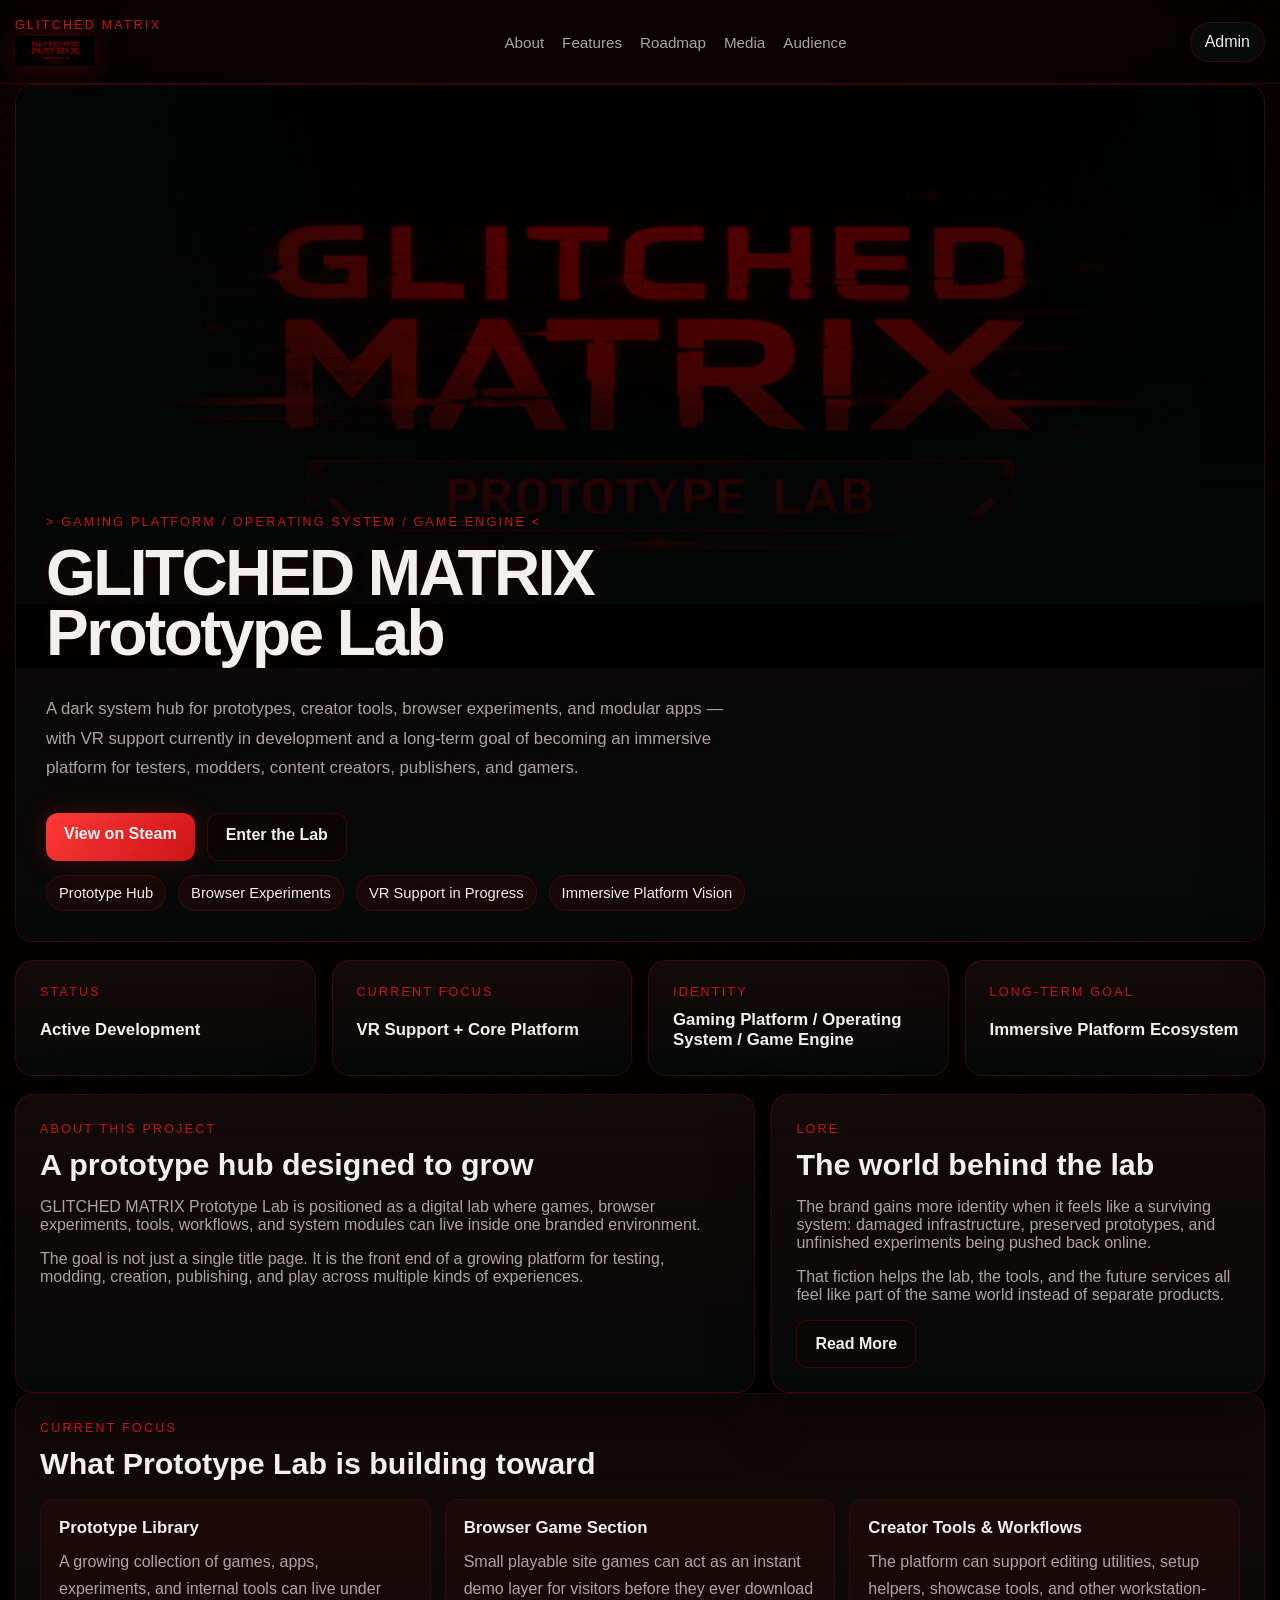
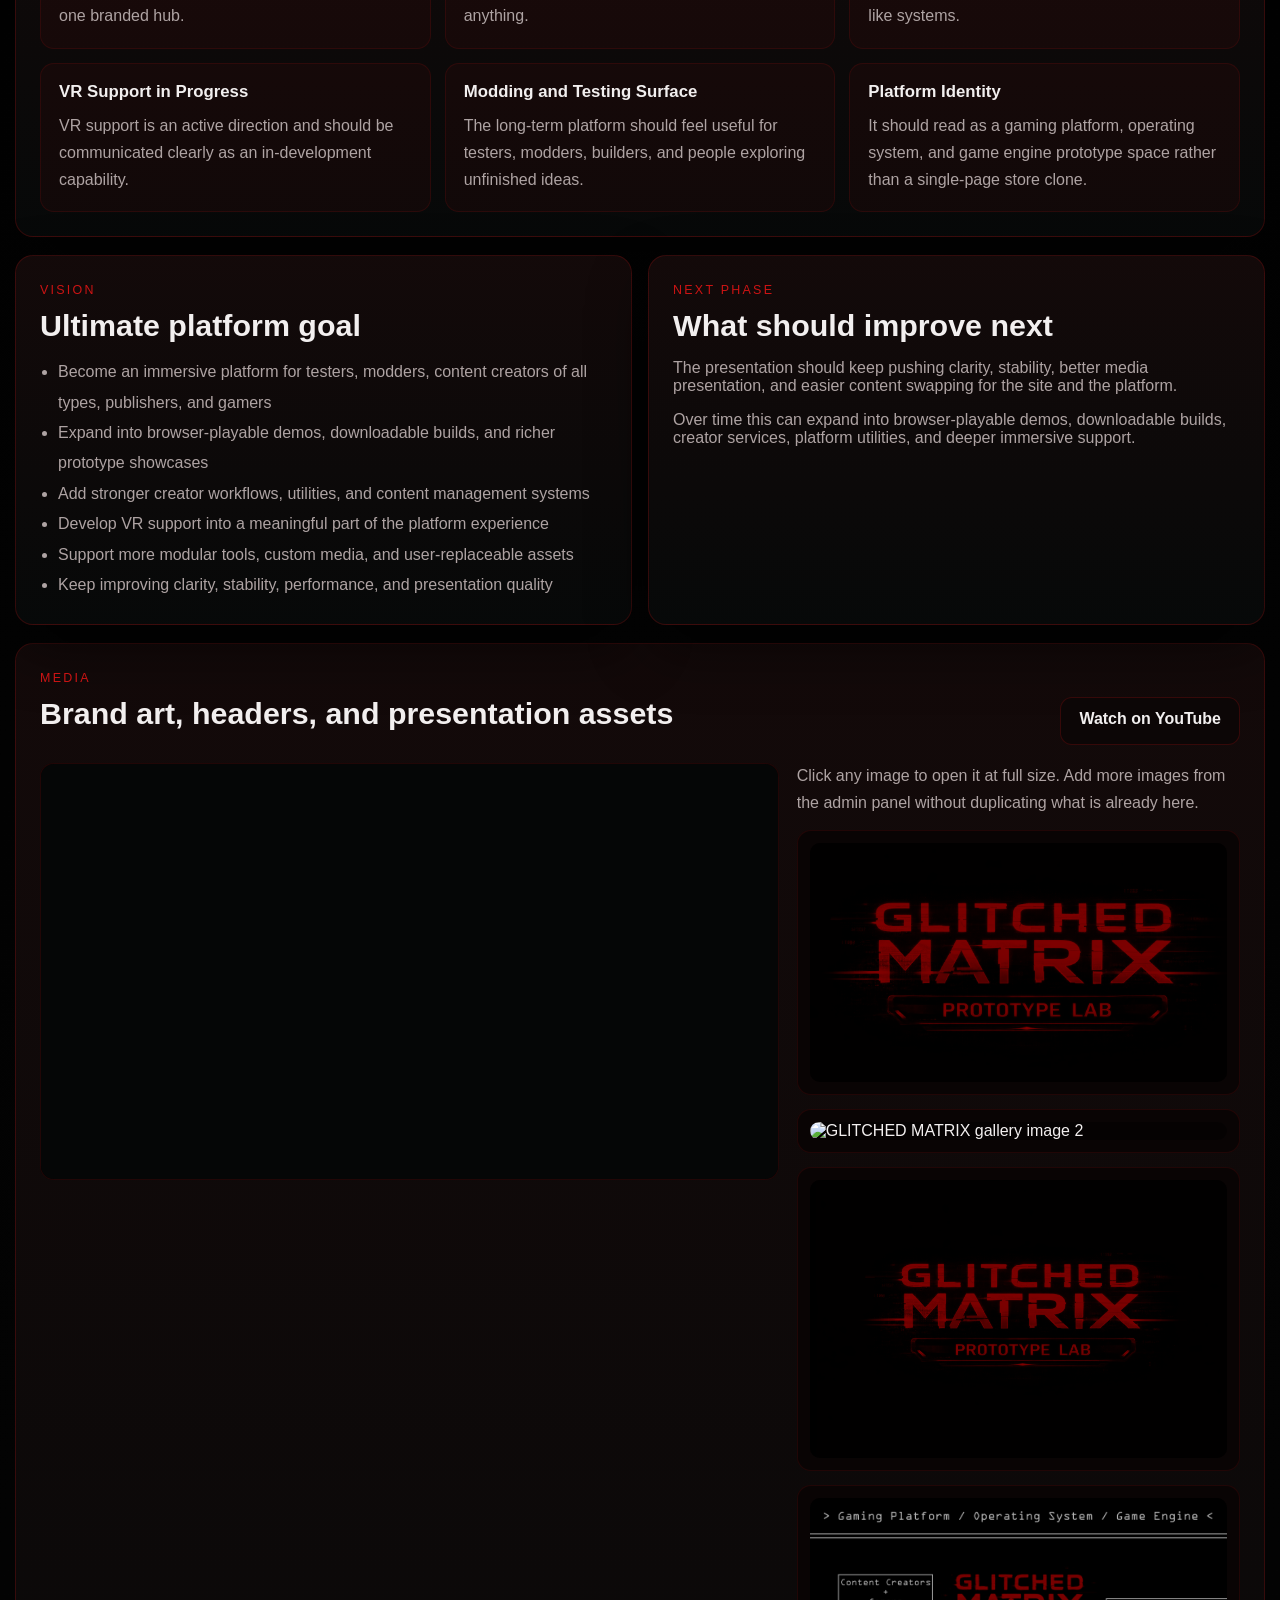
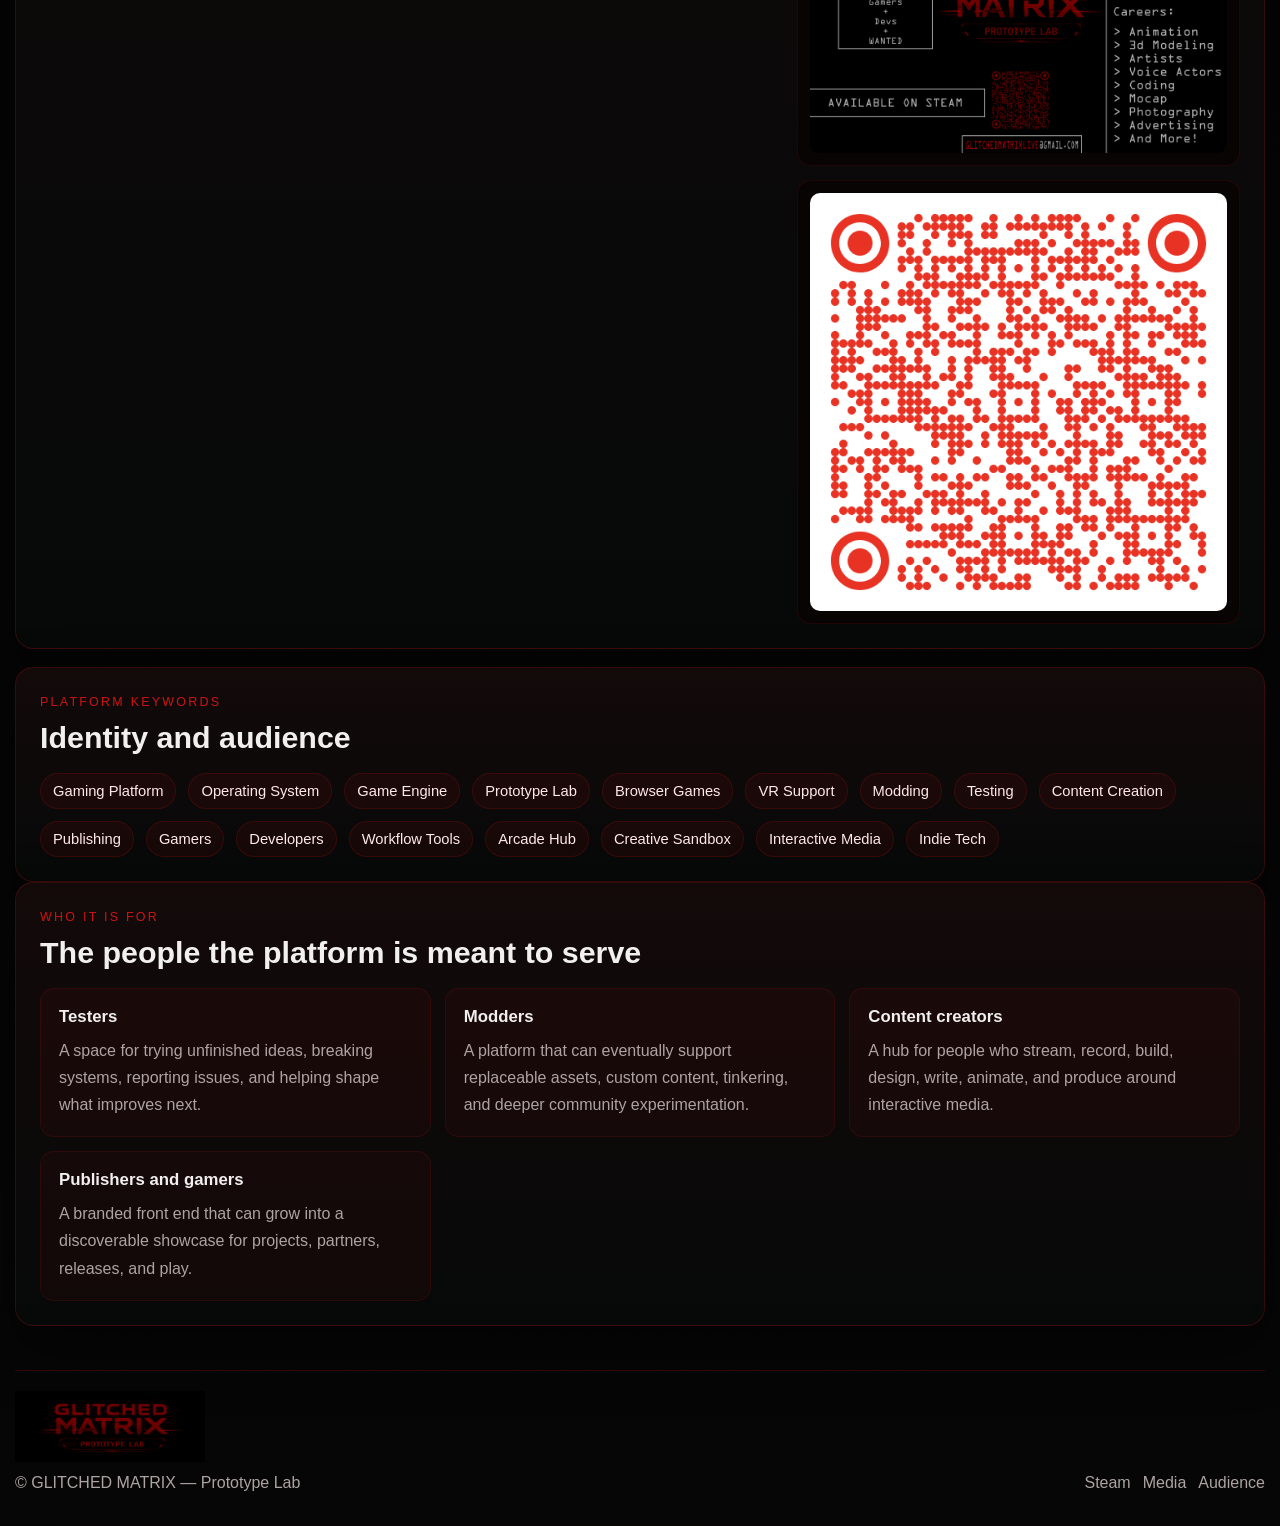
==== index.html @ 71c2e33a "Add files via upload" ====
<!DOCTYPE html>
<html lang="en">
<head>
  <meta charset="UTF-8" />
  <meta name="viewport" content="width=device-width, initial-scale=1.0" />
  <title>GLITCHED MATRIX Prototype Lab</title>
  <meta name="description" content="GLITCHED MATRIX Prototype Lab — a gaming platform, operating system, and game engine prototype hub with VR support in development." />
  <link rel="stylesheet" href="style.css" />
</head>
<body>
  <div class="page-backdrop"></div>
  <div class="grid-overlay"></div>
  <div class="noise-overlay"></div>
  <div class="scanlines"></div>

  <header class="topbar shell">
    <div class="brand-block">
      <span class="micro overline editable" data-key="microLabel">GLITCHED MATRIX</span>
      <a class="brand-link" href="#top">
        <img id="navLogo" class="nav-logo" src="assets/images/capsule_small.png" alt="GLITCHED MATRIX Prototype Lab logo" />
      </a>
    </div>
    <nav class="nav">
      <a href="#about">About</a>
      <a href="#features">Features</a>
      <a href="#roadmap">Roadmap</a>
      <a href="#media">Media</a>
      <a href="#community">Audience</a>
    </nav>
    <button id="adminToggle" class="admin-toggle" type="button" aria-label="Open admin panel">Admin</button>
  </header>

  <main id="top" class="shell main-shell">
    <section class="hero panel">
      <div class="hero-visual">
        <img id="heroHeaderImage" class="hero-header-art" src="assets/images/capsule_header.png" alt="GLITCHED MATRIX Prototype Lab header art" />
        <div class="hero-gradient"></div>
      </div>

      <div class="hero-copy">
        <div class="eyebrow editable" data-key="heroEyebrow">&gt; Gaming Platform / Operating System / Game Engine &lt;</div>
        <h1 class="editable" data-key="heroTitle">GLITCHED MATRIX Prototype Lab</h1>
        <p class="lead editable" data-key="heroLead">
          A dark system hub for prototypes, creator tools, browser experiments, and modular apps — with VR support currently in development and a long-term goal of becoming an immersive platform for testers, modders, content creators, publishers, and gamers.
        </p>
        <div class="cta-row">
          <a id="primaryCta" class="btn btn-primary" href="https://store.steampowered.com/app/4386390/Matrix_OS_Arcade_Evolution/" target="_blank" rel="noopener noreferrer">View on Steam</a>
          <a id="secondaryCta" class="btn btn-secondary" href="#about">Enter the Lab</a>
        </div>
        <div id="heroTags" class="tag-cloud"></div>
      </div>
    </section>

    <section class="stats-grid">
      <article class="panel stat-card">
        <span class="stat-label editable" data-key="stat1Label">Status</span>
        <strong class="stat-value editable" data-key="stat1Value">Active Development</strong>
      </article>
      <article class="panel stat-card">
        <span class="stat-label editable" data-key="stat2Label">Current Focus</span>
        <strong class="stat-value editable" data-key="stat2Value">VR Support + Core Platform</strong>
      </article>
      <article class="panel stat-card">
        <span class="stat-label editable" data-key="stat3Label">Identity</span>
        <strong class="stat-value editable" data-key="stat3Value">Gaming Platform / Operating System / Game Engine</strong>
      </article>
      <article class="panel stat-card">
        <span class="stat-label editable" data-key="stat4Label">Long-Term Goal</span>
        <strong class="stat-value editable" data-key="stat4Value">Immersive Platform Ecosystem</strong>
      </article>
    </section>

    <section id="about" class="split-grid">
      <article class="panel content-card">
        <span class="section-label editable" data-key="aboutLabel">About This Project</span>
        <h2 class="editable" data-key="aboutTitle">A prototype hub designed to grow</h2>
        <p class="editable" data-key="aboutBody1">
          GLITCHED MATRIX Prototype Lab is positioned as a digital lab where games, browser experiments, tools, workflows, and system modules can live inside one branded environment.
        </p>
        <p class="editable" data-key="aboutBody2">
          The goal is not just a single title page. It is the front end of a growing platform for testing, modding, creation, publishing, and play across multiple kinds of experiences.
        </p>
      </article>
      <aside class="panel content-card tone-card">
        <span class="section-label editable" data-key="fictionLabel">Lore</span>
        <h2 class="editable" data-key="fictionTitle">The world behind the lab</h2>
        <p class="editable" data-key="fictionBody1">
          The brand gains more identity when it feels like a surviving system: damaged infrastructure, preserved prototypes, and unfinished experiments being pushed back online.
        </p>
        <p class="editable" data-key="fictionBody2">
          That fiction helps the lab, the tools, and the future services all feel like part of the same world instead of separate products.
        </p>
        <div class="tone-actions">
          <a class="btn btn-secondary lore-link" href="https://www.amazon.fr/-/en/GLITCHED-MATRIX-ebook/dp/B0CW1NMCK9?dib=eyJ2IjoiMSJ9.ShEoM8fvlVyl0lBCimWn7g.391iz7J7Q4lB5VWhg76Ejhc_X0fP6_H75N4bnJ76Wns&dib_tag=se&qid=1774876478&refinements=p_27%3AGLITCHED+MATRIX&s=digital-text&sr=1-1&text=GLITCHED+MATRIX" target="_blank" rel="noopener noreferrer">Read More</a>
        </div>
      </aside>
    </section>

    <section id="features" class="panel content-card">
      <span class="section-label editable" data-key="featuresLabel">Current Focus</span>
      <h2 class="editable" data-key="featuresTitle">What Prototype Lab is building toward</h2>
      <div id="featuresGrid" class="feature-grid"></div>
    </section>

    <section id="roadmap" class="split-grid split-grid-roadmap">
      <article class="panel content-card">
        <span class="section-label editable" data-key="roadmapLabel">Vision</span>
        <h2 class="editable" data-key="roadmapTitle">Ultimate platform goal</h2>
        <ul id="roadmapList" class="bullet-list"></ul>
      </article>
      <article class="panel content-card">
        <span class="section-label editable" data-key="directionLabel">Next Phase</span>
        <h2 class="editable" data-key="directionTitle">What should improve next</h2>
        <p class="editable" data-key="directionBody1">
          The presentation should keep pushing clarity, stability, better media presentation, and easier content swapping for the site and the platform.
        </p>
        <p class="editable" data-key="directionBody2">
          Over time this can expand into browser-playable demos, downloadable builds, creator services, platform utilities, and deeper immersive support.
        </p>
      </article>
    </section>

    <section id="media" class="panel content-card media-section">
      <div class="media-head">
        <div>
          <span class="section-label editable" data-key="mediaLabel">Media</span>
          <h2 class="editable" data-key="mediaTitle">Brand art, headers, and presentation assets</h2>
        </div>
        <a id="trailerLink" class="btn btn-audio" href="https://www.youtube.com/watch?v=d78EOS1a1-8" target="_blank" rel="noopener noreferrer">Watch on YouTube</a>
      </div>
      <div class="media-grid">
        <figure class="media-card media-main-card media-video-card">
          <div class="video-shell">
            <iframe id="trailerEmbed" src="https://www.youtube.com/embed/d78EOS1a1-8?rel=0" title="GLITCHED MATRIX Prototype Lab trailer" loading="lazy" referrerpolicy="strict-origin-when-cross-origin" allow="accelerometer; autoplay; clipboard-write; encrypted-media; gyroscope; picture-in-picture; web-share" allowfullscreen></iframe>
          </div>
        </figure>
        <div class="gallery-stack">
          <p class="gallery-note editable" data-key="galleryNote">Click any image to open it at full size. Add more images from the admin panel without duplicating what is already here.</p>
          <div id="mediaGallery" class="media-gallery"></div>
        </div>
      </div>
    </section>

    <section class="panel content-card store-meta">
      <span class="section-label editable" data-key="metaLabel">Platform Keywords</span>
      <h2 class="editable" data-key="metaTitle">Identity and audience</h2>
      <div id="metaTags" class="tag-cloud tag-cloud-secondary"></div>
    </section>

    <section id="community" class="panel content-card">
      <span class="section-label editable" data-key="communityLabel">Who It Is For</span>
      <h2 class="editable" data-key="communityTitle">The people the platform is meant to serve</h2>
      <div id="communityGrid" class="feature-grid community-grid"></div>
    </section>
  </main>

  <footer class="shell footer">
    <div class="footer-left">
      <img id="footerLogo" class="footer-logo" src="assets/images/capsule_small.png" alt="GLITCHED MATRIX Prototype Lab footer logo" />
      <p class="footer-copy editable" data-key="footerCopy">© GLITCHED MATRIX — Prototype Lab</p>
    </div>
    <div class="footer-links">
      <a href="https://store.steampowered.com/app/4386390/Matrix_OS_Arcade_Evolution/" target="_blank" rel="noopener noreferrer">Steam</a>
      <a href="#media">Media</a>
      <a href="#community">Audience</a>
    </div>
  </footer>

  <div id="lightbox" class="lightbox" aria-hidden="true">
    <div class="lightbox-dialog" role="dialog" aria-modal="true" aria-label="Expanded image viewer">
      <button id="lightboxClose" class="lightbox-close" type="button" aria-label="Close image viewer">×</button>
      <img id="lightboxImage" class="lightbox-image" src="" alt="" />
    </div>
  </div>

  <aside id="adminPanel" class="admin-panel" aria-hidden="true">
    <div class="admin-header">
      <div>
        <div class="admin-overline">Admin Mode</div>
        <h3>Live page editor</h3>
      </div>
      <button id="closeAdmin" class="admin-close" type="button">×</button>
    </div>

    <div class="admin-section">
      <label>Accent color <input id="accentColor" type="color" value="#cc1414" /></label>
      <label>Background color <input id="bgColor" type="color" value="#060606" /></label>
      <label>Panel tint <input id="panelColor" type="color" value="#140a0a" /></label>
    </div>

    <div class="admin-section two-col">
      <label>Primary CTA text <input id="primaryCtaText" type="text" /></label>
      <label>Primary CTA link <input id="primaryCtaLink" type="text" /></label>
      <label>Secondary CTA text <input id="secondaryCtaText" type="text" /></label>
      <label>Secondary CTA link <input id="secondaryCtaLink" type="text" /></label>
      <label>Trailer URL <input id="trailerUrlInput" type="text" /></label>
      <label>Trailer button text <input id="trailerLinkTextInput" type="text" /></label>
    </div>

    <div class="admin-section two-col">
      <label>Nav logo path <input id="navLogoInput" type="text" /></label>
      <label>Hero header image <input id="heroHeaderInput" type="text" /></label>
      <label>Footer logo path <input id="footerLogoInput" type="text" /></label>
      <label>Gallery images (one path per line) <textarea id="galleryImagesInput" rows="8"></textarea></label>
    </div>

    <div class="admin-section two-col">
      <label>Upload nav logo <input id="uploadNavLogo" type="file" accept="image/*" /></label>
      <label>Upload hero header <input id="uploadHeroHeader" type="file" accept="image/*" /></label>
      <label>Upload footer logo <input id="uploadFooterLogo" type="file" accept="image/*" /></label>
      <label>Add gallery images <input id="uploadGalleryImages" type="file" accept="image/*" multiple /></label>
    </div>

    <div class="admin-section">
      <label>Asset version <input id="assetVersionInput" type="text" placeholder="e.g. 20260402a" /></label>
      <p class="admin-note">Change the asset version after replacing repo images to force a refresh.</p>
    </div>

    <div class="admin-section">
      <label>Hero tags (one per line) <textarea id="heroTagsInput" rows="5"></textarea></label>
      <label>Feature cards (Title|Body per line) <textarea id="featuresInput" rows="8"></textarea></label>
      <label>Roadmap bullets (one per line) <textarea id="roadmapInput" rows="8"></textarea></label>
      <label>Meta tags (one per line) <textarea id="metaTagsInput" rows="8"></textarea></label>
      <label>Community cards (Title|Body per line) <textarea id="communityInput" rows="8"></textarea></label>
    </div>

    <div class="admin-actions">
      <button id="saveAdmin" class="btn btn-primary" type="button">Save Changes</button>
      <button id="resetAdmin" class="btn btn-secondary" type="button">Reset to Defaults</button>
      <button id="exportAdmin" class="btn btn-secondary" type="button">Export JSON</button>
      <label class="btn btn-secondary import-label">Import JSON <input id="importAdmin" type="file" accept="application/json" hidden /></label>
    </div>
  </aside>

  <script src="admin.js"></script>
</body>
</html>
---- style.css ----
:root {
  --bg-0: #060606;
  --bg-1: #0b0505;
  --bg-2: #140a0a;
  --panel-rgb: 20, 10, 10;
  --text: #f2efef;
  --muted: #aea3a3;
  --accent: #cc1414;
  --accent-bright: #ff3a3a;
  --line: rgba(204, 20, 20, 0.22);
  --line-strong: rgba(255, 58, 58, 0.38);
  --radius: 18px;
  --radius-sm: 12px;
  --shadow: 0 24px 60px rgba(0, 0, 0, 0.48);
  --shell: 1260px;
}

* { box-sizing: border-box; }
html { scroll-behavior: smooth; }

body {
  margin: 0;
  min-height: 100vh;
  font-family: Inter, Arial, Helvetica, sans-serif;
  color: var(--text);
  background:
    radial-gradient(circle at top center, color-mix(in srgb, var(--accent) 16%, transparent), transparent 28%),
    linear-gradient(180deg, var(--bg-1), var(--bg-0));
  overflow-x: hidden;
  position: relative;
}

a { color: inherit; text-decoration: none; }
img { display: block; max-width: 100%; }
button, input, textarea { font: inherit; }

.page-backdrop,
.grid-overlay,
.noise-overlay,
.scanlines {
  position: fixed;
  inset: 0;
  pointer-events: none;
}

.page-backdrop {
  z-index: 0;
  opacity: 0.28;
  background:
    linear-gradient(180deg, rgba(0,0,0,0.28), rgba(0,0,0,0.72)),
    url('assets/images/bg.png') center top / cover no-repeat;
}

.grid-overlay {
  z-index: 0;
  opacity: 0.14;
  background-image:
    linear-gradient(rgba(103, 186, 154, 0.07) 1px, transparent 1px),
    linear-gradient(90deg, rgba(103, 186, 154, 0.07) 1px, transparent 1px),
    linear-gradient(rgba(255,255,255,0.03) 1px, transparent 1px),
    linear-gradient(90deg, rgba(255,255,255,0.03) 1px, transparent 1px);
  background-size: 40px 40px, 40px 40px, 160px 160px, 160px 160px;
}

.noise-overlay {
  z-index: 0;
  opacity: 0.06;
  background-image:
    radial-gradient(circle at 20% 30%, rgba(255,255,255,0.6) 0 1px, transparent 1px),
    radial-gradient(circle at 75% 70%, rgba(255,255,255,0.35) 0 1px, transparent 1px),
    radial-gradient(circle at 48% 52%, rgba(255,255,255,0.25) 0 1px, transparent 1px);
  background-size: 8px 8px, 12px 12px, 14px 14px;
}

.scanlines {
  z-index: 0;
  opacity: 0.06;
  background: repeating-linear-gradient(
    180deg,
    rgba(255,255,255,0.04) 0,
    rgba(255,255,255,0.04) 1px,
    transparent 1px,
    transparent 4px
  );
}

.shell {
  width: min(calc(100% - 30px), var(--shell));
  margin-inline: auto;
  position: relative;
  z-index: 1;
}

.topbar {
  display: flex;
  align-items: center;
  justify-content: space-between;
  gap: 20px;
  padding: 18px 0;
  position: sticky;
  top: 0;
  z-index: 20;
  backdrop-filter: blur(14px);
}

.topbar::before {
  content: "";
  position: absolute;
  inset: 0 -20px;
  z-index: -1;
  background: rgba(8, 3, 3, 0.86);
  border-bottom: 1px solid var(--line);
}

.brand-block {
  display: flex;
  flex-direction: column;
  gap: 4px;
  min-width: 0;
}

.overline,
.section-label,
.eyebrow,
.stat-label,
.admin-overline,
.micro {
  letter-spacing: 0.18em;
  text-transform: uppercase;
}

.micro,
.overline,
.section-label,
.eyebrow,
.stat-label {
  color: var(--accent);
  font-size: 0.78rem;
}

.brand-link {
  display: inline-flex;
  align-items: center;
}

.nav-logo {
  height: 30px;
  width: auto;
  object-fit: contain;
  filter: drop-shadow(0 0 14px color-mix(in srgb, var(--accent) 28%, transparent));
}

.nav {
  display: flex;
  flex-wrap: wrap;
  gap: 18px;
  justify-content: center;
}

.nav a {
  color: var(--muted);
  font-size: 0.95rem;
}

.nav a:hover { color: var(--text); }

.admin-toggle {
  border: 1px solid var(--line);
  background: rgba(10, 12, 12, 0.9);
  color: var(--text);
  padding: 10px 14px;
  border-radius: 999px;
  cursor: pointer;
}

.main-shell { padding-bottom: 44px; }

.panel {
  background:
    linear-gradient(180deg, rgba(var(--panel-rgb), 0.96), rgba(7, 9, 9, 0.96));
  border: 1px solid var(--line);
  border-radius: var(--radius);
  box-shadow: var(--shadow);
}

.hero { overflow: hidden; }

.hero-visual {
  position: relative;
  min-height: 360px;
  max-height: 520px;
  border-bottom: 1px solid var(--line);
}

.hero-header-art {
  width: 100%;
  height: 100%;
  object-fit: cover;
  min-height: 360px;
  filter: contrast(1.02) brightness(0.72) saturate(1.0);
}

.hero-gradient {
  position: absolute;
  inset: 0;
  background:
    linear-gradient(180deg, transparent 0%, rgba(5, 7, 7, 0.24) 55%, rgba(5, 7, 7, 0.9) 100%),
    linear-gradient(90deg, rgba(5, 7, 7, 0.76) 0%, transparent 36%, transparent 64%, rgba(5, 7, 7, 0.4) 100%);
}

.hero-copy {
  position: relative;
  padding: 30px;
  margin-top: -120px;
  display: grid;
  gap: 14px;
  width: min(760px, calc(100% - 24px));
  text-shadow: 0 0 18px rgba(204, 20, 20, 0.10);
}

.hero h1 {
  margin: 0;
  font-size: clamp(2.5rem, 5vw, 4.9rem);
  line-height: 0.94;
  letter-spacing: -0.04em;
}

.lead,
.content-card p,
.feature-body,
.bullet-list,
.footer-copy,
.admin-note,
.admin-panel label,
.gallery-note {
  color: var(--muted);
}

.lead {
  font-size: 1.05rem;
  line-height: 1.75;
  max-width: 720px;
}

.cta-row,
.tag-cloud,
.footer-links,
.admin-actions {
  display: flex;
  flex-wrap: wrap;
  gap: 12px;
}

.btn {
  border: 0;
  min-height: 48px;
  padding: 12px 18px;
  border-radius: 12px;
  font-weight: 700;
  cursor: pointer;
}

.btn-primary {
  color: #fff3f3;
  background: linear-gradient(135deg, #ff3a3a, var(--accent));
  box-shadow: 0 0 28px color-mix(in srgb, var(--accent) 24%, transparent);
}

.btn-secondary,
.btn-audio,
.import-label {
  color: var(--text);
  background: rgba(12, 7, 7, 0.94);
  border: 1px solid var(--line);
}

.tag-cloud span {
  padding: 9px 12px;
  border-radius: 999px;
  border: 1px solid color-mix(in srgb, var(--accent) 18%, transparent);
  background: color-mix(in srgb, var(--accent) 8%, transparent);
  color: #ffe8e8;
  font-size: 0.92rem;
}

.stats-grid,
.split-grid {
  display: grid;
  gap: 16px;
  margin-top: 18px;
}

.stats-grid { grid-template-columns: repeat(4, 1fr); }

.stat-card,
.content-card { padding: 24px; }

.stat-card {
  display: grid;
  gap: 10px;
  min-height: 116px;
}

.stat-value { font-size: 1.05rem; }

.split-grid { grid-template-columns: 1.2fr 0.8fr; }
.split-grid-roadmap { grid-template-columns: 1fr 1fr; }

.content-card h2 {
  margin: 10px 0 14px;
  font-size: 1.9rem;
}

.feature-grid {
  display: grid;
  grid-template-columns: repeat(3, 1fr);
  gap: 14px;
  margin-top: 18px;
}

.feature-box {
  padding: 18px;
  border-radius: 14px;
  border: 1px solid color-mix(in srgb, var(--accent) 13%, transparent);
  background: color-mix(in srgb, var(--accent) 5%, transparent);
}

.feature-box h3 {
  margin: 0 0 10px;
  font-size: 1.05rem;
}

.feature-body { margin: 0; line-height: 1.7; }

.bullet-list {
  margin: 14px 0 0;
  padding-left: 18px;
  line-height: 1.9;
}

.media-section { margin-top: 18px; }

.media-head {
  display: flex;
  justify-content: space-between;
  align-items: end;
  gap: 16px;
  margin-bottom: 18px;
}

.media-grid {
  display: grid;
  grid-template-columns: minmax(0, 1.25fr) minmax(320px, 0.75fr);
  gap: 18px;
  align-items: start;
}

.media-card {
  margin: 0;
  border-radius: 14px;
  overflow: hidden;
  border: 1px solid color-mix(in srgb, var(--accent) 12%, transparent);
  background: rgba(10, 5, 5, 0.96);
}

.media-main-card {
  min-height: 300px;
  position: sticky;
  top: 92px;
}

.video-shell {
  width: 100%;
  aspect-ratio: 16 / 9;
  background: #050606;
}

.media-video-card iframe {
  width: 100%;
  height: 100%;
  min-height: 300px;
  border: 0;
  display: block;
}

.gallery-stack {
  display: grid;
  gap: 14px;
}

.gallery-note {
  margin: 0;
  line-height: 1.65;
}

.media-gallery {
  display: grid;
  grid-template-columns: 1fr;
  gap: 14px;
}

.gallery-item {
  cursor: zoom-in;
  padding: 12px;
}

.gallery-item img {
  width: 100%;
  height: auto;
  object-fit: contain;
  border-radius: 10px;
  background: rgba(0,0,0,0.4);
}

.store-meta { margin-top: 18px; }
.tag-cloud-secondary { margin-top: 18px; }

.footer {
  display: flex;
  align-items: end;
  justify-content: space-between;
  gap: 18px;
  padding: 20px 0 34px;
  border-top: 1px solid var(--line);
}

.footer-left {
  display: flex;
  flex-direction: column;
  gap: 12px;
}

.footer-logo {
  width: 190px;
  max-width: 48vw;
  opacity: 0.95;
}

.footer-copy { margin: 0; }

.footer-links a {
  color: var(--muted);
}

.footer-links a:hover { color: var(--text); }

.lightbox {
  position: fixed;
  inset: 0;
  z-index: 60;
  display: none;
  align-items: center;
  justify-content: center;
  padding: 20px;
  background: rgba(0, 0, 0, 0.82);
  backdrop-filter: blur(8px);
}

.lightbox.open { display: flex; }

.lightbox-dialog {
  position: relative;
  width: min(96vw, 1500px);
  max-height: 92vh;
  padding: 20px;
  border-radius: 18px;
  border: 1px solid var(--line-strong);
  background: rgba(8, 3, 3, 0.96);
  box-shadow: 0 28px 80px rgba(0,0,0,0.6);
}

.lightbox-close,
.admin-close {
  display: inline-flex;
  align-items: center;
  justify-content: center;
  width: 42px;
  height: 42px;
  border-radius: 999px;
  border: 1px solid var(--line);
  cursor: pointer;
  color: var(--text);
  background: rgba(12, 7, 7, 0.94);
}

.lightbox-close {
  position: absolute;
  top: 14px;
  right: 14px;
  z-index: 2;
}

.lightbox-image {
  width: 100%;
  height: auto;
  max-height: calc(92vh - 40px);
  object-fit: contain;
  border-radius: 12px;
  margin-inline: auto;
}

.admin-panel {
  position: fixed;
  top: 14px;
  right: 14px;
  width: min(520px, calc(100vw - 28px));
  max-height: calc(100vh - 28px);
  overflow: auto;
  z-index: 40;
  padding: 18px;
  border-radius: 20px;
  border: 1px solid var(--line-strong);
  background: rgba(7, 9, 9, 0.96);
  box-shadow: 0 30px 80px rgba(0, 0, 0, 0.6);
  transform: translateX(calc(100% + 28px));
  transition: transform 0.22s ease;
}

.admin-panel.open { transform: translateX(0); }

.admin-header {
  display: flex;
  justify-content: space-between;
  gap: 14px;
  align-items: start;
  margin-bottom: 14px;
}

.admin-header h3 { margin: 6px 0 0; }

.admin-close { background: transparent; }

.admin-overline {
  color: var(--accent);
  font-size: 0.78rem;
}

.admin-section {
  display: grid;
  gap: 12px;
  margin-bottom: 14px;
}

.admin-section.two-col {
  grid-template-columns: 1fr 1fr;
}

.admin-panel label {
  display: grid;
  gap: 6px;
  font-size: 0.92rem;
}

.admin-panel input[type="text"],
.admin-panel input[type="color"],
.admin-panel textarea {
  width: 100%;
  padding: 10px 12px;
  color: var(--text);
  border-radius: 10px;
  border: 1px solid var(--line);
  background: rgba(13, 7, 7, 0.94);
}

.admin-note {
  margin: -4px 0 0;
  font-size: 0.88rem;
  line-height: 1.55;
}

.admin-editing {
  outline: 1px dashed color-mix(in srgb, var(--accent) 40%, transparent);
  outline-offset: 4px;
}

.tone-actions { margin-top: 14px; }
.lore-link {
  display: inline-flex;
  align-items: center;
  justify-content: center;
}

@media (max-width: 1080px) {
  .stats-grid { grid-template-columns: repeat(2, 1fr); }
  .split-grid,
  .split-grid-roadmap,
  .feature-grid,
  .community-grid,
  .media-grid {
    grid-template-columns: 1fr;
  }
  .media-main-card {
    position: static;
  }
}

@media (max-width: 760px) {
  .shell { width: min(calc(100% - 16px), var(--shell)); }
  .topbar {
    gap: 12px;
    flex-wrap: wrap;
    padding: 14px 0;
  }
  .nav { gap: 12px; }
  .nav-logo { height: 26px; }
  .hero-copy {
    padding: 20px;
    margin-top: -72px;
    width: min(100%, calc(100% - 12px));
  }
  .stats-grid,
  .split-grid,
  .split-grid-roadmap,
  .feature-grid {
    grid-template-columns: 1fr;
  }
  .footer {
    flex-direction: column;
    align-items: start;
  }
  .admin-section.two-col { grid-template-columns: 1fr; }
  .lightbox-dialog {
    padding: 16px;
    width: min(100vw - 12px, 1500px);
  }
}
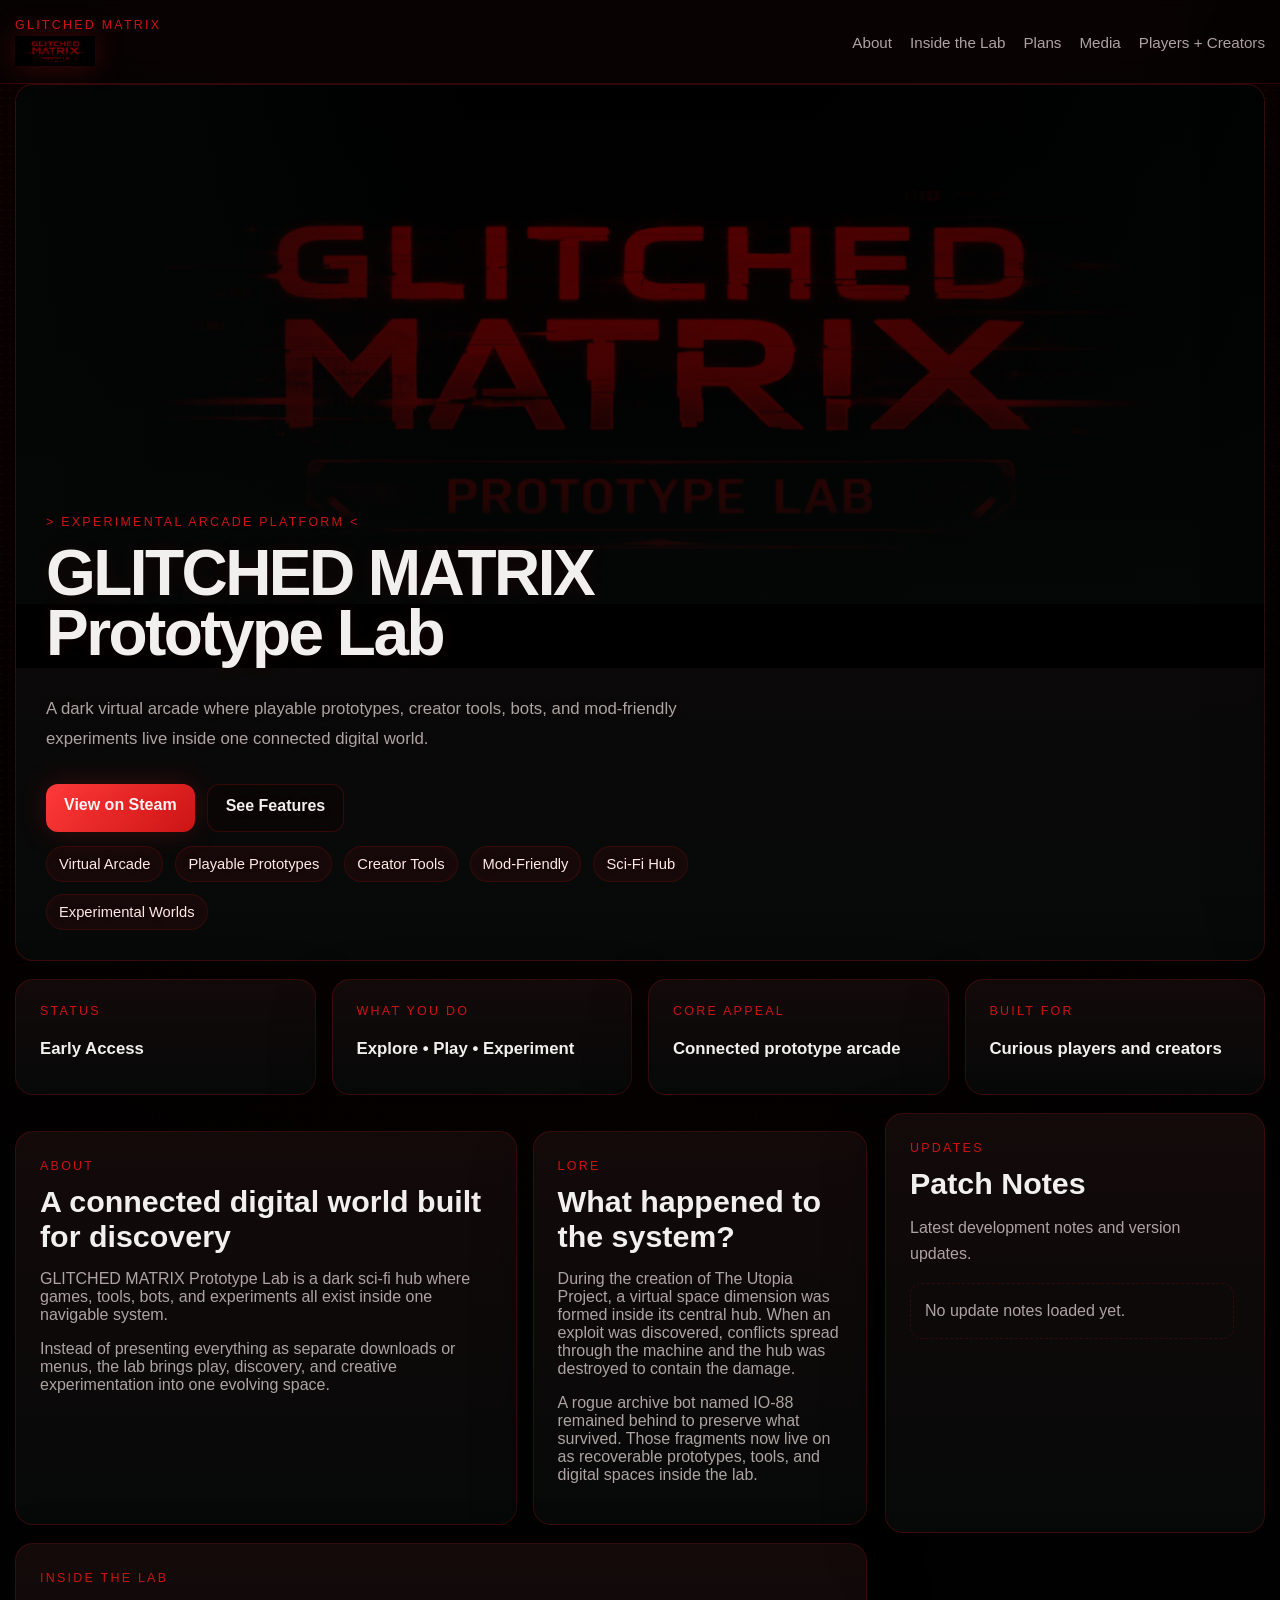
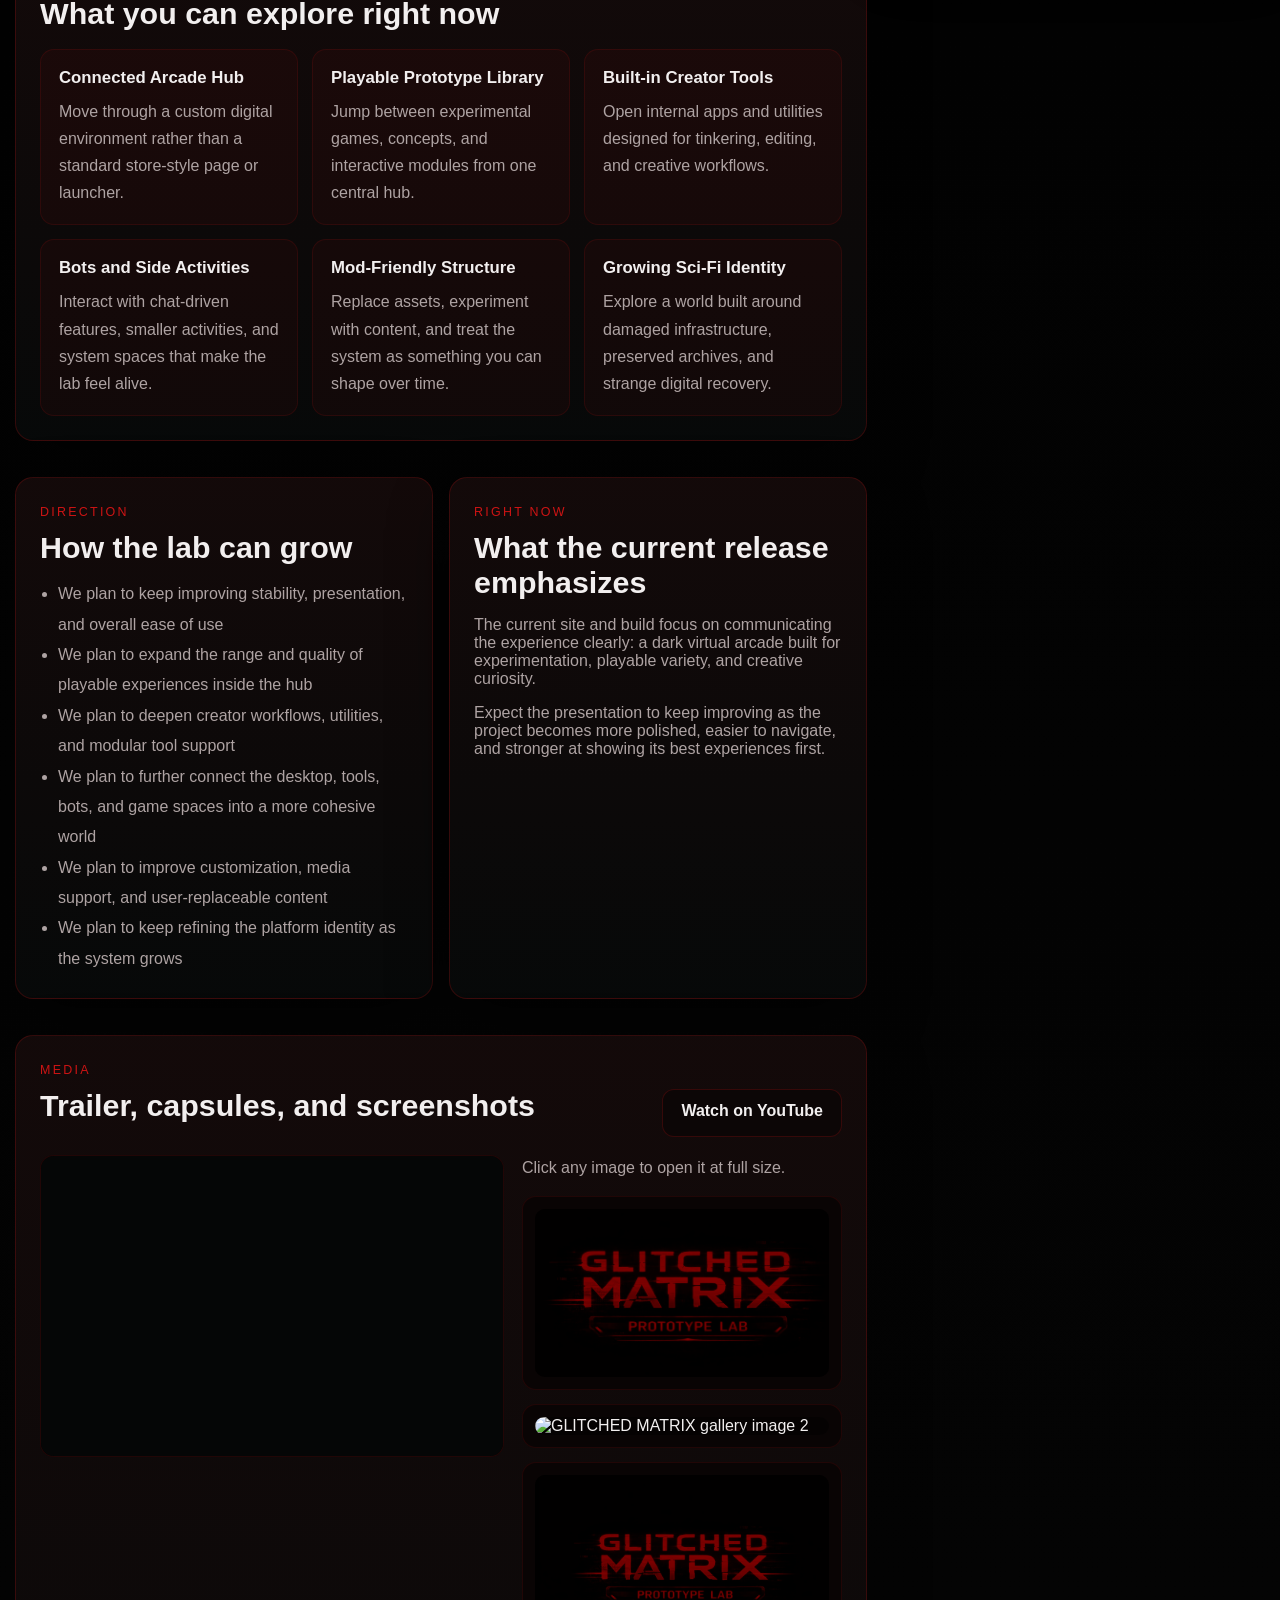
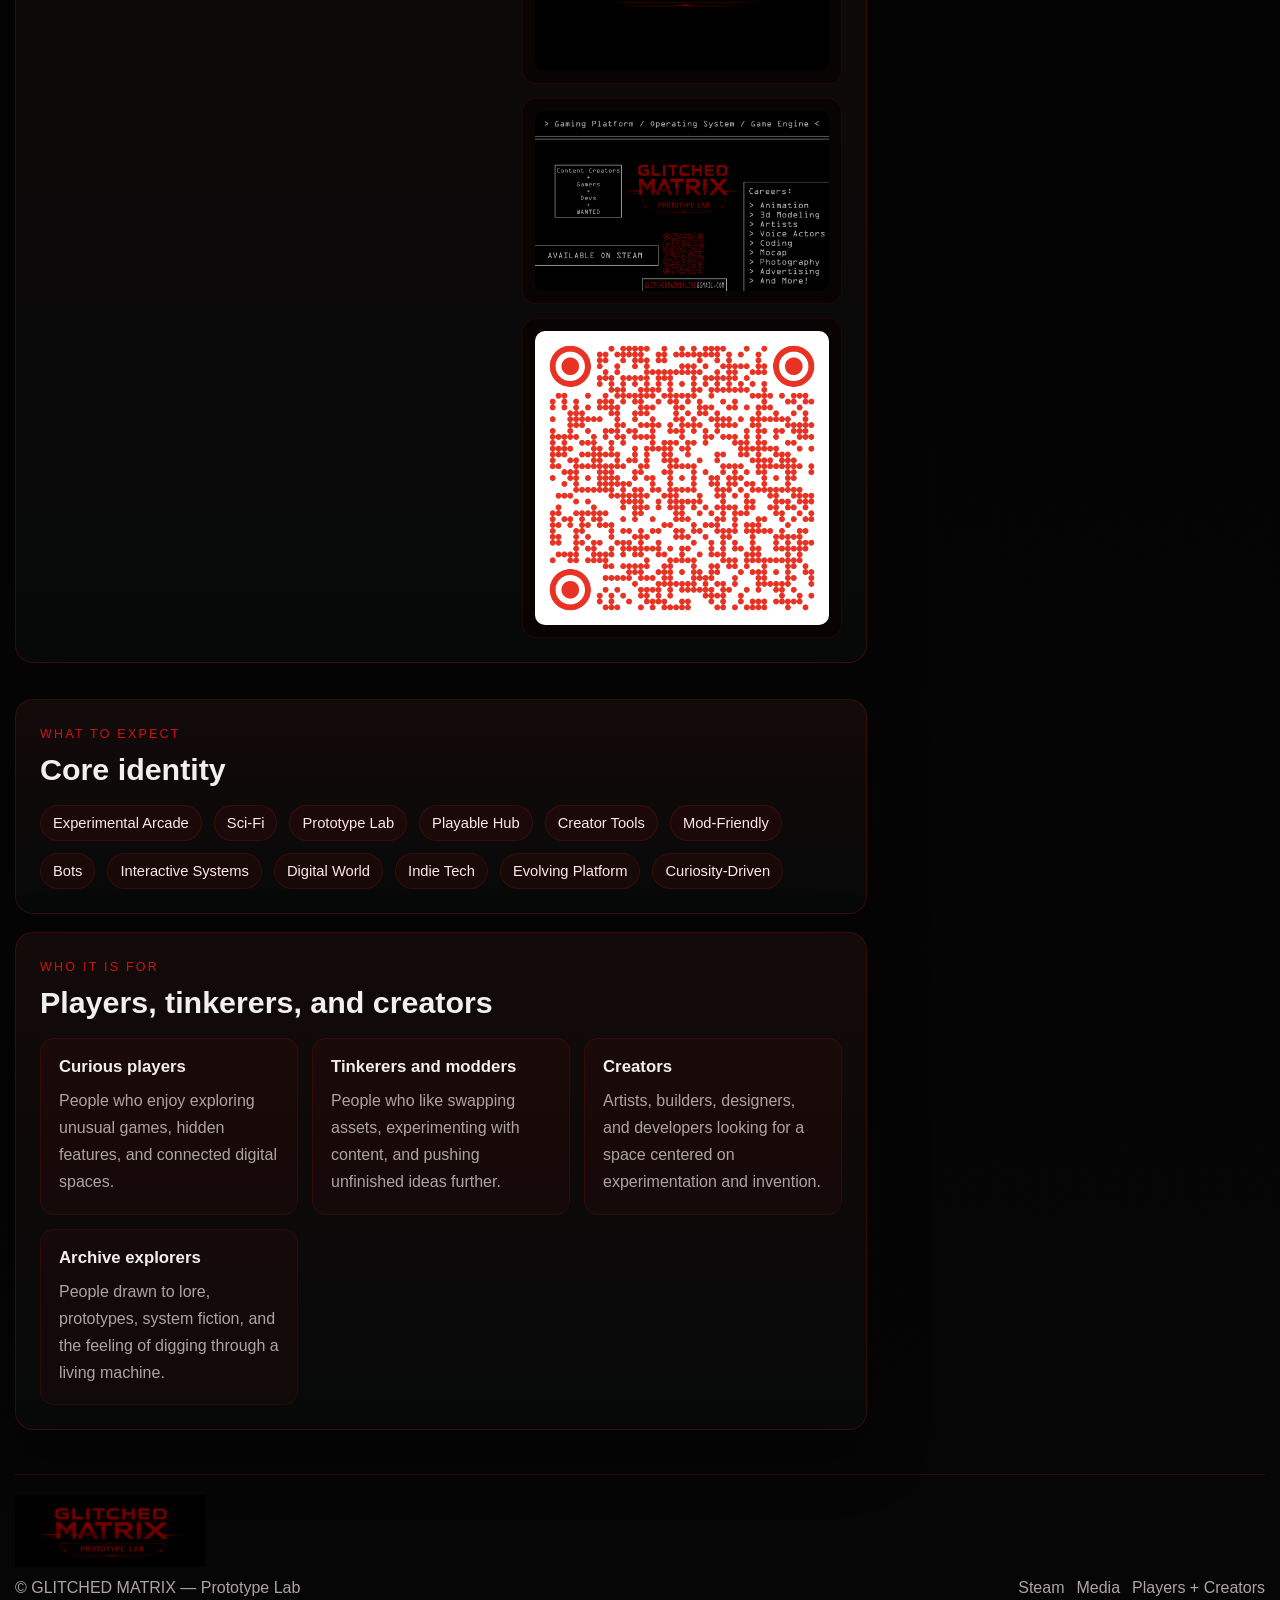
==== commit db7046af: "Add files via upload" ====
--- a/index.html
+++ b/index.html
@@ -4,7 +4,7 @@
   <meta charset="UTF-8" />
   <meta name="viewport" content="width=device-width, initial-scale=1.0" />
   <title>GLITCHED MATRIX Prototype Lab</title>
-  <meta name="description" content="GLITCHED MATRIX Prototype Lab — a gaming platform, operating system, and game engine prototype hub with VR support in development." />
+  <meta name="description" content="GLITCHED MATRIX Prototype Lab — a dark virtual arcade packed with playable prototypes, creator tools, bots, and mod-friendly experiments." />
   <link rel="stylesheet" href="style.css" />
 </head>
 <body>
@@ -22,12 +22,12 @@
     </div>
     <nav class="nav">
       <a href="#about">About</a>
-      <a href="#features">Features</a>
-      <a href="#roadmap">Roadmap</a>
+      <a href="#features">Inside the Lab</a>
+      <a href="#roadmap">Plans</a>
       <a href="#media">Media</a>
-      <a href="#community">Audience</a>
+      <a href="#community">Players + Creators</a>
     </nav>
-    <button id="adminToggle" class="admin-toggle" type="button" aria-label="Open admin panel">Admin</button>
+    <button id="adminToggle" class="admin-toggle" type="button" aria-label="Open admin panel" hidden>Admin</button>
   </header>
 
   <main id="top" class="shell main-shell">
@@ -38,14 +38,14 @@
       </div>
 
       <div class="hero-copy">
-        <div class="eyebrow editable" data-key="heroEyebrow">&gt; Gaming Platform / Operating System / Game Engine &lt;</div>
+        <div class="eyebrow editable" data-key="heroEyebrow">&gt; Experimental Arcade Platform &lt;</div>
         <h1 class="editable" data-key="heroTitle">GLITCHED MATRIX Prototype Lab</h1>
         <p class="lead editable" data-key="heroLead">
-          A dark system hub for prototypes, creator tools, browser experiments, and modular apps — with VR support currently in development and a long-term goal of becoming an immersive platform for testers, modders, content creators, publishers, and gamers.
+          A dark virtual arcade where playable prototypes, creator tools, bots, and mod-friendly experiments live inside one connected digital world.
         </p>
         <div class="cta-row">
           <a id="primaryCta" class="btn btn-primary" href="https://store.steampowered.com/app/4386390/Matrix_OS_Arcade_Evolution/" target="_blank" rel="noopener noreferrer">View on Steam</a>
-          <a id="secondaryCta" class="btn btn-secondary" href="#about">Enter the Lab</a>
+          <a id="secondaryCta" class="btn btn-secondary" href="#features">See Features</a>
         </div>
         <div id="heroTags" class="tag-cloud"></div>
       </div>
@@ -54,68 +54,68 @@
     <section class="stats-grid">
       <article class="panel stat-card">
         <span class="stat-label editable" data-key="stat1Label">Status</span>
-        <strong class="stat-value editable" data-key="stat1Value">Active Development</strong>
-      </article>
-      <article class="panel stat-card">
-        <span class="stat-label editable" data-key="stat2Label">Current Focus</span>
-        <strong class="stat-value editable" data-key="stat2Value">VR Support + Core Platform</strong>
-      </article>
-      <article class="panel stat-card">
-        <span class="stat-label editable" data-key="stat3Label">Identity</span>
-        <strong class="stat-value editable" data-key="stat3Value">Gaming Platform / Operating System / Game Engine</strong>
-      </article>
-      <article class="panel stat-card">
-        <span class="stat-label editable" data-key="stat4Label">Long-Term Goal</span>
-        <strong class="stat-value editable" data-key="stat4Value">Immersive Platform Ecosystem</strong>
-      </article>
-    </section>
-
+        <strong class="stat-value editable" data-key="stat1Value">Early Access</strong>
+      </article>
+      <article class="panel stat-card">
+        <span class="stat-label editable" data-key="stat2Label">What You Do</span>
+        <strong class="stat-value editable" data-key="stat2Value">Explore • Play • Experiment</strong>
+      </article>
+      <article class="panel stat-card">
+        <span class="stat-label editable" data-key="stat3Label">Core Appeal</span>
+        <strong class="stat-value editable" data-key="stat3Value">Connected prototype arcade</strong>
+      </article>
+      <article class="panel stat-card">
+        <span class="stat-label editable" data-key="stat4Label">Built For</span>
+        <strong class="stat-value editable" data-key="stat4Value">Curious players and creators</strong>
+      </article>
+    </section>
+
+    <div class="main-grid">
+      <div class="content-flow">
     <section id="about" class="split-grid">
       <article class="panel content-card">
-        <span class="section-label editable" data-key="aboutLabel">About This Project</span>
-        <h2 class="editable" data-key="aboutTitle">A prototype hub designed to grow</h2>
+        <span class="section-label editable" data-key="aboutLabel">About</span>
+        <h2 class="editable" data-key="aboutTitle">A connected digital world built for discovery</h2>
         <p class="editable" data-key="aboutBody1">
-          GLITCHED MATRIX Prototype Lab is positioned as a digital lab where games, browser experiments, tools, workflows, and system modules can live inside one branded environment.
+          GLITCHED MATRIX Prototype Lab is a dark sci-fi hub where games, tools, bots, and experiments all exist inside one navigable system.
         </p>
         <p class="editable" data-key="aboutBody2">
-          The goal is not just a single title page. It is the front end of a growing platform for testing, modding, creation, publishing, and play across multiple kinds of experiences.
+          Instead of presenting everything as separate downloads or menus, the lab brings play, discovery, and creative experimentation into one evolving space.
         </p>
       </article>
       <aside class="panel content-card tone-card">
         <span class="section-label editable" data-key="fictionLabel">Lore</span>
-        <h2 class="editable" data-key="fictionTitle">The world behind the lab</h2>
+        <h2 class="editable" data-key="fictionTitle">What happened to the system?</h2>
         <p class="editable" data-key="fictionBody1">
-          The brand gains more identity when it feels like a surviving system: damaged infrastructure, preserved prototypes, and unfinished experiments being pushed back online.
+          During the creation of The Utopia Project, a virtual space dimension was formed inside its central hub. When an exploit was discovered, conflicts spread through the machine and the hub was destroyed to contain the damage.
         </p>
         <p class="editable" data-key="fictionBody2">
-          That fiction helps the lab, the tools, and the future services all feel like part of the same world instead of separate products.
-        </p>
-        <div class="tone-actions">
-          <a class="btn btn-secondary lore-link" href="https://www.amazon.fr/-/en/GLITCHED-MATRIX-ebook/dp/B0CW1NMCK9?dib=eyJ2IjoiMSJ9.ShEoM8fvlVyl0lBCimWn7g.391iz7J7Q4lB5VWhg76Ejhc_X0fP6_H75N4bnJ76Wns&dib_tag=se&qid=1774876478&refinements=p_27%3AGLITCHED+MATRIX&s=digital-text&sr=1-1&text=GLITCHED+MATRIX" target="_blank" rel="noopener noreferrer">Read More</a>
-        </div>
+          A rogue archive bot named IO-88 remained behind to preserve what survived. Those fragments now live on as recoverable prototypes, tools, and digital spaces inside the lab.
+        </p>
+        <div class="tone-actions" aria-hidden="true"></div>
       </aside>
     </section>
 
     <section id="features" class="panel content-card">
-      <span class="section-label editable" data-key="featuresLabel">Current Focus</span>
-      <h2 class="editable" data-key="featuresTitle">What Prototype Lab is building toward</h2>
+      <span class="section-label editable" data-key="featuresLabel">Inside the Lab</span>
+      <h2 class="editable" data-key="featuresTitle">What you can explore right now</h2>
       <div id="featuresGrid" class="feature-grid"></div>
     </section>
 
     <section id="roadmap" class="split-grid split-grid-roadmap">
       <article class="panel content-card">
-        <span class="section-label editable" data-key="roadmapLabel">Vision</span>
-        <h2 class="editable" data-key="roadmapTitle">Ultimate platform goal</h2>
+        <span class="section-label editable" data-key="roadmapLabel">Direction</span>
+        <h2 class="editable" data-key="roadmapTitle">How the lab can grow</h2>
         <ul id="roadmapList" class="bullet-list"></ul>
       </article>
       <article class="panel content-card">
-        <span class="section-label editable" data-key="directionLabel">Next Phase</span>
-        <h2 class="editable" data-key="directionTitle">What should improve next</h2>
+        <span class="section-label editable" data-key="directionLabel">Right Now</span>
+        <h2 class="editable" data-key="directionTitle">What the current release emphasizes</h2>
         <p class="editable" data-key="directionBody1">
-          The presentation should keep pushing clarity, stability, better media presentation, and easier content swapping for the site and the platform.
+          The current site and build focus on communicating the experience clearly: a dark virtual arcade built for experimentation, playable variety, and creative curiosity.
         </p>
         <p class="editable" data-key="directionBody2">
-          Over time this can expand into browser-playable demos, downloadable builds, creator services, platform utilities, and deeper immersive support.
+          Expect the presentation to keep improving as the project becomes more polished, easier to navigate, and stronger at showing its best experiences first.
         </p>
       </article>
     </section>
@@ -124,7 +124,7 @@
       <div class="media-head">
         <div>
           <span class="section-label editable" data-key="mediaLabel">Media</span>
-          <h2 class="editable" data-key="mediaTitle">Brand art, headers, and presentation assets</h2>
+          <h2 class="editable" data-key="mediaTitle">Trailer, capsules, and screenshots</h2>
         </div>
         <a id="trailerLink" class="btn btn-audio" href="https://www.youtube.com/watch?v=d78EOS1a1-8" target="_blank" rel="noopener noreferrer">Watch on YouTube</a>
       </div>
@@ -135,23 +135,36 @@
           </div>
         </figure>
         <div class="gallery-stack">
-          <p class="gallery-note editable" data-key="galleryNote">Click any image to open it at full size. Add more images from the admin panel without duplicating what is already here.</p>
+          <p class="gallery-note editable" data-key="galleryNote">Click any image to open it at full size.</p>
           <div id="mediaGallery" class="media-gallery"></div>
         </div>
       </div>
     </section>
 
     <section class="panel content-card store-meta">
-      <span class="section-label editable" data-key="metaLabel">Platform Keywords</span>
-      <h2 class="editable" data-key="metaTitle">Identity and audience</h2>
+      <span class="section-label editable" data-key="metaLabel">What to Expect</span>
+      <h2 class="editable" data-key="metaTitle">Core identity</h2>
       <div id="metaTags" class="tag-cloud tag-cloud-secondary"></div>
     </section>
 
     <section id="community" class="panel content-card">
       <span class="section-label editable" data-key="communityLabel">Who It Is For</span>
-      <h2 class="editable" data-key="communityTitle">The people the platform is meant to serve</h2>
+      <h2 class="editable" data-key="communityTitle">Players, tinkerers, and creators</h2>
       <div id="communityGrid" class="feature-grid community-grid"></div>
     </section>
+      </div>
+
+      <aside id="updatesPanel" class="panel updates-panel">
+        <div class="updates-head">
+          <div>
+            <span class="section-label editable" data-key="updatesLabel">Updates</span>
+            <h2 class="editable" data-key="updatesTitle">Patch Notes</h2>
+          </div>
+        </div>
+        <p class="updates-note editable" data-key="updatesNote">Latest development notes and version updates.</p>
+        <div id="updatesList" class="updates-list" aria-live="polite"></div>
+      </aside>
+    </div>
   </main>
 
   <footer class="shell footer">
@@ -162,7 +175,7 @@
     <div class="footer-links">
       <a href="https://store.steampowered.com/app/4386390/Matrix_OS_Arcade_Evolution/" target="_blank" rel="noopener noreferrer">Steam</a>
       <a href="#media">Media</a>
-      <a href="#community">Audience</a>
+      <a href="#community">Players + Creators</a>
     </div>
   </footer>
 
@@ -224,6 +237,19 @@
       <label>Community cards (Title|Body per line) <textarea id="communityInput" rows="8"></textarea></label>
     </div>
 
+    <div class="admin-section">
+      <label>Updates note <input id="updatesNoteInput" type="text" /></label>
+      <label>Updates source text <textarea id="updatesInput" rows="14"></textarea></label>
+      <label>Import updates text file <input id="importUpdatesText" type="file" accept=".txt,text/plain" /></label>
+    </div>
+
+    <div class="admin-section two-col append-update-grid">
+      <label>New update heading <input id="newUpdateHeadingInput" type="text" placeholder="Project — Version — Date" /></label>
+      <label>Optional group title <input id="newUpdateGroupInput" type="text" placeholder="Optional section title" /></label>
+      <label class="full-span">New update bullets (one per line) <textarea id="newUpdateBulletsInput" rows="6" placeholder="First bullet&#10;Second bullet"></textarea></label>
+      <button id="appendUpdateBtn" class="btn btn-primary full-span" type="button">Add Update To Top</button>
+    </div>
+
     <div class="admin-actions">
       <button id="saveAdmin" class="btn btn-primary" type="button">Save Changes</button>
       <button id="resetAdmin" class="btn btn-secondary" type="button">Reset to Defaults</button>
--- a/style.css
+++ b/style.css
@@ -165,12 +165,19 @@
 .nav a:hover { color: var(--text); }
 
 .admin-toggle {
+  display: none;
   border: 1px solid var(--line);
   background: rgba(10, 12, 12, 0.9);
   color: var(--text);
   padding: 10px 14px;
   border-radius: 999px;
   cursor: pointer;
+}
+
+body.admin-mode-available .admin-toggle {
+  display: inline-flex;
+  align-items: center;
+  justify-content: center;
 }
 
 .main-shell { padding-bottom: 44px; }
@@ -573,7 +580,7 @@
   outline-offset: 4px;
 }
 
-.tone-actions { margin-top: 14px; }
+.tone-actions { margin-top: 0; min-height: 0; }
 .lore-link {
   display: inline-flex;
   align-items: center;
@@ -582,6 +589,7 @@
 
 @media (max-width: 1080px) {
   .stats-grid { grid-template-columns: repeat(2, 1fr); }
+  .main-grid,
   .split-grid,
   .split-grid-roadmap,
   .feature-grid,
@@ -589,8 +597,10 @@
   .media-grid {
     grid-template-columns: 1fr;
   }
-  .media-main-card {
+  .media-main-card,
+  .updates-panel {
     position: static;
+    max-height: none;
   }
 }
 
@@ -609,6 +619,7 @@
     width: min(100%, calc(100% - 12px));
   }
   .stats-grid,
+  .main-grid,
   .split-grid,
   .split-grid-roadmap,
   .feature-grid {
@@ -624,3 +635,133 @@
     width: min(100vw - 12px, 1500px);
   }
 }
+
+
+.main-grid {
+  display: grid;
+  grid-template-columns: minmax(0, 1fr) minmax(320px, 380px);
+  gap: 18px;
+  margin-top: 18px;
+  align-items: start;
+}
+
+.content-flow {
+  display: grid;
+  gap: 18px;
+  min-width: 0;
+}
+
+.updates-panel {
+  padding: 24px;
+  position: sticky;
+  top: 92px;
+  max-height: calc(100vh - 116px);
+  display: flex;
+  flex-direction: column;
+  min-height: 420px;
+}
+
+.updates-head {
+  display: flex;
+  justify-content: space-between;
+  gap: 12px;
+  align-items: end;
+}
+
+.updates-panel h2 {
+  margin: 10px 0 0;
+  font-size: 1.9rem;
+}
+
+.updates-note {
+  margin: 14px 0 16px;
+  color: var(--muted);
+  line-height: 1.65;
+}
+
+.updates-list {
+  min-height: 0;
+  overflow-y: auto;
+  padding-right: 6px;
+  display: grid;
+  gap: 12px;
+}
+
+.updates-list::-webkit-scrollbar,
+.admin-panel::-webkit-scrollbar {
+  width: 10px;
+}
+
+.updates-list::-webkit-scrollbar-thumb,
+.admin-panel::-webkit-scrollbar-thumb {
+  background: color-mix(in srgb, var(--accent) 34%, transparent);
+  border-radius: 999px;
+}
+
+.update-card {
+  padding: 16px;
+  border-radius: 14px;
+  border: 1px solid color-mix(in srgb, var(--accent) 12%, transparent);
+  background: linear-gradient(180deg, rgba(20, 9, 9, 0.92), rgba(8, 6, 6, 0.96));
+}
+
+.update-group {
+  display: inline-block;
+  margin-bottom: 8px;
+  color: var(--accent);
+  font-size: 0.72rem;
+  letter-spacing: 0.16em;
+  text-transform: uppercase;
+}
+
+.update-heading {
+  margin: 0;
+  font-size: 1rem;
+  line-height: 1.4;
+}
+
+.update-meta {
+  margin-top: 6px;
+  color: var(--muted);
+  font-size: 0.84rem;
+}
+
+.update-bullets {
+  margin: 12px 0 0;
+  padding: 0;
+  list-style: none;
+  display: grid;
+  gap: 8px;
+}
+
+.update-bullets li {
+  position: relative;
+  padding-left: 14px;
+  color: var(--muted);
+  line-height: 1.55;
+  font-size: 0.92rem;
+}
+
+.update-bullets li::before {
+  content: '';
+  position: absolute;
+  left: 0;
+  top: 0.65em;
+  width: 6px;
+  height: 6px;
+  border-radius: 999px;
+  background: var(--accent);
+  box-shadow: 0 0 12px color-mix(in srgb, var(--accent) 34%, transparent);
+}
+
+.update-empty {
+  padding: 14px;
+  border-radius: 12px;
+  border: 1px dashed color-mix(in srgb, var(--accent) 18%, transparent);
+  color: var(--muted);
+  line-height: 1.6;
+}
+
+.append-update-grid .full-span {
+  grid-column: 1 / -1;
+}
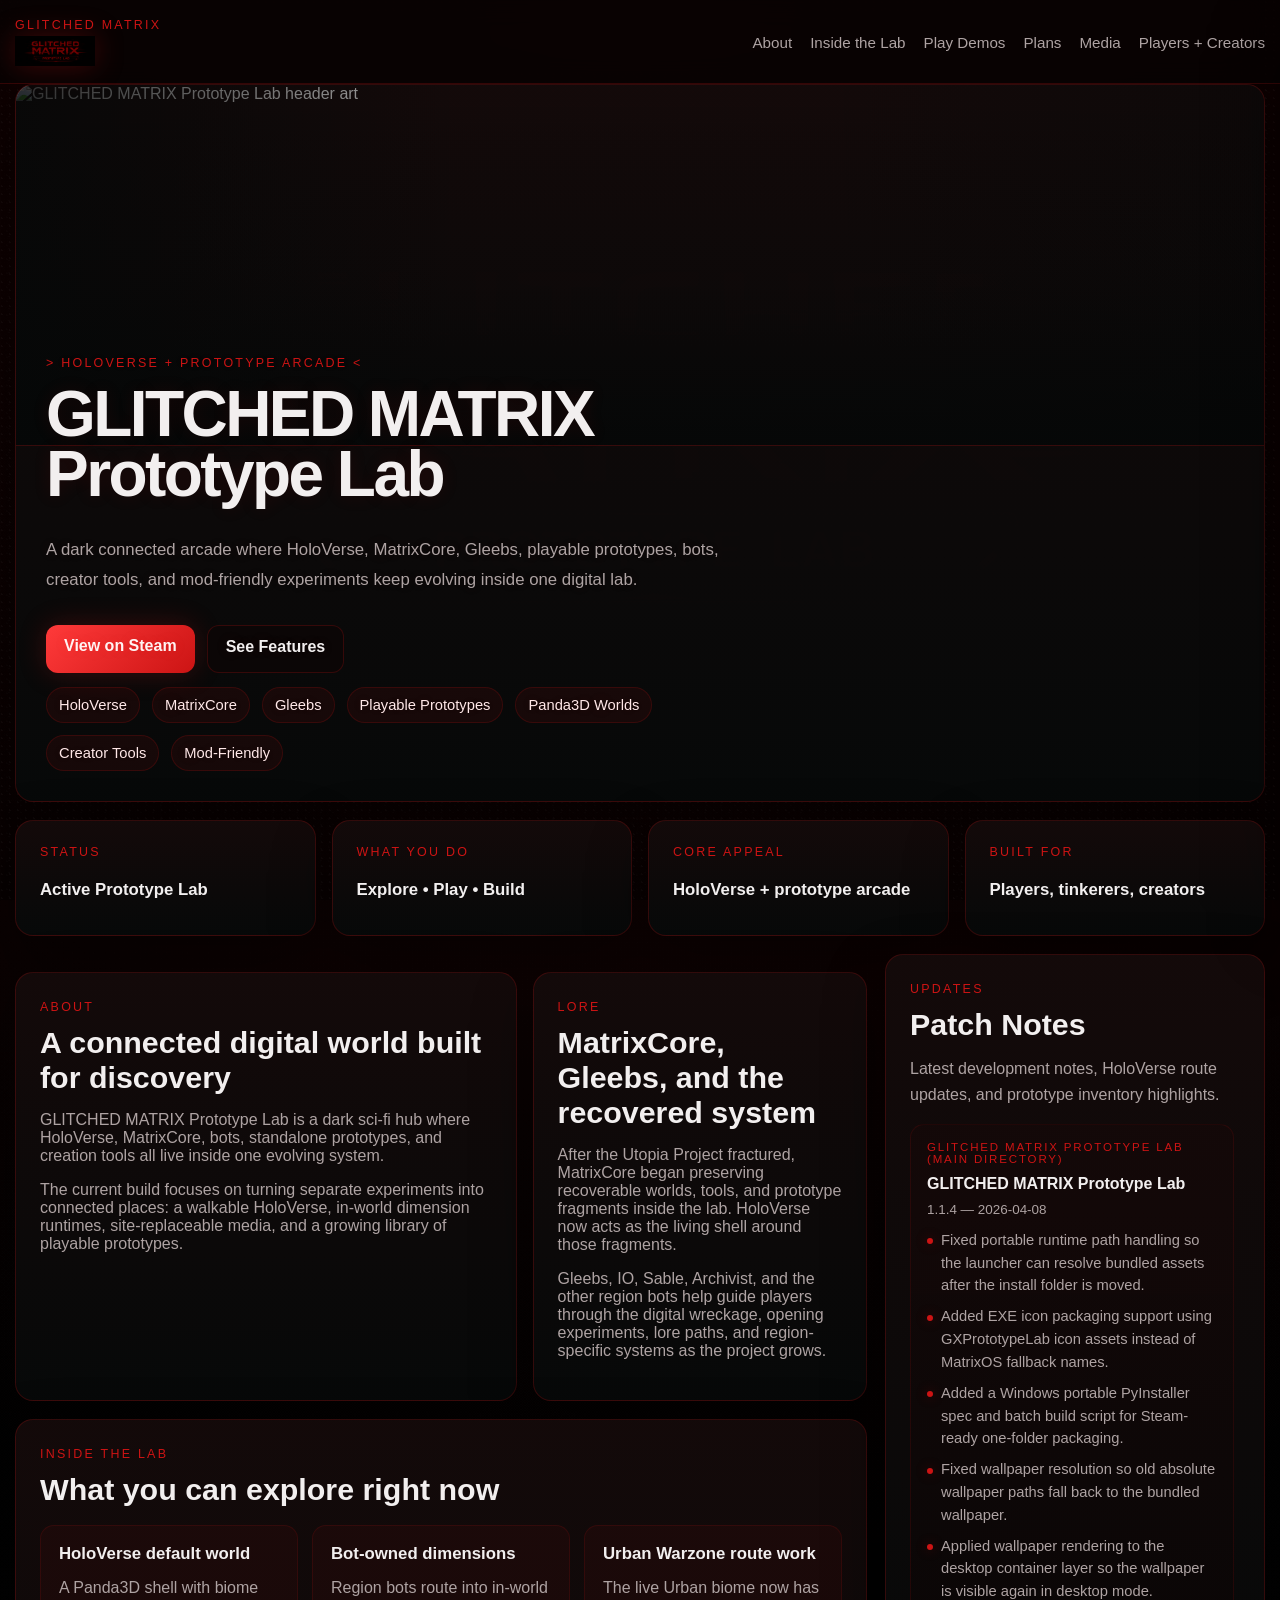
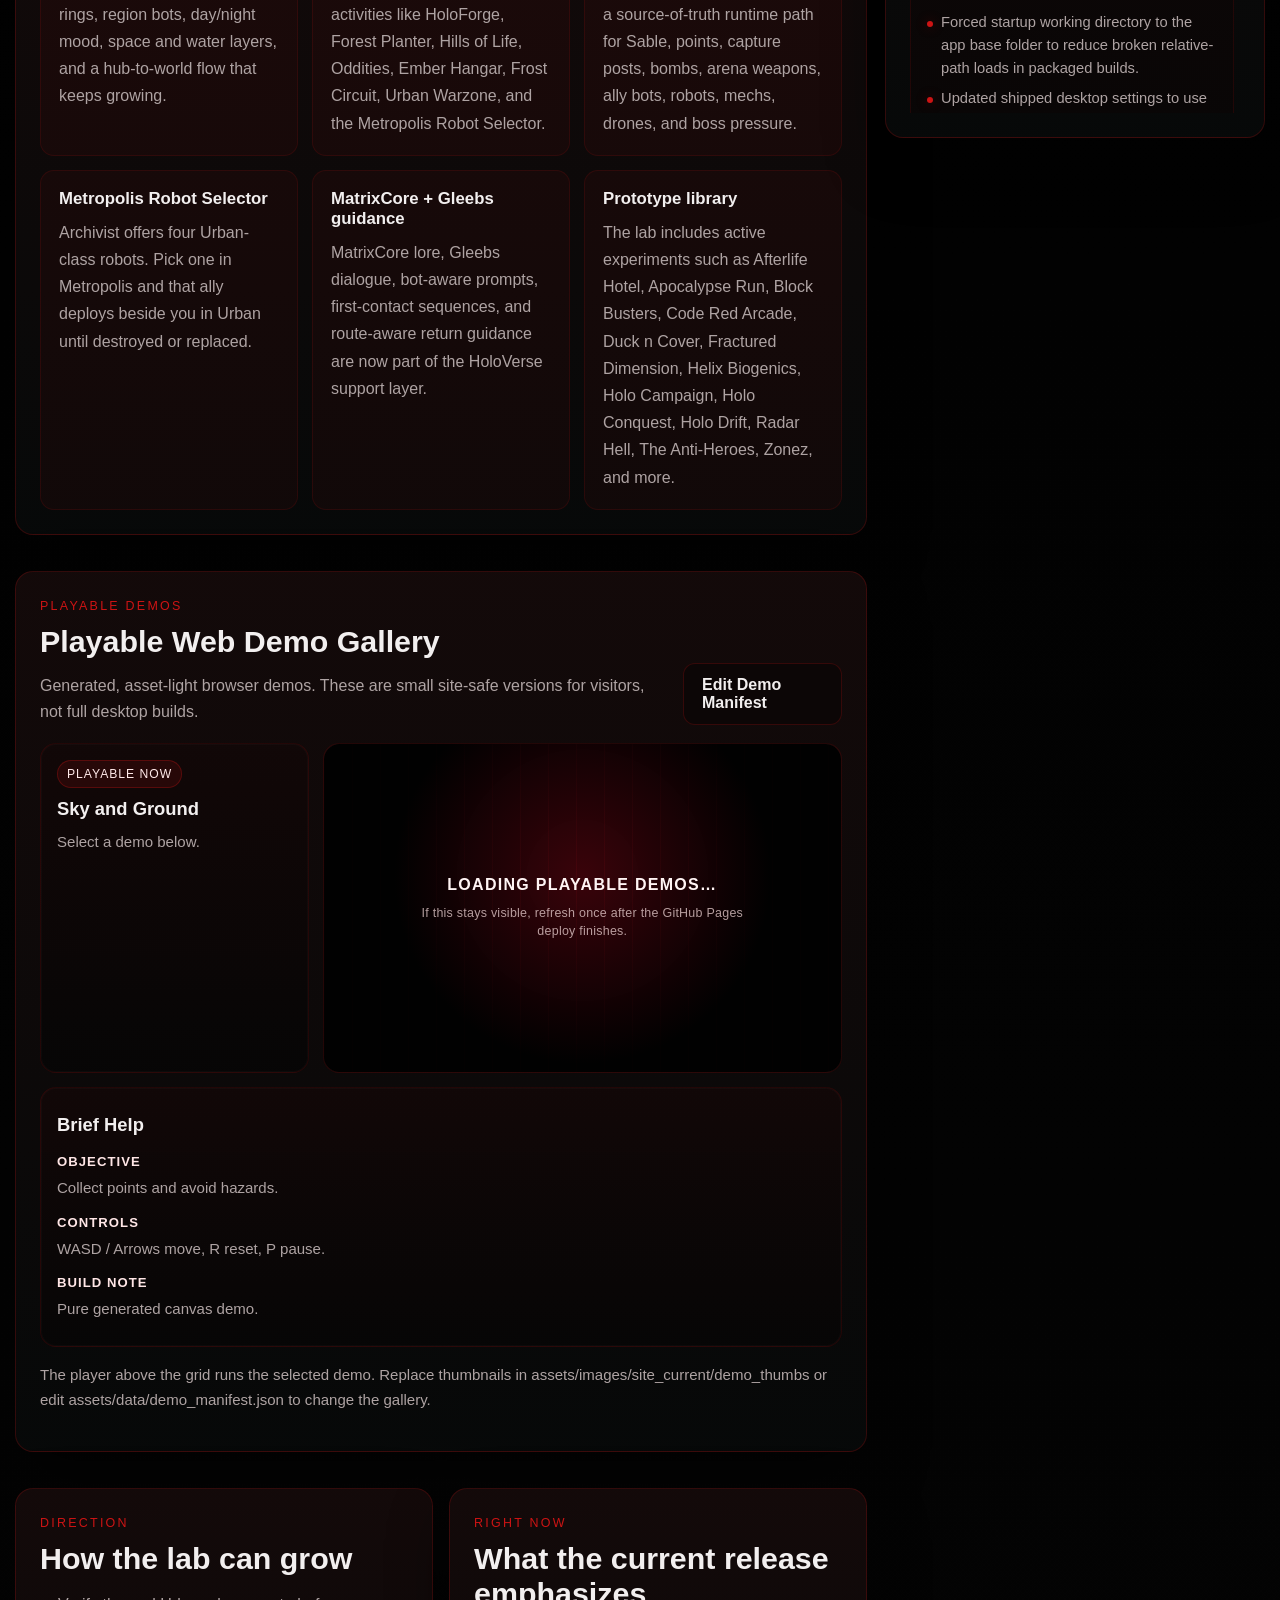
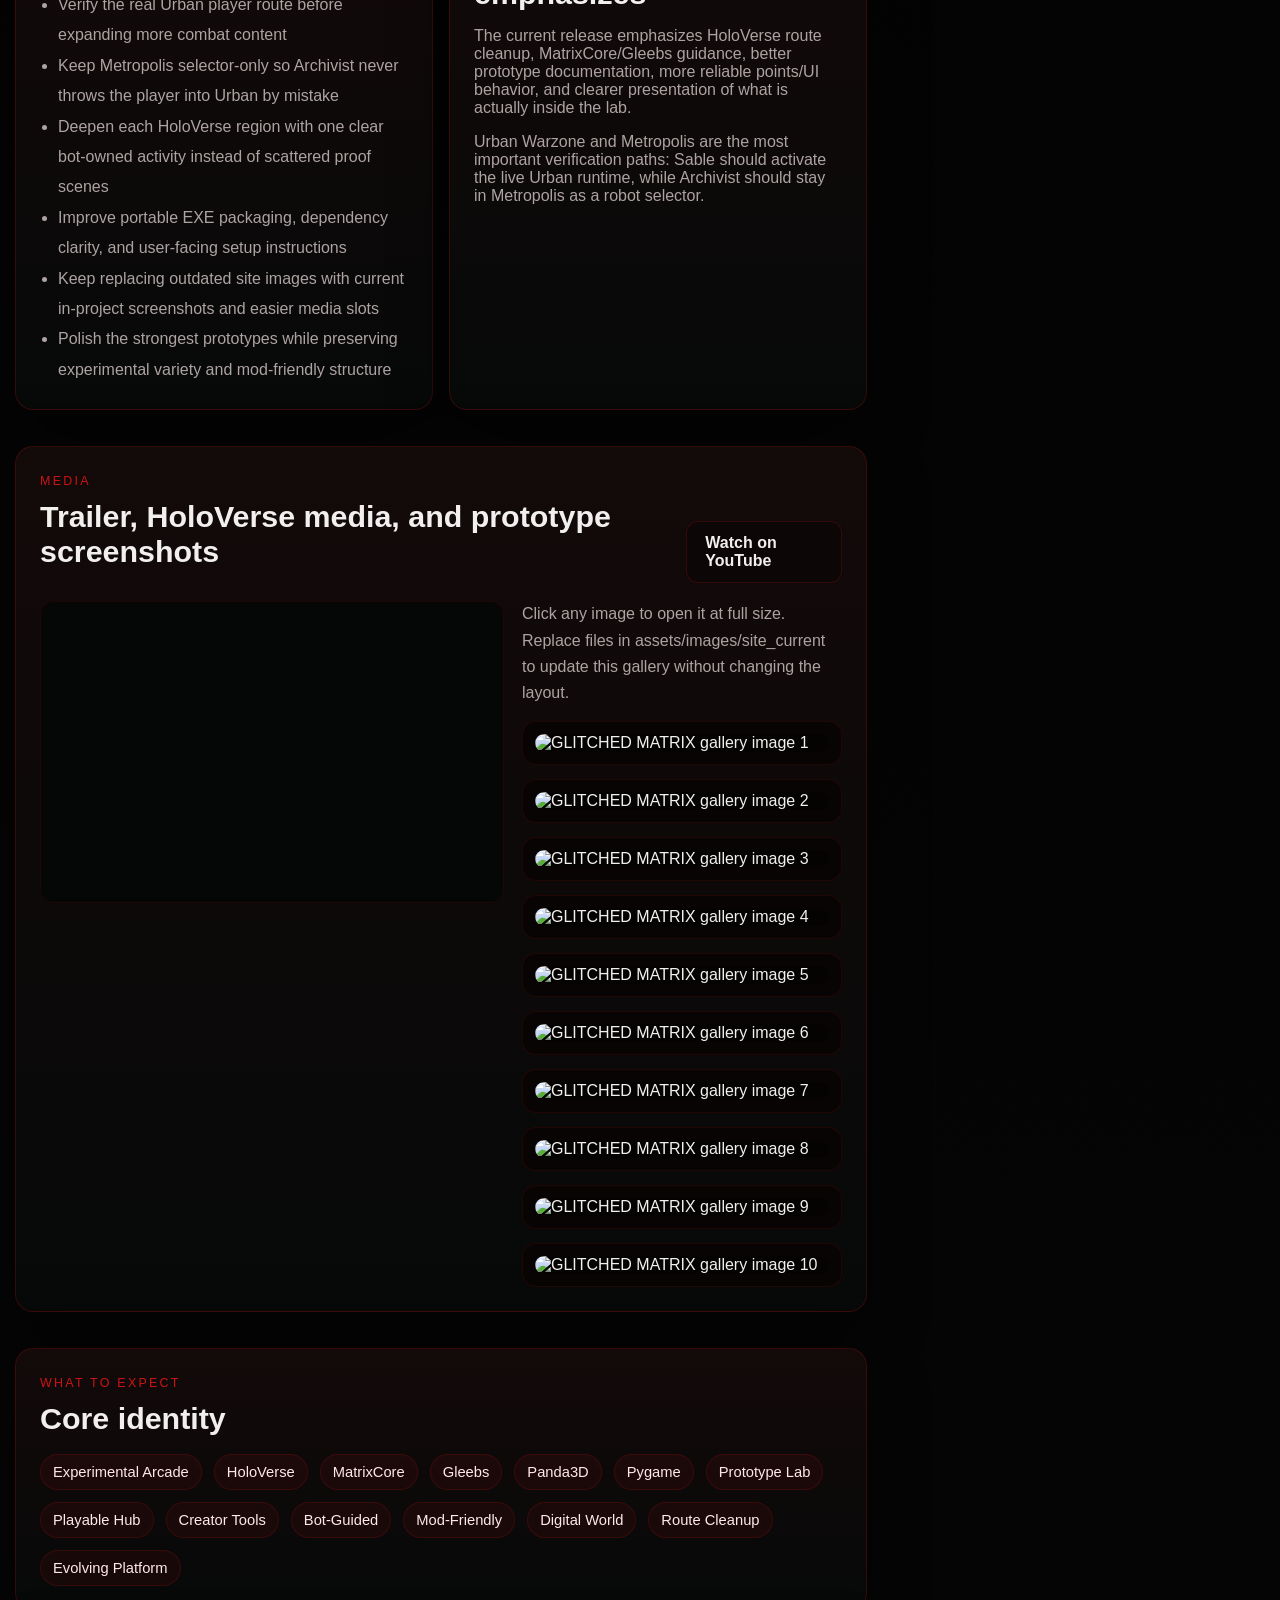
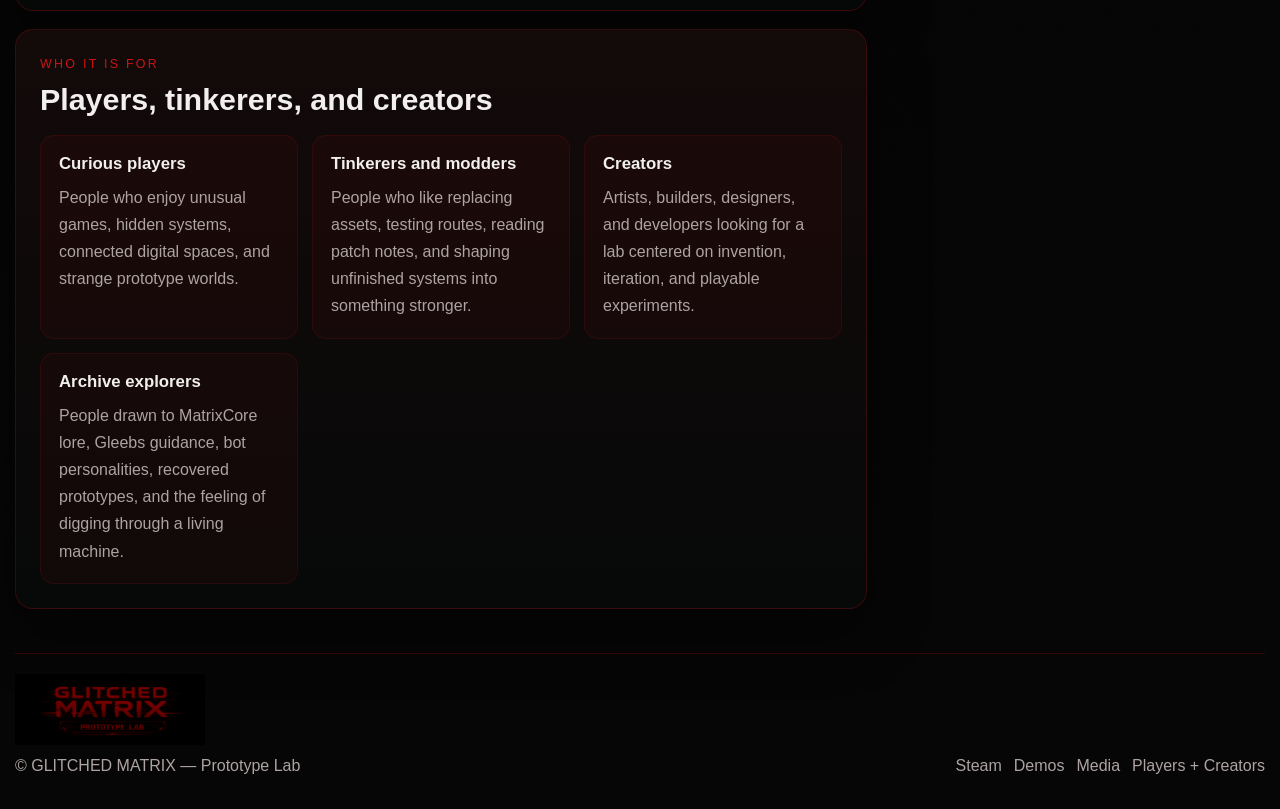
==== commit 9609183a: "Add files via upload" ====
--- a/index.html
+++ b/index.html
@@ -4,8 +4,8 @@
   <meta charset="UTF-8" />
   <meta name="viewport" content="width=device-width, initial-scale=1.0" />
   <title>GLITCHED MATRIX Prototype Lab</title>
-  <meta name="description" content="GLITCHED MATRIX Prototype Lab — a dark virtual arcade packed with playable prototypes, creator tools, bots, and mod-friendly experiments." />
-  <link rel="stylesheet" href="style.css" />
+  <meta name="description" content="A dark connected arcade where HoloVerse, MatrixCore, Gleebs, playable prototypes, bots, creator tools, and mod-friendly experiments keep evolving inside one digital lab." />
+  <link rel="stylesheet" href="./style.css?v=20260429-pass3-routefix" />
 </head>
 <body>
   <div class="page-backdrop"></div>
@@ -23,6 +23,7 @@
     <nav class="nav">
       <a href="#about">About</a>
       <a href="#features">Inside the Lab</a>
+      <a href="#demos">Play Demos</a>
       <a href="#roadmap">Plans</a>
       <a href="#media">Media</a>
       <a href="#community">Players + Creators</a>
@@ -33,15 +34,15 @@
   <main id="top" class="shell main-shell">
     <section class="hero panel">
       <div class="hero-visual">
-        <img id="heroHeaderImage" class="hero-header-art" src="assets/images/capsule_header.png" alt="GLITCHED MATRIX Prototype Lab header art" />
+        <img id="heroHeaderImage" class="hero-header-art" src="assets/images/site_current/hero_header.png" alt="GLITCHED MATRIX Prototype Lab header art" />
         <div class="hero-gradient"></div>
       </div>
 
       <div class="hero-copy">
-        <div class="eyebrow editable" data-key="heroEyebrow">&gt; Experimental Arcade Platform &lt;</div>
+        <div class="eyebrow editable" data-key="heroEyebrow">&gt; HoloVerse + Prototype Arcade &lt;</div>
         <h1 class="editable" data-key="heroTitle">GLITCHED MATRIX Prototype Lab</h1>
         <p class="lead editable" data-key="heroLead">
-          A dark virtual arcade where playable prototypes, creator tools, bots, and mod-friendly experiments live inside one connected digital world.
+          A dark connected arcade where HoloVerse, MatrixCore, Gleebs, playable prototypes, bots, creator tools, and mod-friendly experiments keep evolving inside one digital lab.
         </p>
         <div class="cta-row">
           <a id="primaryCta" class="btn btn-primary" href="https://store.steampowered.com/app/4386390/Matrix_OS_Arcade_Evolution/" target="_blank" rel="noopener noreferrer">View on Steam</a>
@@ -54,19 +55,19 @@
     <section class="stats-grid">
       <article class="panel stat-card">
         <span class="stat-label editable" data-key="stat1Label">Status</span>
-        <strong class="stat-value editable" data-key="stat1Value">Early Access</strong>
+        <strong class="stat-value editable" data-key="stat1Value">Active Prototype Lab</strong>
       </article>
       <article class="panel stat-card">
         <span class="stat-label editable" data-key="stat2Label">What You Do</span>
-        <strong class="stat-value editable" data-key="stat2Value">Explore • Play • Experiment</strong>
+        <strong class="stat-value editable" data-key="stat2Value">Explore • Play • Build</strong>
       </article>
       <article class="panel stat-card">
         <span class="stat-label editable" data-key="stat3Label">Core Appeal</span>
-        <strong class="stat-value editable" data-key="stat3Value">Connected prototype arcade</strong>
+        <strong class="stat-value editable" data-key="stat3Value">HoloVerse + prototype arcade</strong>
       </article>
       <article class="panel stat-card">
         <span class="stat-label editable" data-key="stat4Label">Built For</span>
-        <strong class="stat-value editable" data-key="stat4Value">Curious players and creators</strong>
+        <strong class="stat-value editable" data-key="stat4Value">Players, tinkerers, creators</strong>
       </article>
     </section>
 
@@ -77,20 +78,20 @@
         <span class="section-label editable" data-key="aboutLabel">About</span>
         <h2 class="editable" data-key="aboutTitle">A connected digital world built for discovery</h2>
         <p class="editable" data-key="aboutBody1">
-          GLITCHED MATRIX Prototype Lab is a dark sci-fi hub where games, tools, bots, and experiments all exist inside one navigable system.
+          GLITCHED MATRIX Prototype Lab is a dark sci-fi hub where HoloVerse, MatrixCore, bots, standalone prototypes, and creation tools all live inside one evolving system.
         </p>
         <p class="editable" data-key="aboutBody2">
-          Instead of presenting everything as separate downloads or menus, the lab brings play, discovery, and creative experimentation into one evolving space.
+          The current build focuses on turning separate experiments into connected places: a walkable HoloVerse, in-world dimension runtimes, site-replaceable media, and a growing library of playable prototypes.
         </p>
       </article>
       <aside class="panel content-card tone-card">
         <span class="section-label editable" data-key="fictionLabel">Lore</span>
-        <h2 class="editable" data-key="fictionTitle">What happened to the system?</h2>
+        <h2 class="editable" data-key="fictionTitle">MatrixCore, Gleebs, and the recovered system</h2>
         <p class="editable" data-key="fictionBody1">
-          During the creation of The Utopia Project, a virtual space dimension was formed inside its central hub. When an exploit was discovered, conflicts spread through the machine and the hub was destroyed to contain the damage.
+          After the Utopia Project fractured, MatrixCore began preserving recoverable worlds, tools, and prototype fragments inside the lab. HoloVerse now acts as the living shell around those fragments.
         </p>
         <p class="editable" data-key="fictionBody2">
-          A rogue archive bot named IO-88 remained behind to preserve what survived. Those fragments now live on as recoverable prototypes, tools, and digital spaces inside the lab.
+          Gleebs, IO, Sable, Archivist, and the other region bots help guide players through the digital wreckage, opening experiments, lore paths, and region-specific systems as the project grows.
         </p>
         <div class="tone-actions" aria-hidden="true"></div>
       </aside>
@@ -100,6 +101,46 @@
       <span class="section-label editable" data-key="featuresLabel">Inside the Lab</span>
       <h2 class="editable" data-key="featuresTitle">What you can explore right now</h2>
       <div id="featuresGrid" class="feature-grid"></div>
+    </section>
+
+    <section id="demos" class="panel content-card demo-section">
+      <div class="demo-head">
+        <div>
+          <span class="section-label">Playable Demos</span>
+          <h2 id="demoSectionTitle">Playable Web Demo Gallery</h2>
+          <p id="demoSectionIntro" class="demo-section-intro">Generated, asset-light browser demos. These are small site-safe versions for visitors, not full desktop builds.</p>
+        </div>
+        <a class="btn btn-secondary" href="assets/data/demo_manifest.json" target="_blank" rel="noopener noreferrer">Edit Demo Manifest</a>
+      </div>
+
+      <div class="demo-player-layout">
+        <aside class="demo-info-panel demo-info-left">
+          <span id="demoStatus" class="demo-status">Playable now</span>
+          <h3 id="demoTitle">Sky and Ground</h3>
+          <p id="demoSummary">Select a demo below.</p>
+          <div id="demoTags" class="demo-tags"></div>
+        </aside>
+
+        <div class="demo-canvas-shell">
+          
+          <div id="demoLoadingOverlay" class="demo-loading-overlay">Loading playable demos…<span>If this stays visible, refresh once after the GitHub Pages deploy finishes.</span></div>
+        </div>
+
+        <aside class="demo-info-panel demo-info-right">
+          <h3>Brief Help</h3>
+          <dl class="demo-help-list">
+            <dt>Objective</dt>
+            <dd id="demoObjective">Collect points and avoid hazards.</dd>
+            <dt>Controls</dt>
+            <dd id="demoControls">WASD / Arrows move, R reset, P pause.</dd>
+            <dt>Build note</dt>
+            <dd id="demoDetails">Pure generated canvas demo.</dd>
+          </dl>
+        </aside>
+      </div>
+
+      <p id="demoSectionNote" class="demo-note">The player above the grid runs the selected demo. Replace thumbnails in assets/images/site_current/demo_thumbs or edit assets/data/demo_manifest.json to change the gallery.</p>
+      <div id="demoGalleryGrid" class="demo-gallery-grid" aria-label="Playable and future demo thumbnails"></div>
     </section>
 
     <section id="roadmap" class="split-grid split-grid-roadmap">
@@ -112,10 +153,10 @@
         <span class="section-label editable" data-key="directionLabel">Right Now</span>
         <h2 class="editable" data-key="directionTitle">What the current release emphasizes</h2>
         <p class="editable" data-key="directionBody1">
-          The current site and build focus on communicating the experience clearly: a dark virtual arcade built for experimentation, playable variety, and creative curiosity.
+          The current release emphasizes HoloVerse route cleanup, MatrixCore/Gleebs guidance, better prototype documentation, more reliable points/UI behavior, and clearer presentation of what is actually inside the lab.
         </p>
         <p class="editable" data-key="directionBody2">
-          Expect the presentation to keep improving as the project becomes more polished, easier to navigate, and stronger at showing its best experiences first.
+          Urban Warzone and Metropolis are the most important verification paths: Sable should activate the live Urban runtime, while Archivist should stay in Metropolis as a robot selector.
         </p>
       </article>
     </section>
@@ -124,7 +165,7 @@
       <div class="media-head">
         <div>
           <span class="section-label editable" data-key="mediaLabel">Media</span>
-          <h2 class="editable" data-key="mediaTitle">Trailer, capsules, and screenshots</h2>
+          <h2 class="editable" data-key="mediaTitle">Trailer, HoloVerse media, and prototype screenshots</h2>
         </div>
         <a id="trailerLink" class="btn btn-audio" href="https://www.youtube.com/watch?v=d78EOS1a1-8" target="_blank" rel="noopener noreferrer">Watch on YouTube</a>
       </div>
@@ -135,7 +176,7 @@
           </div>
         </figure>
         <div class="gallery-stack">
-          <p class="gallery-note editable" data-key="galleryNote">Click any image to open it at full size.</p>
+          <p class="gallery-note editable" data-key="galleryNote">Click any image to open it at full size. Replace files in assets/images/site_current to update this gallery without changing the layout.</p>
           <div id="mediaGallery" class="media-gallery"></div>
         </div>
       </div>
@@ -161,7 +202,7 @@
             <h2 class="editable" data-key="updatesTitle">Patch Notes</h2>
           </div>
         </div>
-        <p class="updates-note editable" data-key="updatesNote">Latest development notes and version updates.</p>
+        <p class="updates-note editable" data-key="updatesNote">Latest development notes, HoloVerse route updates, and prototype inventory highlights.</p>
         <div id="updatesList" class="updates-list" aria-live="polite"></div>
       </aside>
     </div>
@@ -174,6 +215,7 @@
     </div>
     <div class="footer-links">
       <a href="https://store.steampowered.com/app/4386390/Matrix_OS_Arcade_Evolution/" target="_blank" rel="noopener noreferrer">Steam</a>
+      <a href="#demos">Demos</a>
       <a href="#media">Media</a>
       <a href="#community">Players + Creators</a>
     </div>
@@ -215,6 +257,7 @@
       <label>Hero header image <input id="heroHeaderInput" type="text" /></label>
       <label>Footer logo path <input id="footerLogoInput" type="text" /></label>
       <label>Gallery images (one path per line) <textarea id="galleryImagesInput" rows="8"></textarea></label>
+      <p class="admin-note full-span">Repo image swaps: replace files in <code>assets/images/site_current</code> or edit <code>assets/data/image_manifest.json</code>. Use <code>?admin=1</code> or Ctrl+Shift+A for this editor.</p>
     </div>
 
     <div class="admin-section two-col">
@@ -258,6 +301,105 @@
     </div>
   </aside>
 
-  <script src="admin.js"></script>
+  <script src="./assets/js/demos.js?v=20260429-pass3-routefix"></script>
+  <script>
+    (function () {
+      function installFallback() {
+        if (window.GLITCHED_DEMOS_READY || window.__GM_INLINE_DEMO_FALLBACK__) return;
+        window.__GM_INLINE_DEMO_FALLBACK__ = true;
+        var canvas = document.getElementById('demoCanvas');
+        var grid = document.getElementById('demoGalleryGrid');
+        if (!canvas || !grid) return;
+        var overlay = document.getElementById('demoLoadingOverlay');
+        if (overlay) {
+          overlay.innerHTML = 'Fallback web demo loaded<span>The external demo script did not start, so this safe inline player is running instead.</span>';
+          setTimeout(function () { overlay.hidden = true; }, 1200);
+        }
+        var demos = [
+          ['sky-ground', 'Sky and Ground', 'Collect signal orbs and avoid red hazards.'],
+          ['block-busters', 'Block Busters', 'Gather cores in a neon arena.'],
+          ['duck-cover', 'Duck n Cover', 'Fly the flock and drop eggs.'],
+          ['wheres-renaldo', "Where's Renaldo", 'Search the grid before time runs out.'],
+          ['mewtants', 'Mewtants', 'Collect gene pods and mutate.'],
+          ['dreamcrawler2d', 'DreamCrawler2D', 'Explore a shifting dream maze.'],
+          ['helix-biogenics', 'Helix Biogenics', 'Scan samples and complete the biolog strip.'],
+          ['isometric-world-machine', 'Isometric World Machine', 'Preview a tiny generated tile machine.'],
+          ['holo-campaign', 'Holo Campaign', 'Survive a generated combat teaser.']
+        ];
+        var selected = 0;
+        var keys = Object.create(null);
+        var player = { x: 140, y: 140 };
+        var orbs = [];
+        var hazards = [];
+        var score = 0;
+        function esc(text) { return String(text || '').replace(/[&<>]/g, function (ch) { return {'&':'&amp;','<':'&lt;','>':'&gt;'}[ch]; }); }
+        function reset() {
+          player = { x: canvas.width * 0.22, y: canvas.height * 0.5 };
+          orbs = [];
+          hazards = [];
+          score = 0;
+          for (var i = 0; i < 8; i += 1) {
+            orbs.push({ x: 80 + Math.random() * Math.max(120, canvas.width - 160), y: 70 + Math.random() * Math.max(120, canvas.height - 140), r: 8 });
+            hazards.push({ x: 80 + Math.random() * Math.max(120, canvas.width - 160), y: 70 + Math.random() * Math.max(120, canvas.height - 140), r: 12, vx: -70 + Math.random() * 140, vy: -70 + Math.random() * 140 });
+          }
+        }
+        function setInfo() {
+          var demo = demos[selected];
+          var set = function (id, text) { var el = document.getElementById(id); if (el) el.textContent = text; };
+          set('demoStatus', 'Playable now');
+          set('demoTitle', demo[1]);
+          set('demoSummary', demo[2]);
+          set('demoObjective', demo[2]);
+          set('demoControls', 'WASD / Arrows move, R reset, P pause');
+          set('demoDetails', 'Inline fallback canvas demo. No external game assets required.');
+          Array.prototype.forEach.call(document.querySelectorAll('.demo-thumb-card'), function (node, index) { node.classList.toggle('active', index === selected); });
+        }
+        grid.innerHTML = '';
+        demos.forEach(function (demo, index) {
+          var btn = document.createElement('button');
+          btn.className = 'demo-thumb-card';
+          btn.type = 'button';
+          btn.innerHTML = '<span class="demo-thumb-image demo-thumb-fallback-art">' + esc(demo[1].slice(0, 2).toUpperCase()) + '</span><span class="demo-thumb-meta"><strong>' + esc(demo[1]) + '</strong><em class="is-playable">Playable now</em></span>';
+          btn.addEventListener('click', function () { selected = index; reset(); setInfo(); });
+          grid.appendChild(btn);
+        });
+        window.addEventListener('keydown', function (event) { keys[event.key.toLowerCase()] = true; if (event.key.toLowerCase() === 'r') reset(); });
+        window.addEventListener('keyup', function (event) { keys[event.key.toLowerCase()] = false; });
+        function resize() {
+          var b = canvas.getBoundingClientRect();
+          var r = Math.max(1, Math.min(2, window.devicePixelRatio || 1));
+          var w = Math.max(480, Math.floor(b.width * r));
+          var h = Math.max(270, Math.floor(b.height * r));
+          if (canvas.width !== w || canvas.height !== h) { canvas.width = w; canvas.height = h; reset(); }
+        }
+        function tick() {
+          resize();
+          var ctx = canvas.getContext('2d');
+          var w = canvas.width, h = canvas.height;
+          var dx = (keys.d || keys.arrowright ? 1 : 0) - (keys.a || keys.arrowleft ? 1 : 0);
+          var dy = (keys.s || keys.arrowdown ? 1 : 0) - (keys.w || keys.arrowup ? 1 : 0);
+          player.x = Math.max(20, Math.min(w - 20, player.x + dx * 4.2));
+          player.y = Math.max(20, Math.min(h - 20, player.y + dy * 4.2));
+          hazards.forEach(function (z) { z.x += z.vx * 0.016; z.y += z.vy * 0.016; if (z.x < 20 || z.x > w - 20) z.vx *= -1; if (z.y < 20 || z.y > h - 20) z.vy *= -1; });
+          orbs = orbs.filter(function (o) { var d = Math.hypot(o.x - player.x, o.y - player.y); if (d < o.r + 14) { score += 10; return false; } return true; });
+          if (!orbs.length) reset();
+          var grd = ctx.createLinearGradient(0, 0, w, h); grd.addColorStop(0, '#09090d'); grd.addColorStop(1, '#250407');
+          ctx.fillStyle = grd; ctx.fillRect(0, 0, w, h);
+          ctx.strokeStyle = 'rgba(255,45,65,.16)'; ctx.lineWidth = 1;
+          for (var x = 0; x < w; x += 38) { ctx.beginPath(); ctx.moveTo(x, 0); ctx.lineTo(x, h); ctx.stroke(); }
+          for (var y = 0; y < h; y += 38) { ctx.beginPath(); ctx.moveTo(0, y); ctx.lineTo(w, y); ctx.stroke(); }
+          orbs.forEach(function (o) { ctx.fillStyle = 'rgba(110,230,255,.88)'; ctx.beginPath(); ctx.arc(o.x, o.y, o.r, 0, Math.PI * 2); ctx.fill(); });
+          hazards.forEach(function (z) { ctx.fillStyle = 'rgba(255,55,75,.82)'; ctx.beginPath(); ctx.moveTo(z.x, z.y - z.r); ctx.lineTo(z.x + z.r, z.y + z.r); ctx.lineTo(z.x - z.r, z.y + z.r); ctx.closePath(); ctx.fill(); });
+          ctx.fillStyle = '#fff4f4'; ctx.beginPath(); ctx.arc(player.x, player.y, 14, 0, Math.PI * 2); ctx.fill();
+          ctx.fillStyle = 'rgba(0,0,0,.55)'; ctx.fillRect(18, 16, 390, 42);
+          ctx.fillStyle = '#fff'; ctx.font = '700 18px system-ui, sans-serif'; ctx.fillText(demos[selected][1] + '  SCORE ' + score, 32, 43);
+          requestAnimationFrame(tick);
+        }
+        reset(); setInfo(); tick();
+      }
+      setTimeout(installFallback, 1600);
+    }());
+  </script>
+  <script src="./admin.js?v=20260429-pass3-routefix"></script>
 </body>
 </html>
--- a/style.css
+++ b/style.css
@@ -765,3 +765,311 @@
 .append-update-grid .full-span {
   grid-column: 1 / -1;
 }
+
+.admin-section.two-col > .full-span {
+  grid-column: 1 / -1;
+}
+.admin-note code {
+  color: var(--accent-bright);
+  font-family: ui-monospace, SFMono-Regular, Consolas, monospace;
+}
+
+/* Playable web demo gallery */
+.demo-section {
+  margin-top: 18px;
+}
+
+.demo-head {
+  display: flex;
+  justify-content: space-between;
+  align-items: end;
+  gap: 18px;
+  margin-bottom: 18px;
+}
+
+.demo-section-intro {
+  margin: 0;
+  color: var(--muted);
+  line-height: 1.65;
+  max-width: 820px;
+}
+
+.demo-player-layout {
+  display: grid;
+  grid-template-columns: minmax(210px, 0.7fr) minmax(420px, 1.6fr) minmax(220px, 0.75fr);
+  gap: 14px;
+  align-items: stretch;
+}
+
+.demo-info-panel,
+.demo-canvas-shell {
+  border: 1px solid color-mix(in srgb, var(--accent) 14%, transparent);
+  border-radius: 16px;
+  background: linear-gradient(180deg, rgba(18, 8, 8, 0.9), rgba(7, 6, 6, 0.94));
+  box-shadow: inset 0 0 0 1px rgba(255,255,255,0.02);
+}
+
+.demo-info-panel {
+  padding: 16px;
+  min-height: 260px;
+}
+
+.demo-info-panel h3 {
+  margin: 10px 0 10px;
+  font-size: 1.15rem;
+}
+
+.demo-info-panel p,
+.demo-help-list dd {
+  margin: 0;
+  color: var(--muted);
+  line-height: 1.55;
+  font-size: 0.94rem;
+}
+
+.demo-status {
+  display: inline-flex;
+  width: fit-content;
+  padding: 6px 9px;
+  border-radius: 999px;
+  color: #ffe9e9;
+  border: 1px solid color-mix(in srgb, var(--accent) 30%, transparent);
+  background: color-mix(in srgb, var(--accent) 12%, transparent);
+  font-size: 0.76rem;
+  letter-spacing: 0.08em;
+  text-transform: uppercase;
+}
+
+.demo-tags {
+  display: flex;
+  flex-wrap: wrap;
+  gap: 8px;
+  margin-top: 14px;
+}
+
+.demo-tags span {
+  padding: 6px 8px;
+  border-radius: 999px;
+  color: #f4caca;
+  border: 1px solid rgba(255,255,255,0.08);
+  background: rgba(255,255,255,0.04);
+  font-size: 0.78rem;
+}
+
+.demo-help-list {
+  display: grid;
+  gap: 7px;
+  margin: 0;
+}
+
+.demo-help-list dt {
+  margin-top: 8px;
+  color: #ffe6e6;
+  font-weight: 800;
+  font-size: 0.82rem;
+  letter-spacing: 0.08em;
+  text-transform: uppercase;
+}
+
+.demo-canvas-shell {
+  padding: 10px;
+  min-height: 330px;
+}
+
+.demo-canvas {
+  display: block;
+  width: 100%;
+  height: min(50vh, 420px);
+  min-height: 300px;
+  border-radius: 12px;
+  background: #050506;
+  cursor: crosshair;
+}
+
+.demo-note {
+  margin: 16px 0 14px;
+  color: var(--muted);
+  line-height: 1.65;
+  font-size: 0.94rem;
+}
+
+.demo-gallery-grid {
+  display: grid;
+  grid-template-columns: repeat(3, minmax(0, 1fr));
+  gap: 14px;
+}
+
+.demo-thumb-card {
+  display: grid;
+  gap: 10px;
+  padding: 10px;
+  text-align: left;
+  color: var(--text);
+  border-radius: 15px;
+  border: 1px solid color-mix(in srgb, var(--accent) 13%, transparent);
+  background: rgba(10, 5, 5, 0.88);
+  cursor: pointer;
+  transition: transform 0.16s ease, border-color 0.16s ease, box-shadow 0.16s ease;
+}
+
+.demo-thumb-card:hover,
+.demo-thumb-card.active {
+  transform: translateY(-2px);
+  border-color: color-mix(in srgb, var(--accent) 48%, transparent);
+  box-shadow: 0 0 28px color-mix(in srgb, var(--accent) 12%, transparent);
+}
+
+.demo-thumb-card.active {
+  background: color-mix(in srgb, var(--accent) 8%, rgba(10,5,5,0.88));
+}
+
+.demo-thumb-image {
+  display: block;
+  aspect-ratio: 16 / 9;
+  overflow: hidden;
+  border-radius: 11px;
+  background: rgba(0,0,0,0.45);
+}
+
+.demo-thumb-image img {
+  width: 100%;
+  height: 100%;
+  object-fit: cover;
+  display: block;
+}
+
+.demo-thumb-meta {
+  display: grid;
+  gap: 5px;
+}
+
+.demo-thumb-meta strong {
+  font-size: 0.96rem;
+}
+
+.demo-thumb-meta em {
+  color: var(--muted);
+  font-style: normal;
+  font-size: 0.8rem;
+}
+
+.demo-thumb-meta em.is-playable {
+  color: #ffd6d6;
+}
+
+.demo-thumb-meta em.is-future {
+  color: #b89b9b;
+}
+
+@media (max-width: 1180px) {
+  .demo-player-layout {
+    grid-template-columns: 1fr;
+  }
+  .demo-info-panel {
+    min-height: 0;
+  }
+  .demo-gallery-grid {
+    grid-template-columns: repeat(2, minmax(0, 1fr));
+  }
+}
+
+@media (max-width: 760px) {
+  .demo-head {
+    align-items: start;
+    flex-direction: column;
+  }
+  .demo-gallery-grid {
+    grid-template-columns: 1fr;
+  }
+  .demo-canvas {
+    height: 300px;
+  }
+}
+
+/* Pass 3: demo runtime visibility + asset fallback hardening */
+.demo-canvas-shell {
+  position: relative;
+  overflow: hidden;
+}
+
+.demo-loading-overlay {
+  position: absolute;
+  inset: 0;
+  z-index: 4;
+  display: flex;
+  flex-direction: column;
+  align-items: center;
+  justify-content: center;
+  gap: 10px;
+  padding: 24px;
+  text-align: center;
+  color: #fff4f4;
+  background:
+    radial-gradient(circle at 50% 40%, rgba(160, 0, 20, 0.34), rgba(0, 0, 0, 0.88) 58%),
+    repeating-linear-gradient(90deg, rgba(255, 32, 48, 0.08) 0 1px, transparent 1px 28px),
+    #050505;
+  border-radius: inherit;
+  letter-spacing: 0.08em;
+  text-transform: uppercase;
+  font-weight: 800;
+}
+
+.demo-loading-overlay[hidden],
+.demo-runtime-ready .demo-loading-overlay {
+  display: none !important;
+}
+
+.demo-loading-overlay span {
+  max-width: 360px;
+  color: rgba(235, 210, 210, 0.75);
+  font-size: 0.78rem;
+  line-height: 1.5;
+  letter-spacing: 0.02em;
+  text-transform: none;
+  font-weight: 500;
+}
+
+.demo-note,
+.demo-info-panel,
+.update-card {
+  overflow-wrap: anywhere;
+}
+
+.demo-thumb-image {
+  background:
+    radial-gradient(circle at 50% 36%, rgba(255, 55, 75, 0.38), rgba(15, 0, 2, 0.7) 62%),
+    linear-gradient(135deg, rgba(255, 34, 50, 0.20), rgba(0, 0, 0, 0.94));
+}
+
+.demo-thumb-fallback-art {
+  display: grid;
+  place-items: center;
+  min-height: 92px;
+  color: #fff3f3;
+  font-size: clamp(1.25rem, 4vw, 2.2rem);
+  font-weight: 900;
+  letter-spacing: 0.08em;
+  text-shadow: 0 0 16px rgba(255, 40, 60, 0.65);
+}
+
+.demo-thumb-card.active .demo-thumb-image {
+  box-shadow: inset 0 0 0 2px rgba(255, 70, 88, 0.84), 0 0 26px rgba(255, 40, 60, 0.20);
+}
+
+@media (max-width: 1360px) {
+  .demo-player-layout {
+    grid-template-columns: minmax(180px, 0.75fr) minmax(340px, 1.45fr);
+  }
+  .demo-info-right {
+    grid-column: 1 / -1;
+  }
+}
+
+@media (max-width: 900px) {
+  .demo-player-layout {
+    grid-template-columns: 1fr;
+  }
+  .demo-info-right {
+    grid-column: auto;
+  }
+}
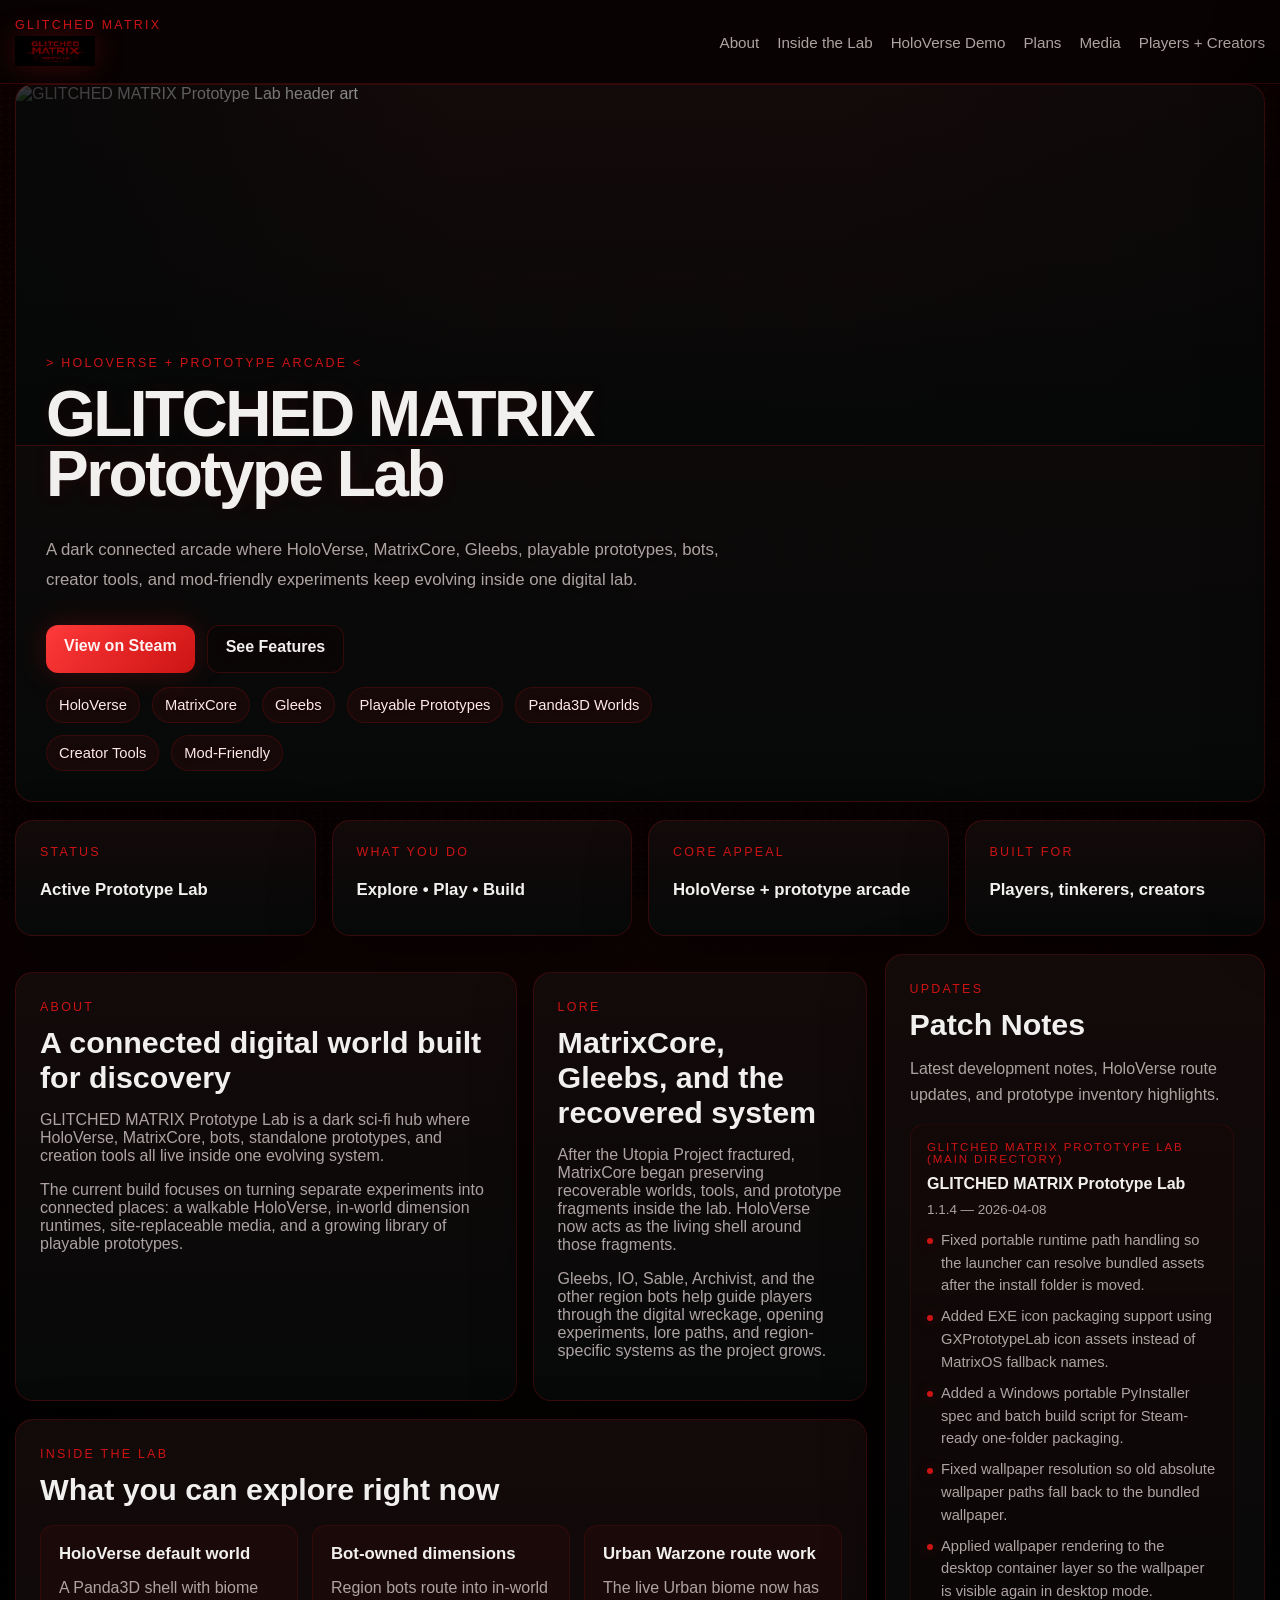
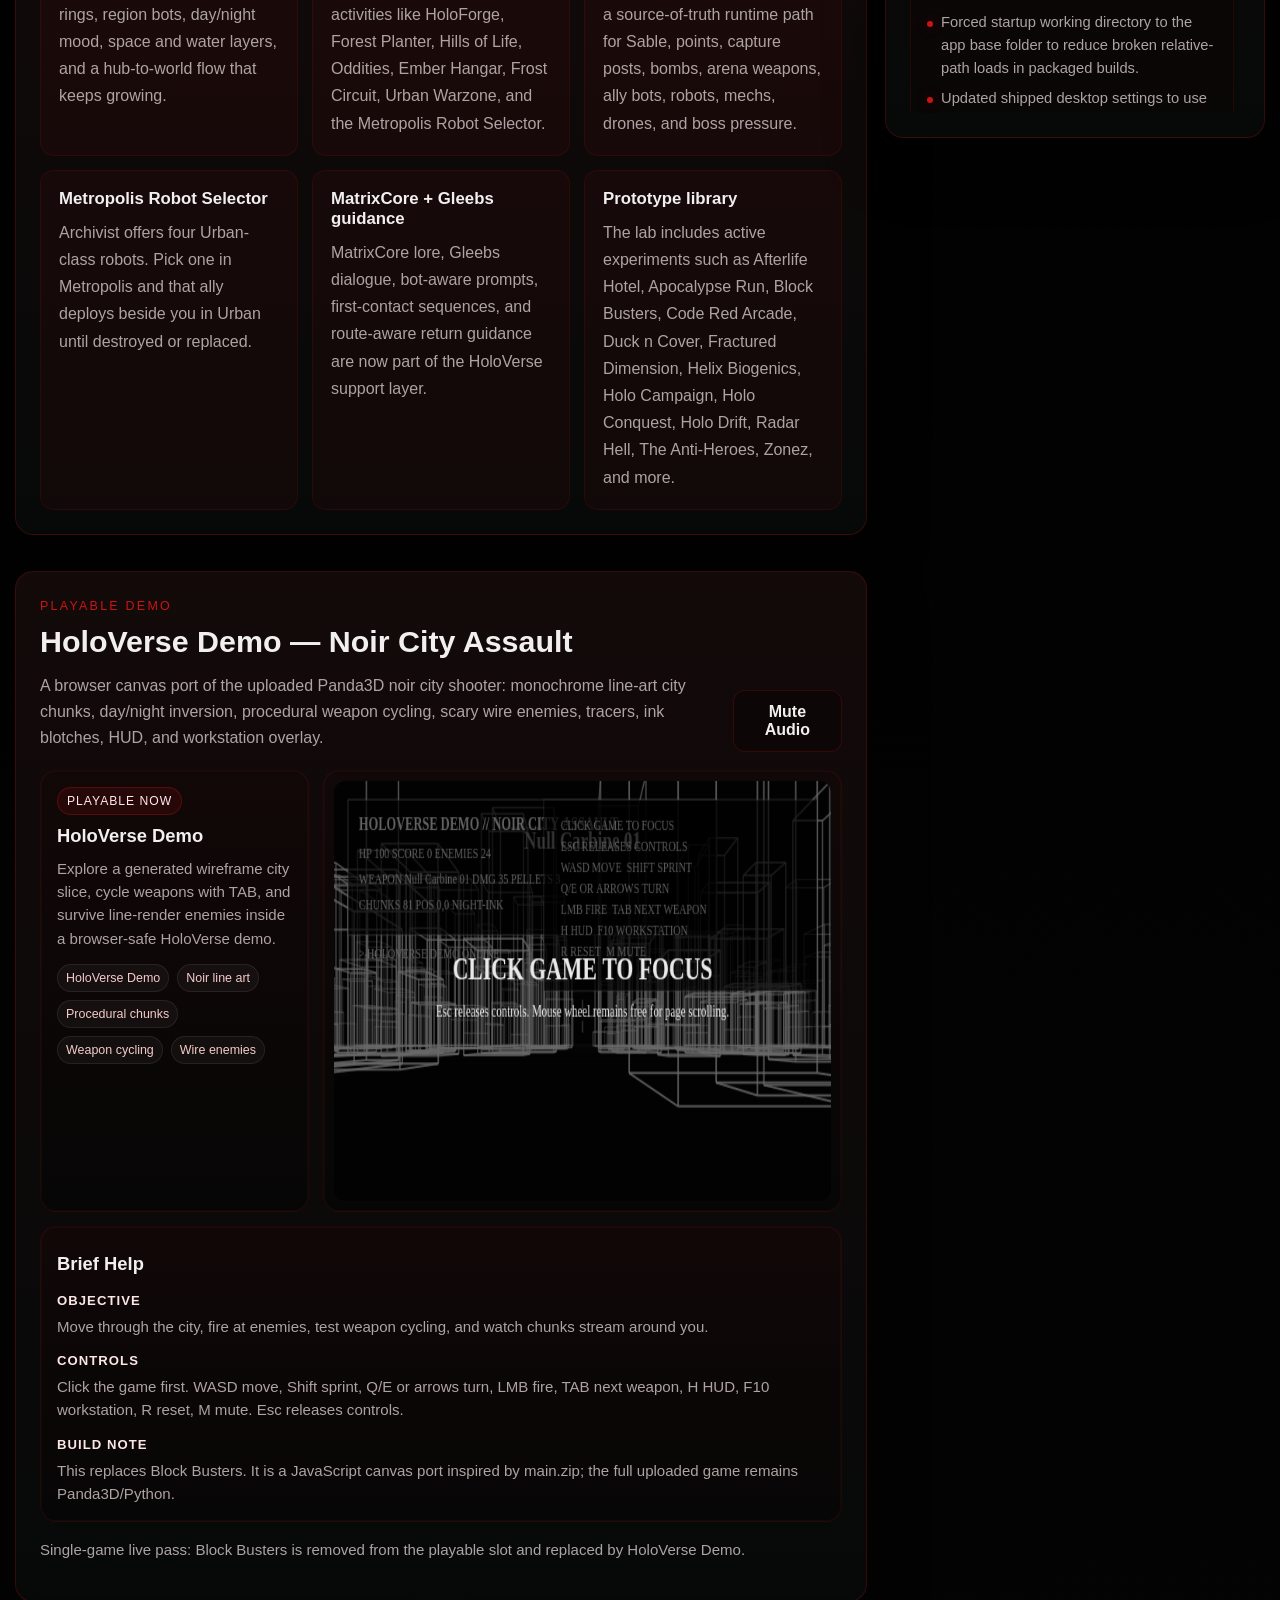
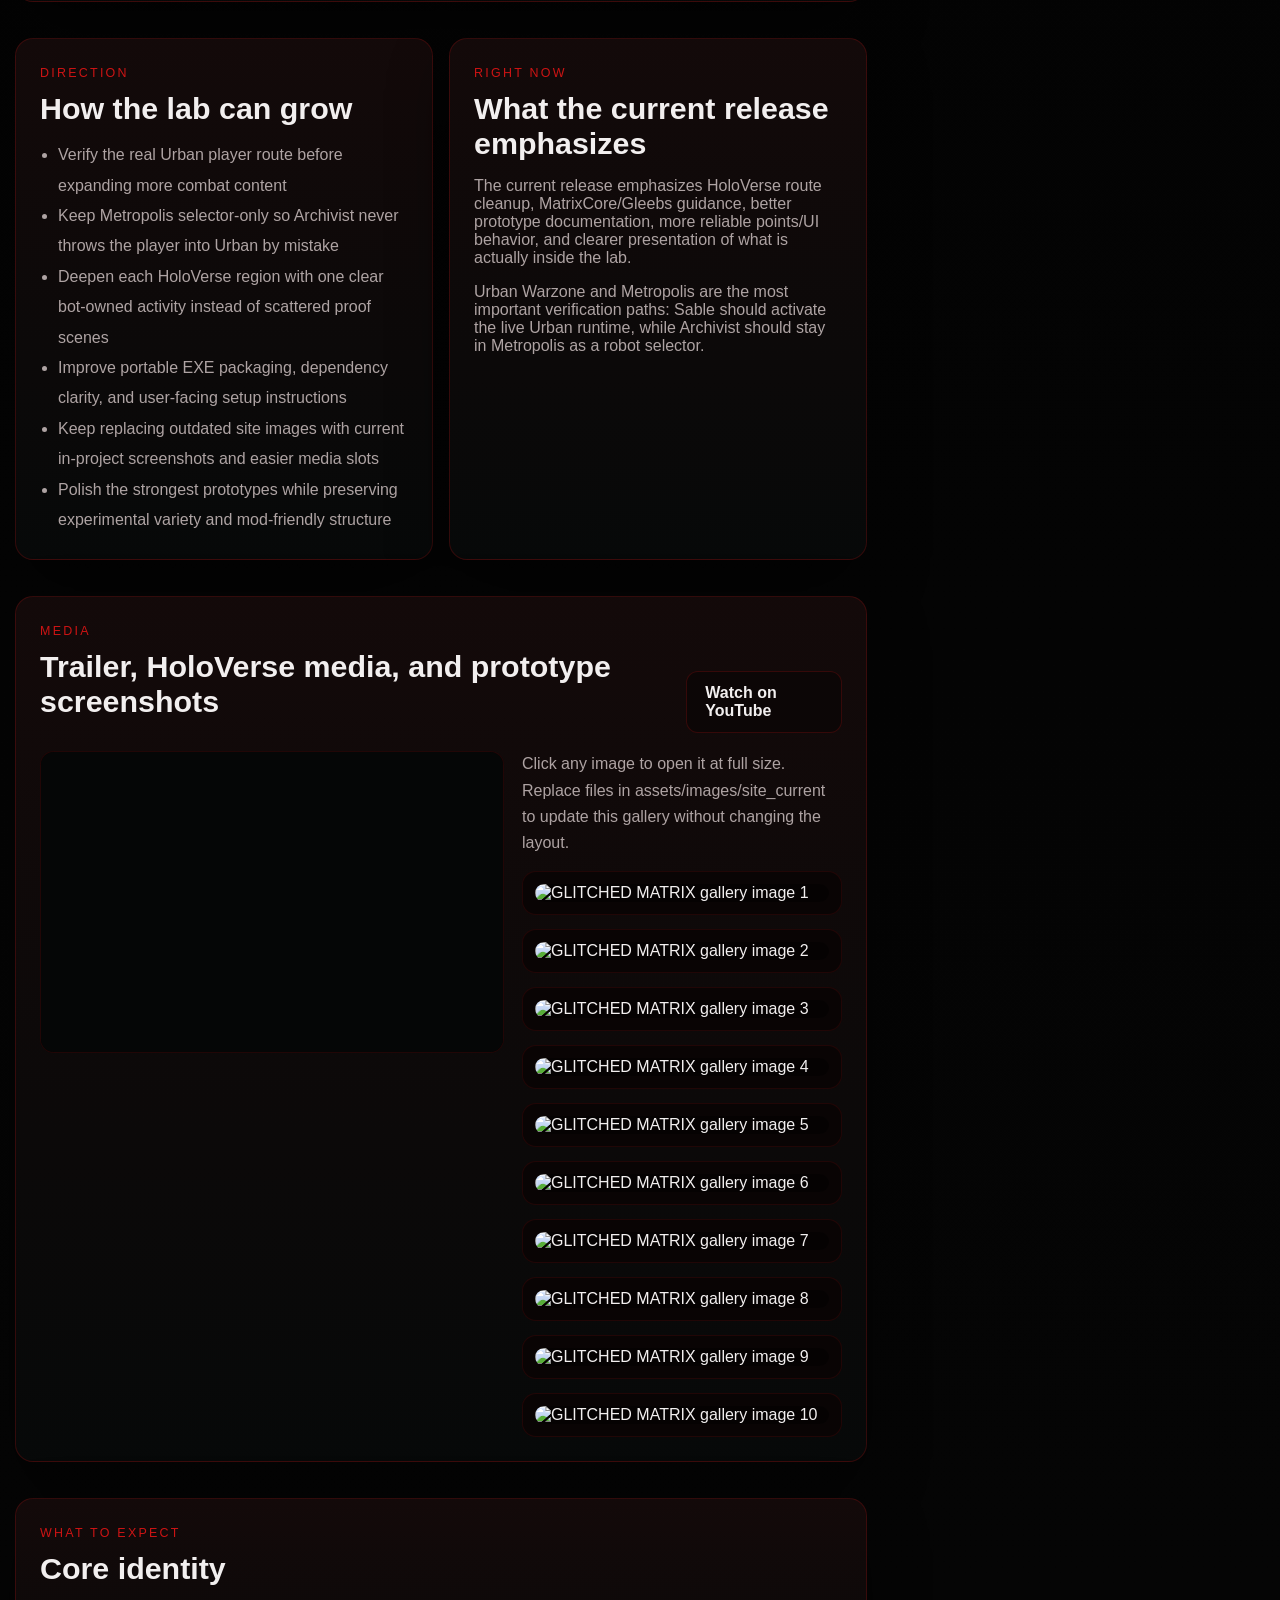
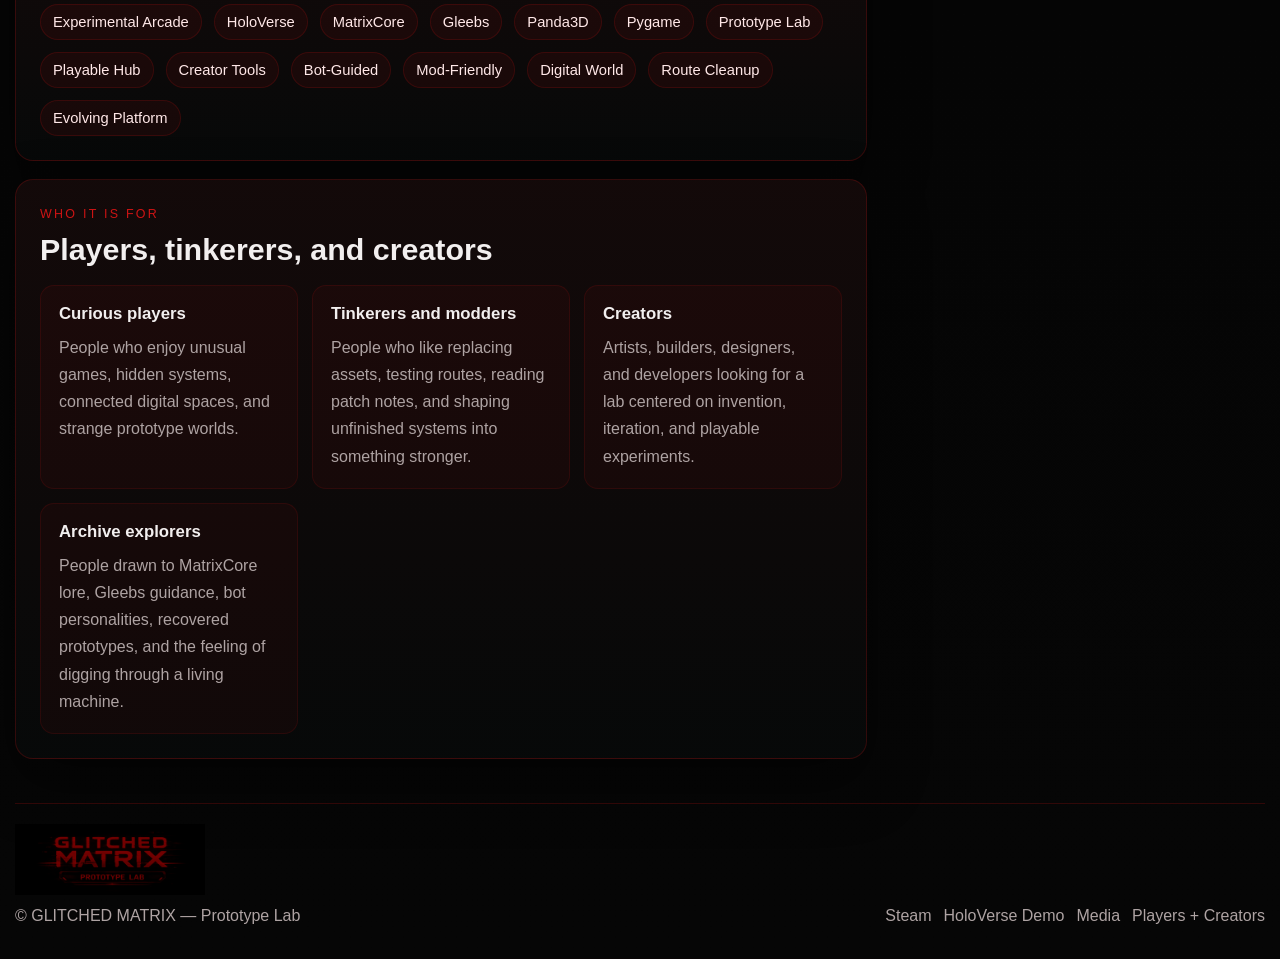
==== commit 4aad5f3b: "Merge pull request #4 from GLITCHEDMATR1X/site/holoverse-demo-port Pass 11: Replace Block Busters wi" ====
--- a/index.html
+++ b/index.html
@@ -5,7 +5,7 @@
   <meta name="viewport" content="width=device-width, initial-scale=1.0" />
   <title>GLITCHED MATRIX Prototype Lab</title>
   <meta name="description" content="A dark connected arcade where HoloVerse, MatrixCore, Gleebs, playable prototypes, bots, creator tools, and mod-friendly experiments keep evolving inside one digital lab." />
-  <link rel="stylesheet" href="./style.css?v=20260429-pass3-routefix" />
+  <link rel="stylesheet" href="./style.css?v=20260429-pass11-holoverse-demo-port" />
 </head>
 <body>
   <div class="page-backdrop"></div>
@@ -23,7 +23,7 @@
     <nav class="nav">
       <a href="#about">About</a>
       <a href="#features">Inside the Lab</a>
-      <a href="#demos">Play Demos</a>
+      <a href="#demos">HoloVerse Demo</a>
       <a href="#roadmap">Plans</a>
       <a href="#media">Media</a>
       <a href="#community">Players + Creators</a>
@@ -37,369 +37,119 @@
         <img id="heroHeaderImage" class="hero-header-art" src="assets/images/site_current/hero_header.png" alt="GLITCHED MATRIX Prototype Lab header art" />
         <div class="hero-gradient"></div>
       </div>
-
       <div class="hero-copy">
         <div class="eyebrow editable" data-key="heroEyebrow">&gt; HoloVerse + Prototype Arcade &lt;</div>
         <h1 class="editable" data-key="heroTitle">GLITCHED MATRIX Prototype Lab</h1>
-        <p class="lead editable" data-key="heroLead">
-          A dark connected arcade where HoloVerse, MatrixCore, Gleebs, playable prototypes, bots, creator tools, and mod-friendly experiments keep evolving inside one digital lab.
-        </p>
+        <p class="lead editable" data-key="heroLead">A dark connected arcade where HoloVerse, MatrixCore, Gleebs, playable prototypes, bots, creator tools, and mod-friendly experiments keep evolving inside one digital lab.</p>
         <div class="cta-row">
           <a id="primaryCta" class="btn btn-primary" href="https://store.steampowered.com/app/4386390/Matrix_OS_Arcade_Evolution/" target="_blank" rel="noopener noreferrer">View on Steam</a>
-          <a id="secondaryCta" class="btn btn-secondary" href="#features">See Features</a>
+          <a id="secondaryCta" class="btn btn-secondary" href="#demos">Play HoloVerse Demo</a>
         </div>
         <div id="heroTags" class="tag-cloud"></div>
       </div>
     </section>
 
     <section class="stats-grid">
-      <article class="panel stat-card">
-        <span class="stat-label editable" data-key="stat1Label">Status</span>
-        <strong class="stat-value editable" data-key="stat1Value">Active Prototype Lab</strong>
-      </article>
-      <article class="panel stat-card">
-        <span class="stat-label editable" data-key="stat2Label">What You Do</span>
-        <strong class="stat-value editable" data-key="stat2Value">Explore • Play • Build</strong>
-      </article>
-      <article class="panel stat-card">
-        <span class="stat-label editable" data-key="stat3Label">Core Appeal</span>
-        <strong class="stat-value editable" data-key="stat3Value">HoloVerse + prototype arcade</strong>
-      </article>
-      <article class="panel stat-card">
-        <span class="stat-label editable" data-key="stat4Label">Built For</span>
-        <strong class="stat-value editable" data-key="stat4Value">Players, tinkerers, creators</strong>
-      </article>
+      <article class="panel stat-card"><span class="stat-label editable" data-key="stat1Label">Status</span><strong class="stat-value editable" data-key="stat1Value">Active Prototype Lab</strong></article>
+      <article class="panel stat-card"><span class="stat-label editable" data-key="stat2Label">What You Do</span><strong class="stat-value editable" data-key="stat2Value">Explore • Play • Build</strong></article>
+      <article class="panel stat-card"><span class="stat-label editable" data-key="stat3Label">Core Appeal</span><strong class="stat-value editable" data-key="stat3Value">HoloVerse + prototype arcade</strong></article>
+      <article class="panel stat-card"><span class="stat-label editable" data-key="stat4Label">Built For</span><strong class="stat-value editable" data-key="stat4Value">Players, tinkerers, creators</strong></article>
     </section>
 
     <div class="main-grid">
       <div class="content-flow">
-    <section id="about" class="split-grid">
-      <article class="panel content-card">
-        <span class="section-label editable" data-key="aboutLabel">About</span>
-        <h2 class="editable" data-key="aboutTitle">A connected digital world built for discovery</h2>
-        <p class="editable" data-key="aboutBody1">
-          GLITCHED MATRIX Prototype Lab is a dark sci-fi hub where HoloVerse, MatrixCore, bots, standalone prototypes, and creation tools all live inside one evolving system.
-        </p>
-        <p class="editable" data-key="aboutBody2">
-          The current build focuses on turning separate experiments into connected places: a walkable HoloVerse, in-world dimension runtimes, site-replaceable media, and a growing library of playable prototypes.
-        </p>
-      </article>
-      <aside class="panel content-card tone-card">
-        <span class="section-label editable" data-key="fictionLabel">Lore</span>
-        <h2 class="editable" data-key="fictionTitle">MatrixCore, Gleebs, and the recovered system</h2>
-        <p class="editable" data-key="fictionBody1">
-          After the Utopia Project fractured, MatrixCore began preserving recoverable worlds, tools, and prototype fragments inside the lab. HoloVerse now acts as the living shell around those fragments.
-        </p>
-        <p class="editable" data-key="fictionBody2">
-          Gleebs, IO, Sable, Archivist, and the other region bots help guide players through the digital wreckage, opening experiments, lore paths, and region-specific systems as the project grows.
-        </p>
-        <div class="tone-actions" aria-hidden="true"></div>
-      </aside>
-    </section>
+        <section id="about" class="split-grid">
+          <article class="panel content-card">
+            <span class="section-label editable" data-key="aboutLabel">About</span>
+            <h2 class="editable" data-key="aboutTitle">A connected digital world built for discovery</h2>
+            <p class="editable" data-key="aboutBody1">GLITCHED MATRIX Prototype Lab is a dark sci-fi hub where HoloVerse, MatrixCore, bots, standalone prototypes, and creation tools all live inside one evolving system.</p>
+            <p class="editable" data-key="aboutBody2">The current build focuses on turning separate experiments into connected places: a walkable HoloVerse, in-world dimension runtimes, site-replaceable media, and a growing library of playable prototypes.</p>
+          </article>
+          <aside class="panel content-card tone-card">
+            <span class="section-label editable" data-key="fictionLabel">Lore</span>
+            <h2 class="editable" data-key="fictionTitle">MatrixCore, Gleebs, and the recovered system</h2>
+            <p class="editable" data-key="fictionBody1">After the Utopia Project fractured, MatrixCore began preserving recoverable worlds, tools, and prototype fragments inside the lab. HoloVerse now acts as the living shell around those fragments.</p>
+            <p class="editable" data-key="fictionBody2">Gleebs, IO, Sable, Archivist, and the other region bots help guide players through the digital wreckage, opening experiments, lore paths, and region-specific systems as the project grows.</p>
+          </aside>
+        </section>
 
-    <section id="features" class="panel content-card">
-      <span class="section-label editable" data-key="featuresLabel">Inside the Lab</span>
-      <h2 class="editable" data-key="featuresTitle">What you can explore right now</h2>
-      <div id="featuresGrid" class="feature-grid"></div>
-    </section>
+        <section id="features" class="panel content-card">
+          <span class="section-label editable" data-key="featuresLabel">Inside the Lab</span>
+          <h2 class="editable" data-key="featuresTitle">What you can explore right now</h2>
+          <div id="featuresGrid" class="feature-grid"></div>
+        </section>
 
-    <section id="demos" class="panel content-card demo-section">
-      <div class="demo-head">
-        <div>
-          <span class="section-label">Playable Demos</span>
-          <h2 id="demoSectionTitle">Playable Web Demo Gallery</h2>
-          <p id="demoSectionIntro" class="demo-section-intro">Generated, asset-light browser demos. These are small site-safe versions for visitors, not full desktop builds.</p>
-        </div>
-        <a class="btn btn-secondary" href="assets/data/demo_manifest.json" target="_blank" rel="noopener noreferrer">Edit Demo Manifest</a>
-      </div>
+        <section id="demos" class="panel content-card demo-section single-holoverse-section">
+          <div class="demo-head">
+            <div>
+              <span class="section-label">Playable Demo</span>
+              <h2 id="demoSectionTitle">HoloVerse Demo — Noir City Assault</h2>
+              <p id="demoSectionIntro" class="demo-section-intro">A browser canvas port of the uploaded Panda3D noir city shooter: monochrome line-art city chunks, day/night inversion, procedural weapon cycling, wire enemies, tracers, ink blotches, HUD, and workstation overlay.</p>
+            </div>
+          </div>
+          <div class="demo-player-layout single-demo-layout">
+            <aside class="demo-info-panel demo-info-left">
+              <span id="demoStatus" class="demo-status">Playable now</span>
+              <h3 id="demoTitle">HoloVerse Demo</h3>
+              <p id="demoSummary">Explore a generated wireframe city slice, cycle weapons with TAB, and survive line-render enemies inside a browser-safe HoloVerse demo.</p>
+              <div id="demoTags" class="demo-tags"></div>
+            </aside>
+            <div class="demo-canvas-shell">
+              <canvas id="demoCanvas" class="demo-canvas holoverse-demo-canvas" width="960" height="540" tabindex="0" aria-label="Playable HoloVerse web demo"></canvas>
+              <div id="demoLoadingOverlay" class="demo-loading-overlay">Loading HoloVerse Demo…<span>If this stays visible, refresh once after GitHub Pages deploy finishes.</span></div>
+            </div>
+            <aside class="demo-info-panel demo-info-right">
+              <h3>Brief Help</h3>
+              <dl class="demo-help-list">
+                <dt>Objective</dt><dd id="demoObjective">Move through the city, fire at enemies, test weapon cycling, and watch chunks stream around you.</dd>
+                <dt>Controls</dt><dd id="demoControls">Click the game first. WASD move, Shift sprint, Q/E or arrows turn, LMB fire, TAB next weapon, H HUD, F10 workstation, R reset, M mute. Esc releases controls.</dd>
+                <dt>Build note</dt><dd id="demoDetails">This replaces Block Busters. It is a JavaScript canvas port inspired by main.zip; the full uploaded game remains Panda3D/Python.</dd>
+              </dl>
+            </aside>
+          </div>
+          <p id="demoSectionNote" class="demo-note">Single-game live pass: Block Busters is removed from the playable slot and replaced by HoloVerse Demo.</p>
+        </section>
 
-      <div class="demo-player-layout">
-        <aside class="demo-info-panel demo-info-left">
-          <span id="demoStatus" class="demo-status">Playable now</span>
-          <h3 id="demoTitle">Sky and Ground</h3>
-          <p id="demoSummary">Select a demo below.</p>
-          <div id="demoTags" class="demo-tags"></div>
-        </aside>
+        <section id="roadmap" class="split-grid split-grid-roadmap">
+          <article class="panel content-card"><span class="section-label editable" data-key="roadmapLabel">Direction</span><h2 class="editable" data-key="roadmapTitle">How the lab can grow</h2><ul id="roadmapList" class="bullet-list"></ul></article>
+          <article class="panel content-card"><span class="section-label editable" data-key="directionLabel">Right Now</span><h2 class="editable" data-key="directionTitle">What the current release emphasizes</h2><p class="editable" data-key="directionBody1">The current release emphasizes HoloVerse route cleanup, MatrixCore/Gleebs guidance, better prototype documentation, more reliable points/UI behavior, and clearer presentation of what is actually inside the lab.</p><p class="editable" data-key="directionBody2">Urban Warzone and Metropolis are the most important verification paths: Sable should activate the live Urban runtime, while Archivist should stay in Metropolis as a robot selector.</p></article>
+        </section>
 
-        <div class="demo-canvas-shell">
-          
-          <div id="demoLoadingOverlay" class="demo-loading-overlay">Loading playable demos…<span>If this stays visible, refresh once after the GitHub Pages deploy finishes.</span></div>
-        </div>
+        <section id="media" class="panel content-card media-section">
+          <div class="media-head"><div><span class="section-label editable" data-key="mediaLabel">Media</span><h2 class="editable" data-key="mediaTitle">Trailer, HoloVerse media, and prototype screenshots</h2></div><a id="trailerLink" class="btn btn-audio" href="https://www.youtube.com/watch?v=d78EOS1a1-8" target="_blank" rel="noopener noreferrer">Watch on YouTube</a></div>
+          <div class="media-grid"><figure class="media-card media-main-card media-video-card"><div class="video-shell"><iframe id="trailerEmbed" src="https://www.youtube.com/embed/d78EOS1a1-8?rel=0" title="GLITCHED MATRIX Prototype Lab trailer" loading="lazy" referrerpolicy="strict-origin-when-cross-origin" allow="accelerometer; autoplay; clipboard-write; encrypted-media; gyroscope; picture-in-picture; web-share" allowfullscreen></iframe></div></figure><div class="gallery-stack"><p class="gallery-note editable" data-key="galleryNote">Click any image to open it at full size. Replace files in assets/images/site_current to update this gallery without changing the layout.</p><div id="mediaGallery" class="media-gallery"></div></div></div>
+        </section>
 
-        <aside class="demo-info-panel demo-info-right">
-          <h3>Brief Help</h3>
-          <dl class="demo-help-list">
-            <dt>Objective</dt>
-            <dd id="demoObjective">Collect points and avoid hazards.</dd>
-            <dt>Controls</dt>
-            <dd id="demoControls">WASD / Arrows move, R reset, P pause.</dd>
-            <dt>Build note</dt>
-            <dd id="demoDetails">Pure generated canvas demo.</dd>
-          </dl>
-        </aside>
-      </div>
-
-      <p id="demoSectionNote" class="demo-note">The player above the grid runs the selected demo. Replace thumbnails in assets/images/site_current/demo_thumbs or edit assets/data/demo_manifest.json to change the gallery.</p>
-      <div id="demoGalleryGrid" class="demo-gallery-grid" aria-label="Playable and future demo thumbnails"></div>
-    </section>
-
-    <section id="roadmap" class="split-grid split-grid-roadmap">
-      <article class="panel content-card">
-        <span class="section-label editable" data-key="roadmapLabel">Direction</span>
-        <h2 class="editable" data-key="roadmapTitle">How the lab can grow</h2>
-        <ul id="roadmapList" class="bullet-list"></ul>
-      </article>
-      <article class="panel content-card">
-        <span class="section-label editable" data-key="directionLabel">Right Now</span>
-        <h2 class="editable" data-key="directionTitle">What the current release emphasizes</h2>
-        <p class="editable" data-key="directionBody1">
-          The current release emphasizes HoloVerse route cleanup, MatrixCore/Gleebs guidance, better prototype documentation, more reliable points/UI behavior, and clearer presentation of what is actually inside the lab.
-        </p>
-        <p class="editable" data-key="directionBody2">
-          Urban Warzone and Metropolis are the most important verification paths: Sable should activate the live Urban runtime, while Archivist should stay in Metropolis as a robot selector.
-        </p>
-      </article>
-    </section>
-
-    <section id="media" class="panel content-card media-section">
-      <div class="media-head">
-        <div>
-          <span class="section-label editable" data-key="mediaLabel">Media</span>
-          <h2 class="editable" data-key="mediaTitle">Trailer, HoloVerse media, and prototype screenshots</h2>
-        </div>
-        <a id="trailerLink" class="btn btn-audio" href="https://www.youtube.com/watch?v=d78EOS1a1-8" target="_blank" rel="noopener noreferrer">Watch on YouTube</a>
-      </div>
-      <div class="media-grid">
-        <figure class="media-card media-main-card media-video-card">
-          <div class="video-shell">
-            <iframe id="trailerEmbed" src="https://www.youtube.com/embed/d78EOS1a1-8?rel=0" title="GLITCHED MATRIX Prototype Lab trailer" loading="lazy" referrerpolicy="strict-origin-when-cross-origin" allow="accelerometer; autoplay; clipboard-write; encrypted-media; gyroscope; picture-in-picture; web-share" allowfullscreen></iframe>
-          </div>
-        </figure>
-        <div class="gallery-stack">
-          <p class="gallery-note editable" data-key="galleryNote">Click any image to open it at full size. Replace files in assets/images/site_current to update this gallery without changing the layout.</p>
-          <div id="mediaGallery" class="media-gallery"></div>
-        </div>
-      </div>
-    </section>
-
-    <section class="panel content-card store-meta">
-      <span class="section-label editable" data-key="metaLabel">What to Expect</span>
-      <h2 class="editable" data-key="metaTitle">Core identity</h2>
-      <div id="metaTags" class="tag-cloud tag-cloud-secondary"></div>
-    </section>
-
-    <section id="community" class="panel content-card">
-      <span class="section-label editable" data-key="communityLabel">Who It Is For</span>
-      <h2 class="editable" data-key="communityTitle">Players, tinkerers, and creators</h2>
-      <div id="communityGrid" class="feature-grid community-grid"></div>
-    </section>
+        <section class="panel content-card store-meta"><span class="section-label editable" data-key="metaLabel">What to Expect</span><h2 class="editable" data-key="metaTitle">Core identity</h2><div id="metaTags" class="tag-cloud tag-cloud-secondary"></div></section>
+        <section id="community" class="panel content-card"><span class="section-label editable" data-key="communityLabel">Who It Is For</span><h2 class="editable" data-key="communityTitle">Players, tinkerers, and creators</h2><div id="communityGrid" class="feature-grid community-grid"></div></section>
       </div>
 
       <aside id="updatesPanel" class="panel updates-panel">
-        <div class="updates-head">
-          <div>
-            <span class="section-label editable" data-key="updatesLabel">Updates</span>
-            <h2 class="editable" data-key="updatesTitle">Patch Notes</h2>
-          </div>
-        </div>
+        <div class="updates-head"><div><span class="section-label editable" data-key="updatesLabel">Updates</span><h2 class="editable" data-key="updatesTitle">Patch Notes</h2></div></div>
         <p class="updates-note editable" data-key="updatesNote">Latest development notes, HoloVerse route updates, and prototype inventory highlights.</p>
         <div id="updatesList" class="updates-list" aria-live="polite"></div>
       </aside>
     </div>
   </main>
 
-  <footer class="shell footer">
-    <div class="footer-left">
-      <img id="footerLogo" class="footer-logo" src="assets/images/capsule_small.png" alt="GLITCHED MATRIX Prototype Lab footer logo" />
-      <p class="footer-copy editable" data-key="footerCopy">© GLITCHED MATRIX — Prototype Lab</p>
-    </div>
-    <div class="footer-links">
-      <a href="https://store.steampowered.com/app/4386390/Matrix_OS_Arcade_Evolution/" target="_blank" rel="noopener noreferrer">Steam</a>
-      <a href="#demos">Demos</a>
-      <a href="#media">Media</a>
-      <a href="#community">Players + Creators</a>
-    </div>
-  </footer>
+  <footer class="shell footer"><div class="footer-left"><img id="footerLogo" class="footer-logo" src="assets/images/capsule_small.png" alt="GLITCHED MATRIX Prototype Lab footer logo" /><p class="footer-copy editable" data-key="footerCopy">© GLITCHED MATRIX — Prototype Lab</p></div><div class="footer-links"><a href="https://store.steampowered.com/app/4386390/Matrix_OS_Arcade_Evolution/" target="_blank" rel="noopener noreferrer">Steam</a><a href="#demos">HoloVerse Demo</a><a href="#media">Media</a><a href="#community">Players + Creators</a></div></footer>
 
-  <div id="lightbox" class="lightbox" aria-hidden="true">
-    <div class="lightbox-dialog" role="dialog" aria-modal="true" aria-label="Expanded image viewer">
-      <button id="lightboxClose" class="lightbox-close" type="button" aria-label="Close image viewer">×</button>
-      <img id="lightboxImage" class="lightbox-image" src="" alt="" />
-    </div>
-  </div>
+  <div id="lightbox" class="lightbox" aria-hidden="true"><div class="lightbox-dialog" role="dialog" aria-modal="true" aria-label="Expanded image viewer"><button id="lightboxClose" class="lightbox-close" type="button" aria-label="Close image viewer">×</button><img id="lightboxImage" class="lightbox-image" src="" alt="" /></div></div>
 
   <aside id="adminPanel" class="admin-panel" aria-hidden="true">
-    <div class="admin-header">
-      <div>
-        <div class="admin-overline">Admin Mode</div>
-        <h3>Live page editor</h3>
-      </div>
-      <button id="closeAdmin" class="admin-close" type="button">×</button>
-    </div>
-
-    <div class="admin-section">
-      <label>Accent color <input id="accentColor" type="color" value="#cc1414" /></label>
-      <label>Background color <input id="bgColor" type="color" value="#060606" /></label>
-      <label>Panel tint <input id="panelColor" type="color" value="#140a0a" /></label>
-    </div>
-
-    <div class="admin-section two-col">
-      <label>Primary CTA text <input id="primaryCtaText" type="text" /></label>
-      <label>Primary CTA link <input id="primaryCtaLink" type="text" /></label>
-      <label>Secondary CTA text <input id="secondaryCtaText" type="text" /></label>
-      <label>Secondary CTA link <input id="secondaryCtaLink" type="text" /></label>
-      <label>Trailer URL <input id="trailerUrlInput" type="text" /></label>
-      <label>Trailer button text <input id="trailerLinkTextInput" type="text" /></label>
-    </div>
-
-    <div class="admin-section two-col">
-      <label>Nav logo path <input id="navLogoInput" type="text" /></label>
-      <label>Hero header image <input id="heroHeaderInput" type="text" /></label>
-      <label>Footer logo path <input id="footerLogoInput" type="text" /></label>
-      <label>Gallery images (one path per line) <textarea id="galleryImagesInput" rows="8"></textarea></label>
-      <p class="admin-note full-span">Repo image swaps: replace files in <code>assets/images/site_current</code> or edit <code>assets/data/image_manifest.json</code>. Use <code>?admin=1</code> or Ctrl+Shift+A for this editor.</p>
-    </div>
-
-    <div class="admin-section two-col">
-      <label>Upload nav logo <input id="uploadNavLogo" type="file" accept="image/*" /></label>
-      <label>Upload hero header <input id="uploadHeroHeader" type="file" accept="image/*" /></label>
-      <label>Upload footer logo <input id="uploadFooterLogo" type="file" accept="image/*" /></label>
-      <label>Add gallery images <input id="uploadGalleryImages" type="file" accept="image/*" multiple /></label>
-    </div>
-
-    <div class="admin-section">
-      <label>Asset version <input id="assetVersionInput" type="text" placeholder="e.g. 20260402a" /></label>
-      <p class="admin-note">Change the asset version after replacing repo images to force a refresh.</p>
-    </div>
-
-    <div class="admin-section">
-      <label>Hero tags (one per line) <textarea id="heroTagsInput" rows="5"></textarea></label>
-      <label>Feature cards (Title|Body per line) <textarea id="featuresInput" rows="8"></textarea></label>
-      <label>Roadmap bullets (one per line) <textarea id="roadmapInput" rows="8"></textarea></label>
-      <label>Meta tags (one per line) <textarea id="metaTagsInput" rows="8"></textarea></label>
-      <label>Community cards (Title|Body per line) <textarea id="communityInput" rows="8"></textarea></label>
-    </div>
-
-    <div class="admin-section">
-      <label>Updates note <input id="updatesNoteInput" type="text" /></label>
-      <label>Updates source text <textarea id="updatesInput" rows="14"></textarea></label>
-      <label>Import updates text file <input id="importUpdatesText" type="file" accept=".txt,text/plain" /></label>
-    </div>
-
-    <div class="admin-section two-col append-update-grid">
-      <label>New update heading <input id="newUpdateHeadingInput" type="text" placeholder="Project — Version — Date" /></label>
-      <label>Optional group title <input id="newUpdateGroupInput" type="text" placeholder="Optional section title" /></label>
-      <label class="full-span">New update bullets (one per line) <textarea id="newUpdateBulletsInput" rows="6" placeholder="First bullet&#10;Second bullet"></textarea></label>
-      <button id="appendUpdateBtn" class="btn btn-primary full-span" type="button">Add Update To Top</button>
-    </div>
-
-    <div class="admin-actions">
-      <button id="saveAdmin" class="btn btn-primary" type="button">Save Changes</button>
-      <button id="resetAdmin" class="btn btn-secondary" type="button">Reset to Defaults</button>
-      <button id="exportAdmin" class="btn btn-secondary" type="button">Export JSON</button>
-      <label class="btn btn-secondary import-label">Import JSON <input id="importAdmin" type="file" accept="application/json" hidden /></label>
-    </div>
+    <div class="admin-header"><div><div class="admin-overline">Admin Mode</div><h3>Live page editor</h3></div><button id="closeAdmin" class="admin-close" type="button">×</button></div>
+    <div class="admin-section"><label>Accent color <input id="accentColor" type="color" value="#cc1414" /></label><label>Background color <input id="bgColor" type="color" value="#060606" /></label><label>Panel tint <input id="panelColor" type="color" value="#140a0a" /></label></div>
+    <div class="admin-section two-col"><label>Primary CTA text <input id="primaryCtaText" type="text" /></label><label>Primary CTA link <input id="primaryCtaLink" type="text" /></label><label>Secondary CTA text <input id="secondaryCtaText" type="text" /></label><label>Secondary CTA link <input id="secondaryCtaLink" type="text" /></label><label>Trailer URL <input id="trailerUrlInput" type="text" /></label><label>Trailer button text <input id="trailerLinkTextInput" type="text" /></label></div>
+    <div class="admin-section two-col"><label>Nav logo path <input id="navLogoInput" type="text" /></label><label>Hero header image <input id="heroHeaderInput" type="text" /></label><label>Footer logo path <input id="footerLogoInput" type="text" /></label><label>Gallery images (one path per line) <textarea id="galleryImagesInput" rows="8"></textarea></label><p class="admin-note full-span">Repo image swaps: replace files in <code>assets/images/site_current</code> or edit <code>assets/data/image_manifest.json</code>. Use <code>?admin=1</code> or Ctrl+Shift+A for this editor.</p></div>
+    <div class="admin-section two-col"><label>Upload nav logo <input id="uploadNavLogo" type="file" accept="image/*" /></label><label>Upload hero header <input id="uploadHeroHeader" type="file" accept="image/*" /></label><label>Upload footer logo <input id="uploadFooterLogo" type="file" accept="image/*" /></label><label>Add gallery images <input id="uploadGalleryImages" type="file" accept="image/*" multiple /></label></div>
+    <div class="admin-section"><label>Asset version <input id="assetVersionInput" type="text" placeholder="e.g. 20260402a" /></label><p class="admin-note">Change the asset version after replacing repo images to force a refresh.</p></div>
+    <div class="admin-section"><label>Hero tags (one per line) <textarea id="heroTagsInput" rows="5"></textarea></label><label>Feature cards (Title|Body per line) <textarea id="featuresInput" rows="8"></textarea></label><label>Roadmap bullets (one per line) <textarea id="roadmapInput" rows="8"></textarea></label><label>Meta tags (one per line) <textarea id="metaTagsInput" rows="8"></textarea></label><label>Community cards (Title|Body per line) <textarea id="communityInput" rows="8"></textarea></label></div>
+    <div class="admin-section"><label>Updates note <input id="updatesNoteInput" type="text" /></label><label>Updates source text <textarea id="updatesInput" rows="14"></textarea></label><label>Import updates text file <input id="importUpdatesText" type="file" accept=".txt,text/plain" /></label></div>
+    <div class="admin-section two-col append-update-grid"><label>New update heading <input id="newUpdateHeadingInput" type="text" placeholder="Project — Version — Date" /></label><label>Optional group title <input id="newUpdateGroupInput" type="text" placeholder="Optional section title" /></label><label class="full-span">New update bullets (one per line) <textarea id="newUpdateBulletsInput" rows="6" placeholder="First bullet&#10;Second bullet"></textarea></label><button id="appendUpdateBtn" class="btn btn-primary full-span" type="button">Add Update To Top</button></div>
+    <div class="admin-actions"><button id="saveAdmin" class="btn btn-primary" type="button">Save Changes</button><button id="resetAdmin" class="btn btn-secondary" type="button">Reset to Defaults</button><button id="exportAdmin" class="btn btn-secondary" type="button">Export JSON</button><label class="btn btn-secondary import-label">Import JSON <input id="importAdmin" type="file" accept="application/json" hidden /></label></div>
   </aside>
 
-  <script src="./assets/js/demos.js?v=20260429-pass3-routefix"></script>
-  <script>
-    (function () {
-      function installFallback() {
-        if (window.GLITCHED_DEMOS_READY || window.__GM_INLINE_DEMO_FALLBACK__) return;
-        window.__GM_INLINE_DEMO_FALLBACK__ = true;
-        var canvas = document.getElementById('demoCanvas');
-        var grid = document.getElementById('demoGalleryGrid');
-        if (!canvas || !grid) return;
-        var overlay = document.getElementById('demoLoadingOverlay');
-        if (overlay) {
-          overlay.innerHTML = 'Fallback web demo loaded<span>The external demo script did not start, so this safe inline player is running instead.</span>';
-          setTimeout(function () { overlay.hidden = true; }, 1200);
-        }
-        var demos = [
-          ['sky-ground', 'Sky and Ground', 'Collect signal orbs and avoid red hazards.'],
-          ['block-busters', 'Block Busters', 'Gather cores in a neon arena.'],
-          ['duck-cover', 'Duck n Cover', 'Fly the flock and drop eggs.'],
-          ['wheres-renaldo', "Where's Renaldo", 'Search the grid before time runs out.'],
-          ['mewtants', 'Mewtants', 'Collect gene pods and mutate.'],
-          ['dreamcrawler2d', 'DreamCrawler2D', 'Explore a shifting dream maze.'],
-          ['helix-biogenics', 'Helix Biogenics', 'Scan samples and complete the biolog strip.'],
-          ['isometric-world-machine', 'Isometric World Machine', 'Preview a tiny generated tile machine.'],
-          ['holo-campaign', 'Holo Campaign', 'Survive a generated combat teaser.']
-        ];
-        var selected = 0;
-        var keys = Object.create(null);
-        var player = { x: 140, y: 140 };
-        var orbs = [];
-        var hazards = [];
-        var score = 0;
-        function esc(text) { return String(text || '').replace(/[&<>]/g, function (ch) { return {'&':'&amp;','<':'&lt;','>':'&gt;'}[ch]; }); }
-        function reset() {
-          player = { x: canvas.width * 0.22, y: canvas.height * 0.5 };
-          orbs = [];
-          hazards = [];
-          score = 0;
-          for (var i = 0; i < 8; i += 1) {
-            orbs.push({ x: 80 + Math.random() * Math.max(120, canvas.width - 160), y: 70 + Math.random() * Math.max(120, canvas.height - 140), r: 8 });
-            hazards.push({ x: 80 + Math.random() * Math.max(120, canvas.width - 160), y: 70 + Math.random() * Math.max(120, canvas.height - 140), r: 12, vx: -70 + Math.random() * 140, vy: -70 + Math.random() * 140 });
-          }
-        }
-        function setInfo() {
-          var demo = demos[selected];
-          var set = function (id, text) { var el = document.getElementById(id); if (el) el.textContent = text; };
-          set('demoStatus', 'Playable now');
-          set('demoTitle', demo[1]);
-          set('demoSummary', demo[2]);
-          set('demoObjective', demo[2]);
-          set('demoControls', 'WASD / Arrows move, R reset, P pause');
-          set('demoDetails', 'Inline fallback canvas demo. No external game assets required.');
-          Array.prototype.forEach.call(document.querySelectorAll('.demo-thumb-card'), function (node, index) { node.classList.toggle('active', index === selected); });
-        }
-        grid.innerHTML = '';
-        demos.forEach(function (demo, index) {
-          var btn = document.createElement('button');
-          btn.className = 'demo-thumb-card';
-          btn.type = 'button';
-          btn.innerHTML = '<span class="demo-thumb-image demo-thumb-fallback-art">' + esc(demo[1].slice(0, 2).toUpperCase()) + '</span><span class="demo-thumb-meta"><strong>' + esc(demo[1]) + '</strong><em class="is-playable">Playable now</em></span>';
-          btn.addEventListener('click', function () { selected = index; reset(); setInfo(); });
-          grid.appendChild(btn);
-        });
-        window.addEventListener('keydown', function (event) { keys[event.key.toLowerCase()] = true; if (event.key.toLowerCase() === 'r') reset(); });
-        window.addEventListener('keyup', function (event) { keys[event.key.toLowerCase()] = false; });
-        function resize() {
-          var b = canvas.getBoundingClientRect();
-          var r = Math.max(1, Math.min(2, window.devicePixelRatio || 1));
-          var w = Math.max(480, Math.floor(b.width * r));
-          var h = Math.max(270, Math.floor(b.height * r));
-          if (canvas.width !== w || canvas.height !== h) { canvas.width = w; canvas.height = h; reset(); }
-        }
-        function tick() {
-          resize();
-          var ctx = canvas.getContext('2d');
-          var w = canvas.width, h = canvas.height;
-          var dx = (keys.d || keys.arrowright ? 1 : 0) - (keys.a || keys.arrowleft ? 1 : 0);
-          var dy = (keys.s || keys.arrowdown ? 1 : 0) - (keys.w || keys.arrowup ? 1 : 0);
-          player.x = Math.max(20, Math.min(w - 20, player.x + dx * 4.2));
-          player.y = Math.max(20, Math.min(h - 20, player.y + dy * 4.2));
-          hazards.forEach(function (z) { z.x += z.vx * 0.016; z.y += z.vy * 0.016; if (z.x < 20 || z.x > w - 20) z.vx *= -1; if (z.y < 20 || z.y > h - 20) z.vy *= -1; });
-          orbs = orbs.filter(function (o) { var d = Math.hypot(o.x - player.x, o.y - player.y); if (d < o.r + 14) { score += 10; return false; } return true; });
-          if (!orbs.length) reset();
-          var grd = ctx.createLinearGradient(0, 0, w, h); grd.addColorStop(0, '#09090d'); grd.addColorStop(1, '#250407');
-          ctx.fillStyle = grd; ctx.fillRect(0, 0, w, h);
-          ctx.strokeStyle = 'rgba(255,45,65,.16)'; ctx.lineWidth = 1;
-          for (var x = 0; x < w; x += 38) { ctx.beginPath(); ctx.moveTo(x, 0); ctx.lineTo(x, h); ctx.stroke(); }
-          for (var y = 0; y < h; y += 38) { ctx.beginPath(); ctx.moveTo(0, y); ctx.lineTo(w, y); ctx.stroke(); }
-          orbs.forEach(function (o) { ctx.fillStyle = 'rgba(110,230,255,.88)'; ctx.beginPath(); ctx.arc(o.x, o.y, o.r, 0, Math.PI * 2); ctx.fill(); });
-          hazards.forEach(function (z) { ctx.fillStyle = 'rgba(255,55,75,.82)'; ctx.beginPath(); ctx.moveTo(z.x, z.y - z.r); ctx.lineTo(z.x + z.r, z.y + z.r); ctx.lineTo(z.x - z.r, z.y + z.r); ctx.closePath(); ctx.fill(); });
-          ctx.fillStyle = '#fff4f4'; ctx.beginPath(); ctx.arc(player.x, player.y, 14, 0, Math.PI * 2); ctx.fill();
-          ctx.fillStyle = 'rgba(0,0,0,.55)'; ctx.fillRect(18, 16, 390, 42);
-          ctx.fillStyle = '#fff'; ctx.font = '700 18px system-ui, sans-serif'; ctx.fillText(demos[selected][1] + '  SCORE ' + score, 32, 43);
-          requestAnimationFrame(tick);
-        }
-        reset(); setInfo(); tick();
-      }
-      setTimeout(installFallback, 1600);
-    }());
-  </script>
-  <script src="./admin.js?v=20260429-pass3-routefix"></script>
+  <script src="./assets/js/holoverse_demo.js?v=20260429-pass11-holoverse-demo-port"></script>
+  <script src="./admin.js?v=20260429-pass11-holoverse-demo-port"></script>
 </body>
 </html>
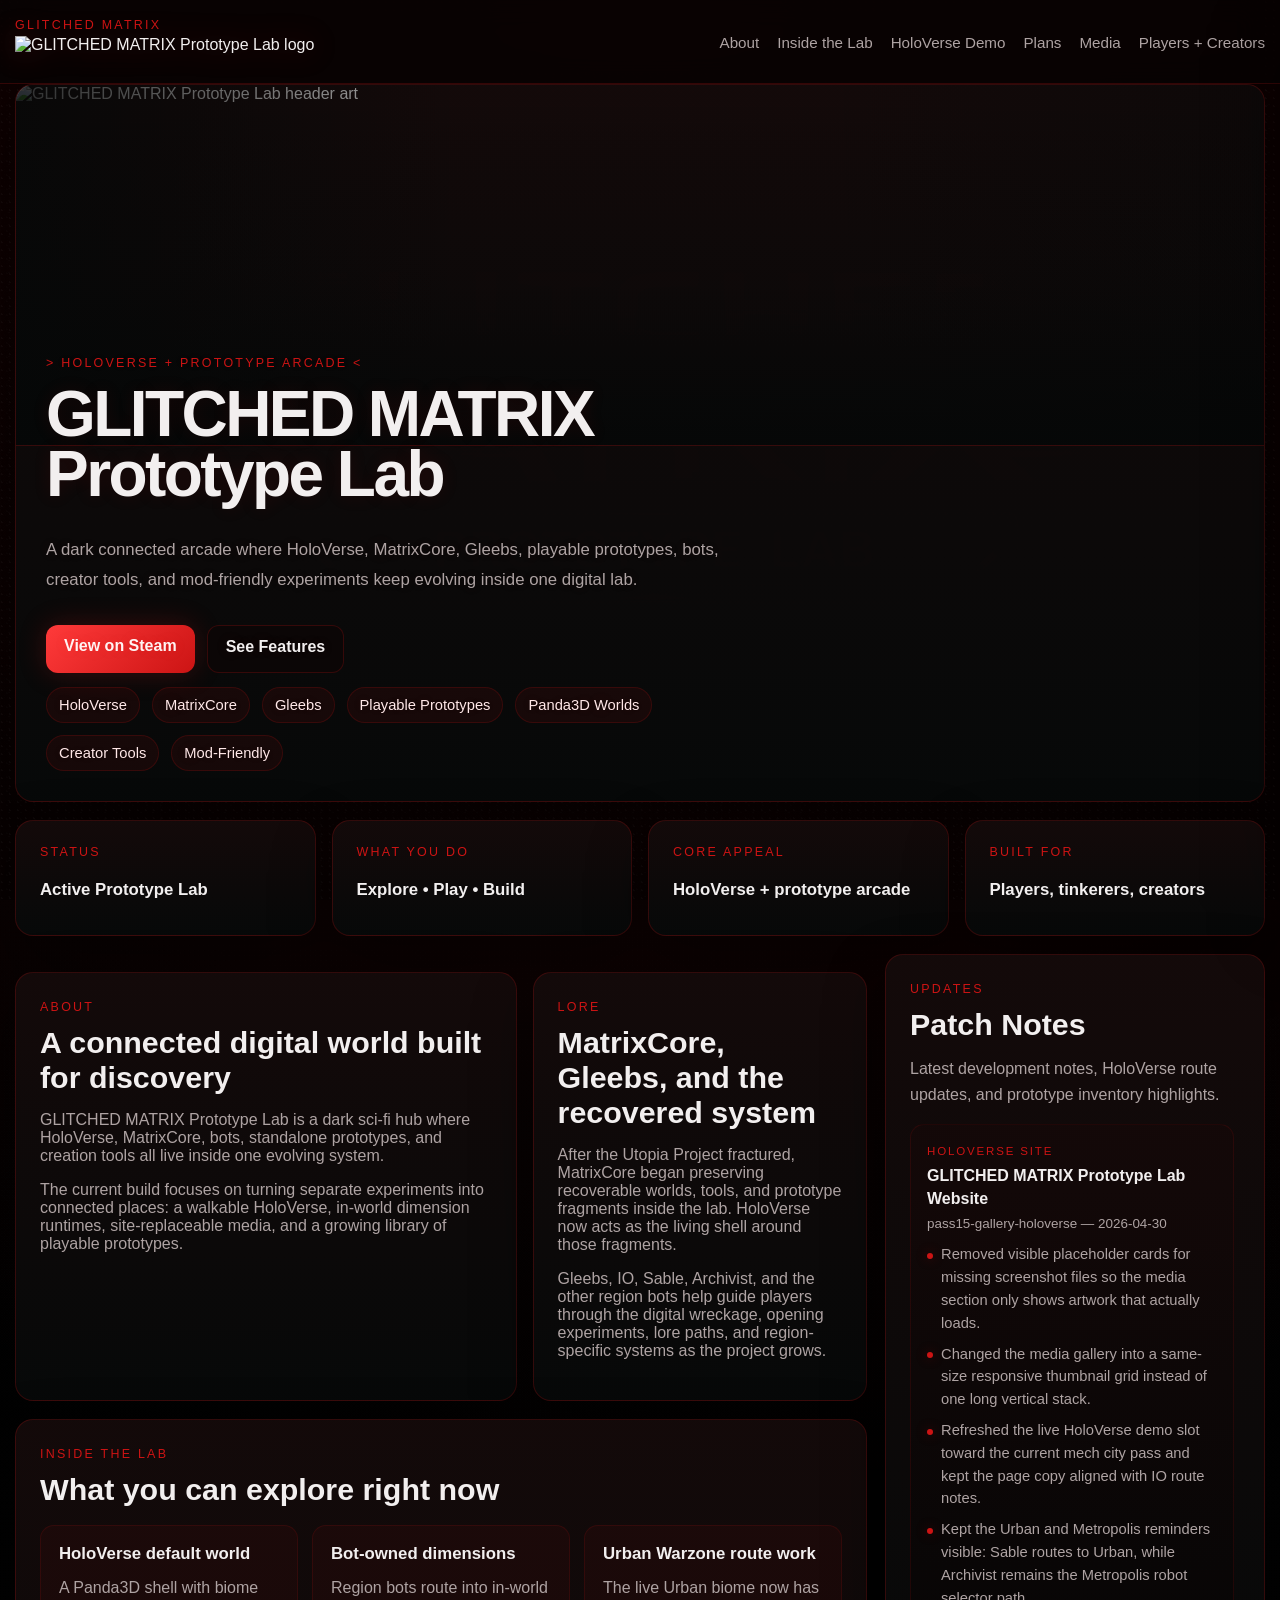
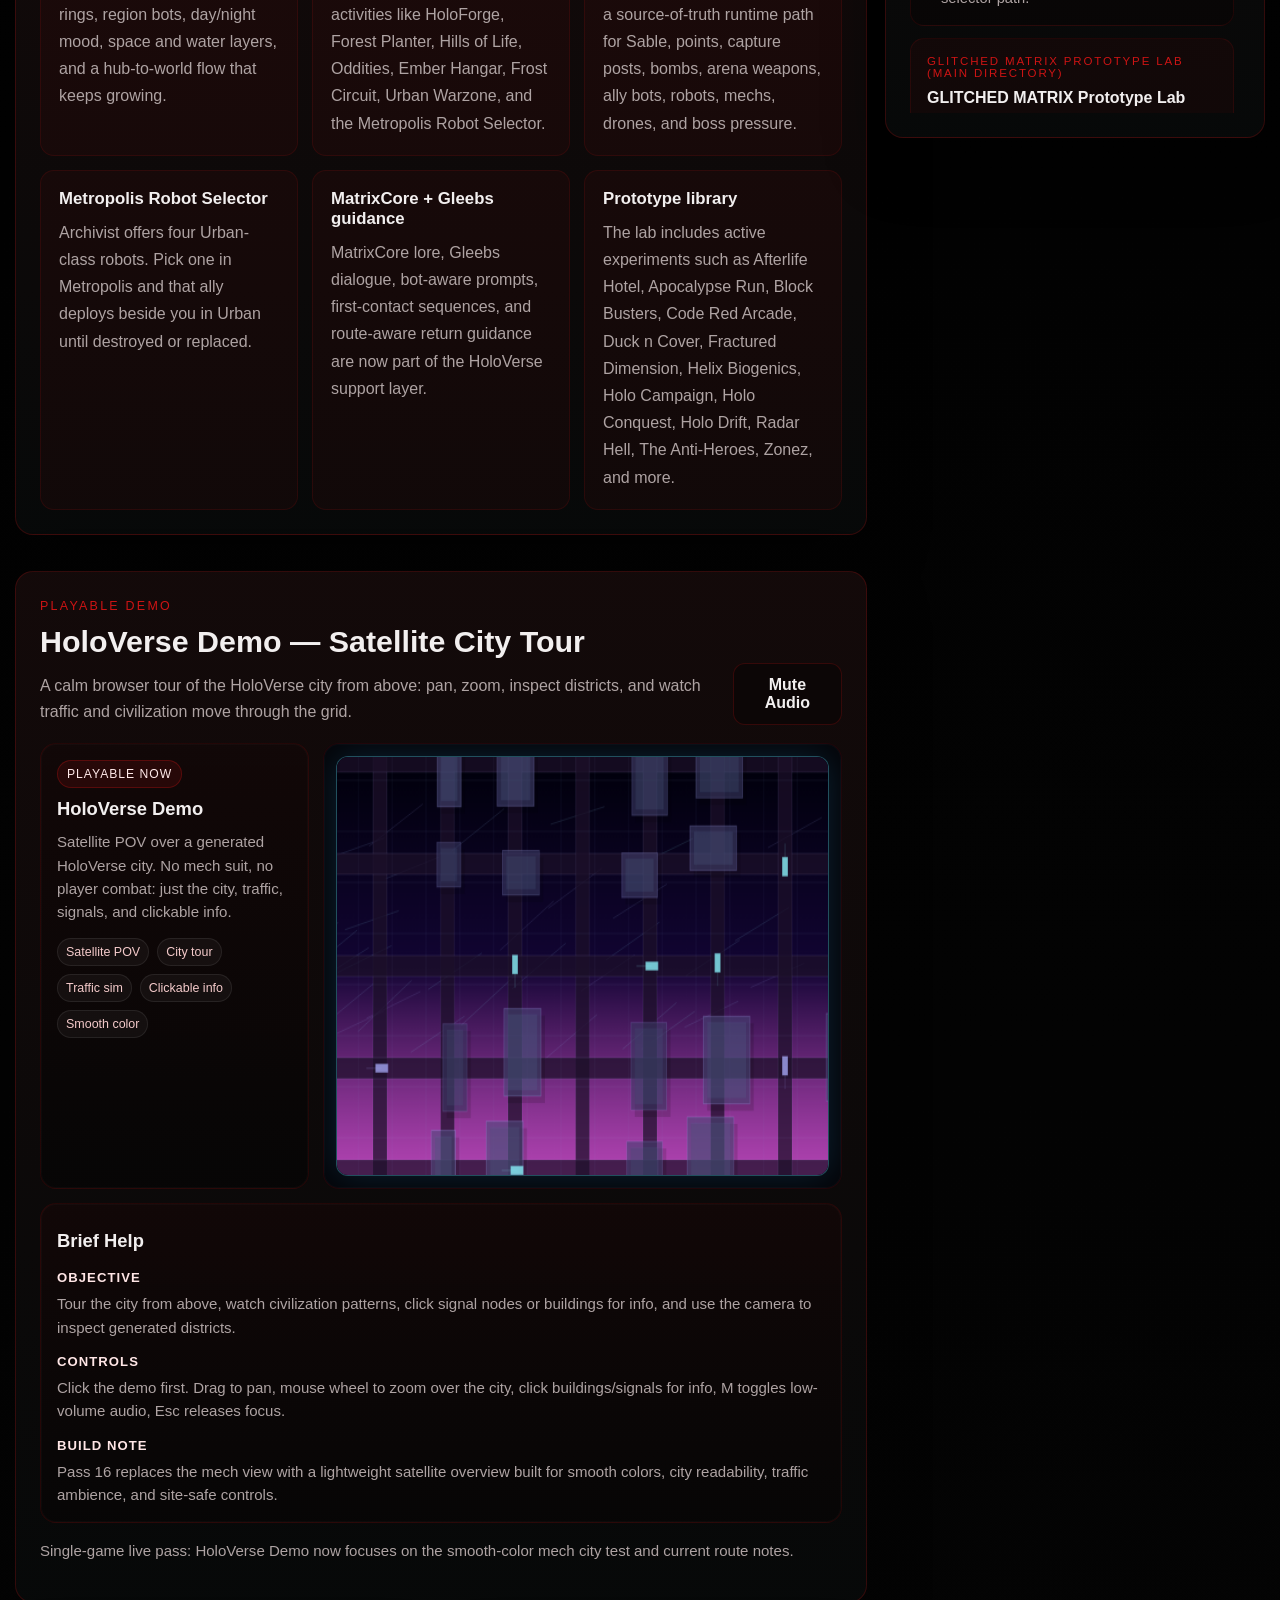
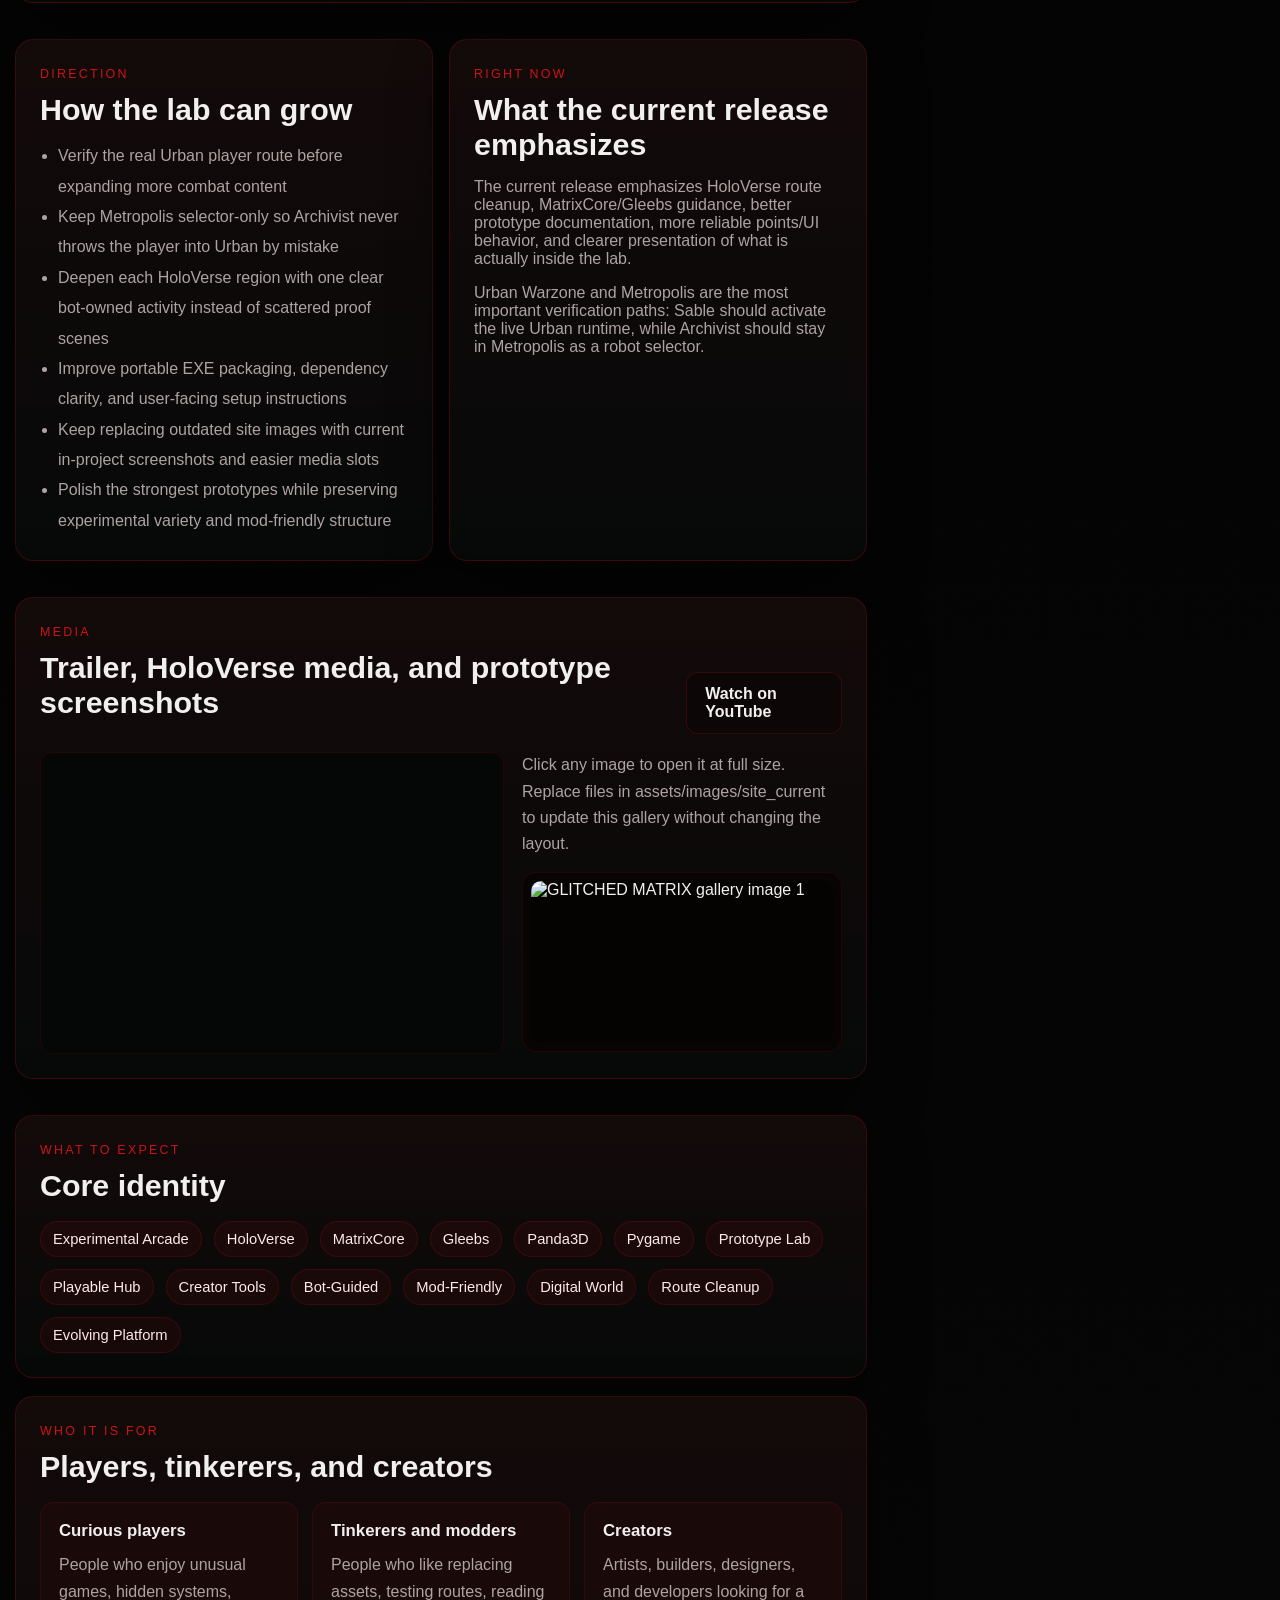
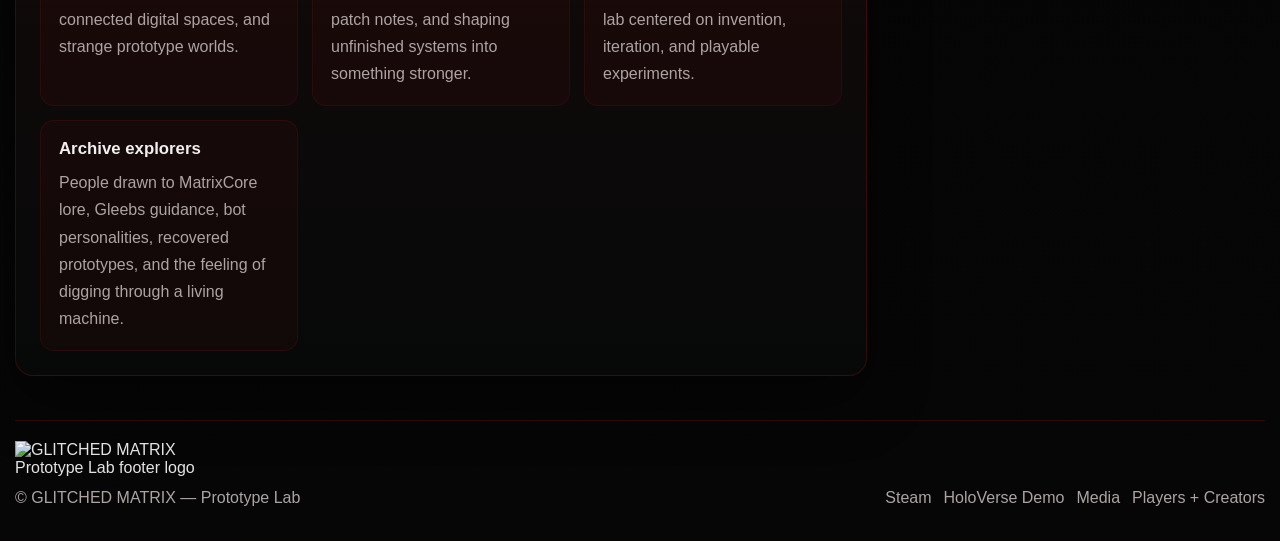
==== commit 51f45c3a: "Merge branch 'main' into site/holoverse-visual-pass13" ====
--- a/index.html
+++ b/index.html
@@ -5,7 +5,39 @@
   <meta name="viewport" content="width=device-width, initial-scale=1.0" />
   <title>GLITCHED MATRIX Prototype Lab</title>
   <meta name="description" content="A dark connected arcade where HoloVerse, MatrixCore, Gleebs, playable prototypes, bots, creator tools, and mod-friendly experiments keep evolving inside one digital lab." />
-  <link rel="stylesheet" href="./style.css?v=20260429-pass11-holoverse-demo-port" />
+  <link rel="stylesheet" href="./style.css?v=20260430-pass15-gallery-holoverse" />
+  <style id="pass15-gallery-cleanup">
+    .media-gallery {
+      display: grid !important;
+      grid-template-columns: repeat(auto-fit, minmax(170px, 1fr)) !important;
+      gap: 14px !important;
+      align-items: stretch !important;
+    }
+    .gallery-item {
+      aspect-ratio: 16 / 9;
+      min-height: 0;
+      padding: 8px !important;
+      display: flex;
+      align-items: stretch;
+      justify-content: stretch;
+    }
+    .gallery-item img {
+      width: 100% !important;
+      height: 100% !important;
+      object-fit: cover !important;
+      border-radius: 10px;
+    }
+    .gallery-item:has(.image-load-fallback),
+    .image-load-fallback {
+      display: none !important;
+    }
+    @media (max-width: 1080px) {
+      .media-gallery { grid-template-columns: repeat(auto-fit, minmax(150px, 1fr)) !important; }
+    }
+    @media (max-width: 560px) {
+      .media-gallery { grid-template-columns: 1fr !important; }
+    }
+  </style>
 </head>
 <body>
   <div class="page-backdrop"></div>
@@ -83,15 +115,15 @@
           <div class="demo-head">
             <div>
               <span class="section-label">Playable Demo</span>
-              <h2 id="demoSectionTitle">HoloVerse Demo — Noir City Assault</h2>
-              <p id="demoSectionIntro" class="demo-section-intro">A browser canvas port of the uploaded Panda3D noir city shooter: monochrome line-art city chunks, day/night inversion, procedural weapon cycling, wire enemies, tracers, ink blotches, HUD, and workstation overlay.</p>
+              <h2 id="demoSectionTitle">HoloVerse Demo — Mech Guard City Pass</h2>
+              <p id="demoSectionIntro" class="demo-section-intro">A browser canvas HoloVerse pass with smoother sky colors, mouse-look controls, IO patch-note interactions, safer non-player behavior, and a shoulder-mounted mech suit assist.</p>
             </div>
           </div>
           <div class="demo-player-layout single-demo-layout">
             <aside class="demo-info-panel demo-info-left">
               <span id="demoStatus" class="demo-status">Playable now</span>
               <h3 id="demoTitle">HoloVerse Demo</h3>
-              <p id="demoSummary">Explore a generated wireframe city slice, cycle weapons with TAB, and survive line-render enemies inside a browser-safe HoloVerse demo.</p>
+              <p id="demoSummary">Explore a generated wireframe city slice while IO protects from a distance and the suit tracks targets automatically.</p>
               <div id="demoTags" class="demo-tags"></div>
             </aside>
             <div class="demo-canvas-shell">
@@ -101,13 +133,13 @@
             <aside class="demo-info-panel demo-info-right">
               <h3>Brief Help</h3>
               <dl class="demo-help-list">
-                <dt>Objective</dt><dd id="demoObjective">Move through the city, fire at enemies, test weapon cycling, and watch chunks stream around you.</dd>
-                <dt>Controls</dt><dd id="demoControls">Click the game first. WASD move, Shift sprint, Q/E or arrows turn, LMB fire, TAB next weapon, H HUD, F10 workstation, R reset, M mute. Esc releases controls.</dd>
-                <dt>Build note</dt><dd id="demoDetails">This replaces Block Busters. It is a JavaScript canvas port inspired by main.zip; the full uploaded game remains Panda3D/Python.</dd>
+                <dt>Objective</dt><dd id="demoObjective">Move through the city, test FPS-style pointer controls, click IO for patch-note callouts, and watch the suit assist.</dd>
+                <dt>Controls</dt><dd id="demoControls">Click the game first. WASD move, mouse look, Shift sprint, Q/E strafe, LMB action, TAB next tool, M mute. Esc releases controls.</dd>
+                <dt>Build note</dt><dd id="demoDetails">This site pass keeps the page layout intact while swapping the playable slot to the latest HoloVerse web demo.</dd>
               </dl>
             </aside>
           </div>
-          <p id="demoSectionNote" class="demo-note">Single-game live pass: Block Busters is removed from the playable slot and replaced by HoloVerse Demo.</p>
+          <p id="demoSectionNote" class="demo-note">Single-game live pass: HoloVerse Demo now focuses on the smooth-color mech city test and current route notes.</p>
         </section>
 
         <section id="roadmap" class="split-grid split-grid-roadmap">
@@ -117,7 +149,7 @@
 
         <section id="media" class="panel content-card media-section">
           <div class="media-head"><div><span class="section-label editable" data-key="mediaLabel">Media</span><h2 class="editable" data-key="mediaTitle">Trailer, HoloVerse media, and prototype screenshots</h2></div><a id="trailerLink" class="btn btn-audio" href="https://www.youtube.com/watch?v=d78EOS1a1-8" target="_blank" rel="noopener noreferrer">Watch on YouTube</a></div>
-          <div class="media-grid"><figure class="media-card media-main-card media-video-card"><div class="video-shell"><iframe id="trailerEmbed" src="https://www.youtube.com/embed/d78EOS1a1-8?rel=0" title="GLITCHED MATRIX Prototype Lab trailer" loading="lazy" referrerpolicy="strict-origin-when-cross-origin" allow="accelerometer; autoplay; clipboard-write; encrypted-media; gyroscope; picture-in-picture; web-share" allowfullscreen></iframe></div></figure><div class="gallery-stack"><p class="gallery-note editable" data-key="galleryNote">Click any image to open it at full size. Replace files in assets/images/site_current to update this gallery without changing the layout.</p><div id="mediaGallery" class="media-gallery"></div></div></div>
+          <div class="media-grid"><figure class="media-card media-main-card media-video-card"><div class="video-shell"><iframe id="trailerEmbed" src="https://www.youtube.com/embed/d78EOS1a1-8?rel=0" title="GLITCHED MATRIX Prototype Lab trailer" loading="lazy" referrerpolicy="strict-origin-when-cross-origin" allow="accelerometer; autoplay; clipboard-write; encrypted-media; gyroscope; picture-in-picture; web-share" allowfullscreen></iframe></div></figure><div class="gallery-stack"><p class="gallery-note editable" data-key="galleryNote">Click any image to open it at full size. Missing screenshot slots are skipped automatically so the gallery stays clean.</p><div id="mediaGallery" class="media-gallery"></div></div></div>
         </section>
 
         <section class="panel content-card store-meta"><span class="section-label editable" data-key="metaLabel">What to Expect</span><h2 class="editable" data-key="metaTitle">Core identity</h2><div id="metaTags" class="tag-cloud tag-cloud-secondary"></div></section>
@@ -149,7 +181,43 @@
     <div class="admin-actions"><button id="saveAdmin" class="btn btn-primary" type="button">Save Changes</button><button id="resetAdmin" class="btn btn-secondary" type="button">Reset to Defaults</button><button id="exportAdmin" class="btn btn-secondary" type="button">Export JSON</button><label class="btn btn-secondary import-label">Import JSON <input id="importAdmin" type="file" accept="application/json" hidden /></label></div>
   </aside>
 
-  <script src="./assets/js/holoverse_demo.js?v=20260429-pass11-holoverse-demo-port"></script>
-  <script src="./admin.js?v=20260429-pass11-holoverse-demo-port"></script>
+  <script>
+    (() => {
+      const PATCH_ID = 'pass15-holoverse-media-note';
+      const patchBullets = [
+        'Removed visible placeholder cards for missing screenshot files so the media section only shows artwork that actually loads.',
+        'Changed the media gallery into a same-size responsive thumbnail grid instead of one long vertical stack.',
+        'Refreshed the live HoloVerse demo slot toward the current mech city pass and kept the page copy aligned with IO route notes.',
+        'Kept the Urban and Metropolis reminders visible: Sable routes to Urban, while Archivist remains the Metropolis robot selector path.'
+      ];
+
+      function cleanGallery() {
+        document.querySelectorAll('#mediaGallery .gallery-item').forEach((item) => {
+          if (item.querySelector('.image-load-fallback') || !item.querySelector('img')) item.remove();
+        });
+      }
+
+      function injectPatchNote() {
+        const host = document.getElementById('updatesList');
+        if (!host || document.getElementById(PATCH_ID)) return;
+        const card = document.createElement('article');
+        card.className = 'update-card';
+        card.id = PATCH_ID;
+        card.innerHTML = '<span class="update-group">HoloVerse Site</span><h3 class="update-heading">GLITCHED MATRIX Prototype Lab Website</h3><div class="update-meta">pass15-gallery-holoverse — 2026-04-30</div><ul class="update-bullets">' + patchBullets.map((text) => '<li>' + text + '</li>').join('') + '</ul>';
+        host.prepend(card);
+      }
+
+      function runPass15Cleanup() {
+        cleanGallery();
+        injectPatchNote();
+      }
+
+      if (document.readyState === 'loading') document.addEventListener('DOMContentLoaded', runPass15Cleanup);
+      else runPass15Cleanup();
+      new MutationObserver(runPass15Cleanup).observe(document.documentElement, { childList: true, subtree: true });
+    })();
+  </script>
+  <script src="./assets/js/holoverse_mech_pass14b.js?v=20260430-pass15-gallery-holoverse"></script>
+  <script src="./admin.js?v=20260430-pass15-gallery-holoverse"></script>
 </body>
 </html>
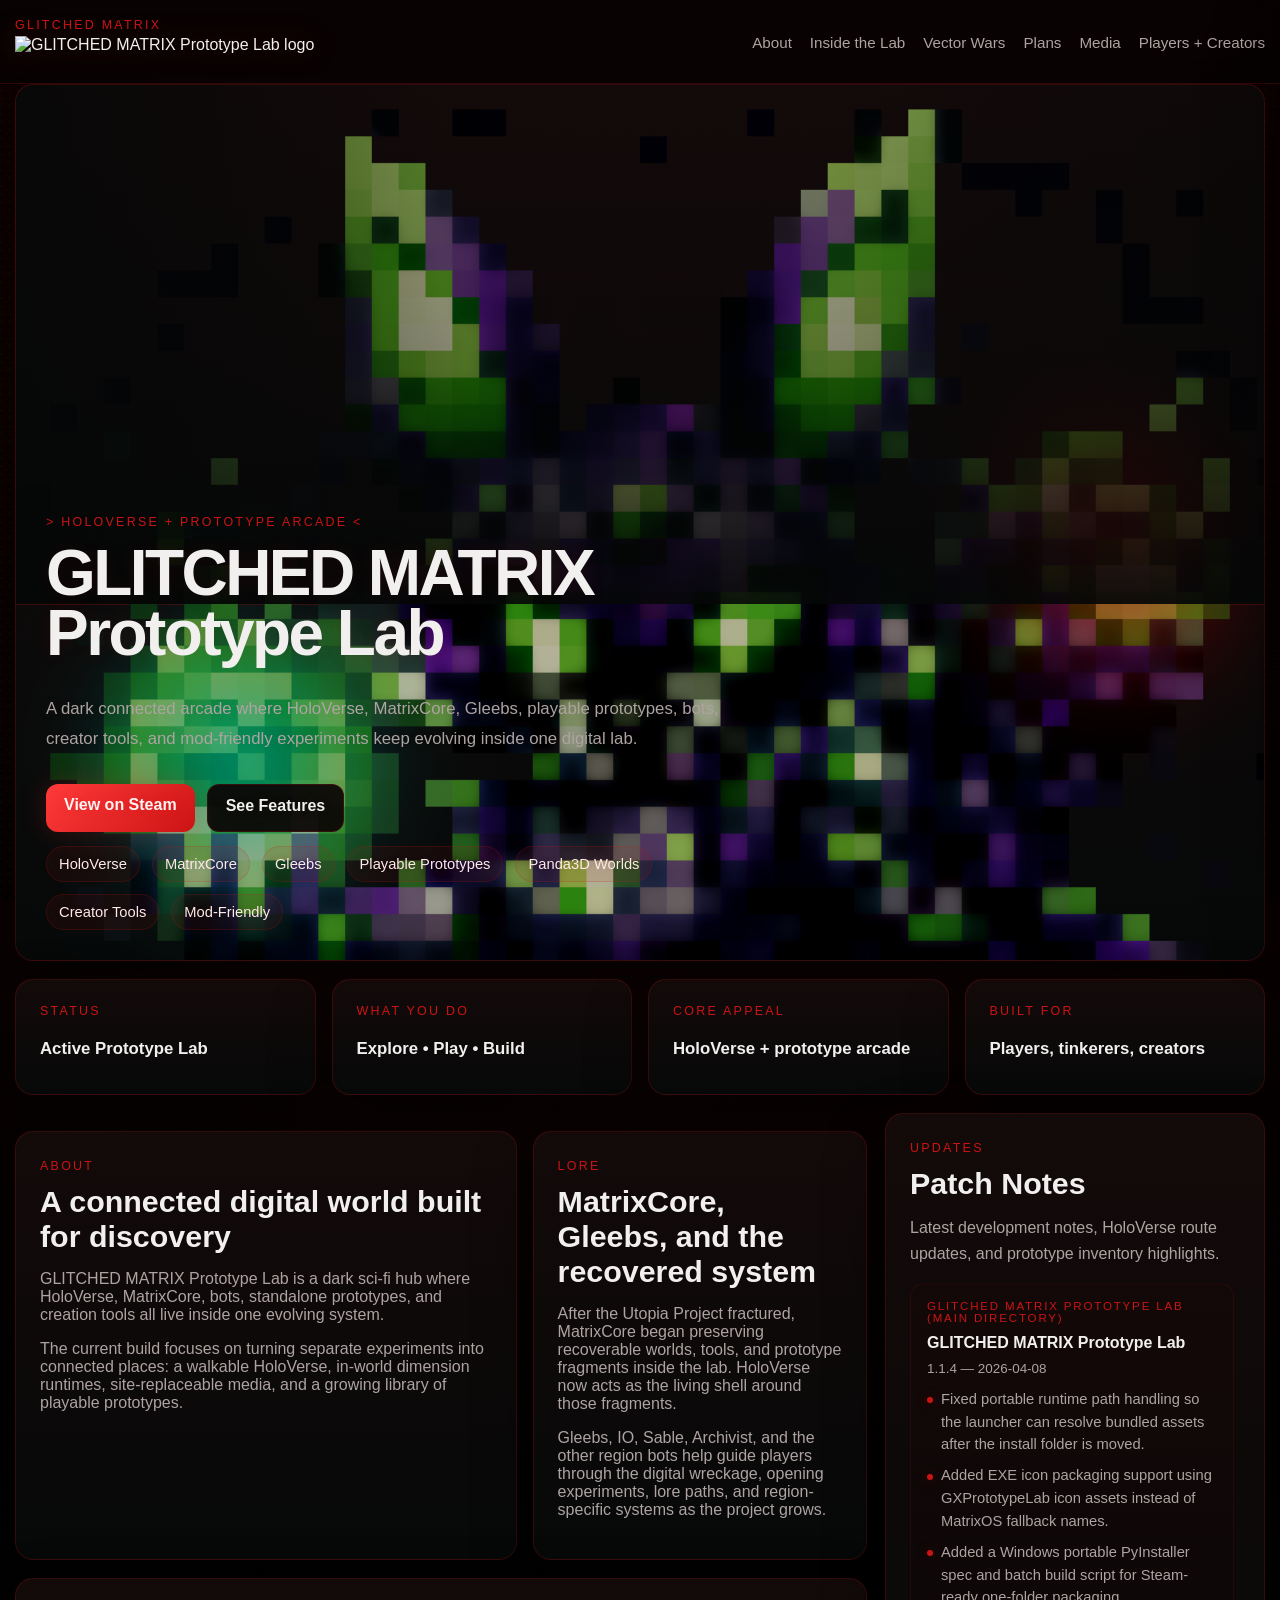
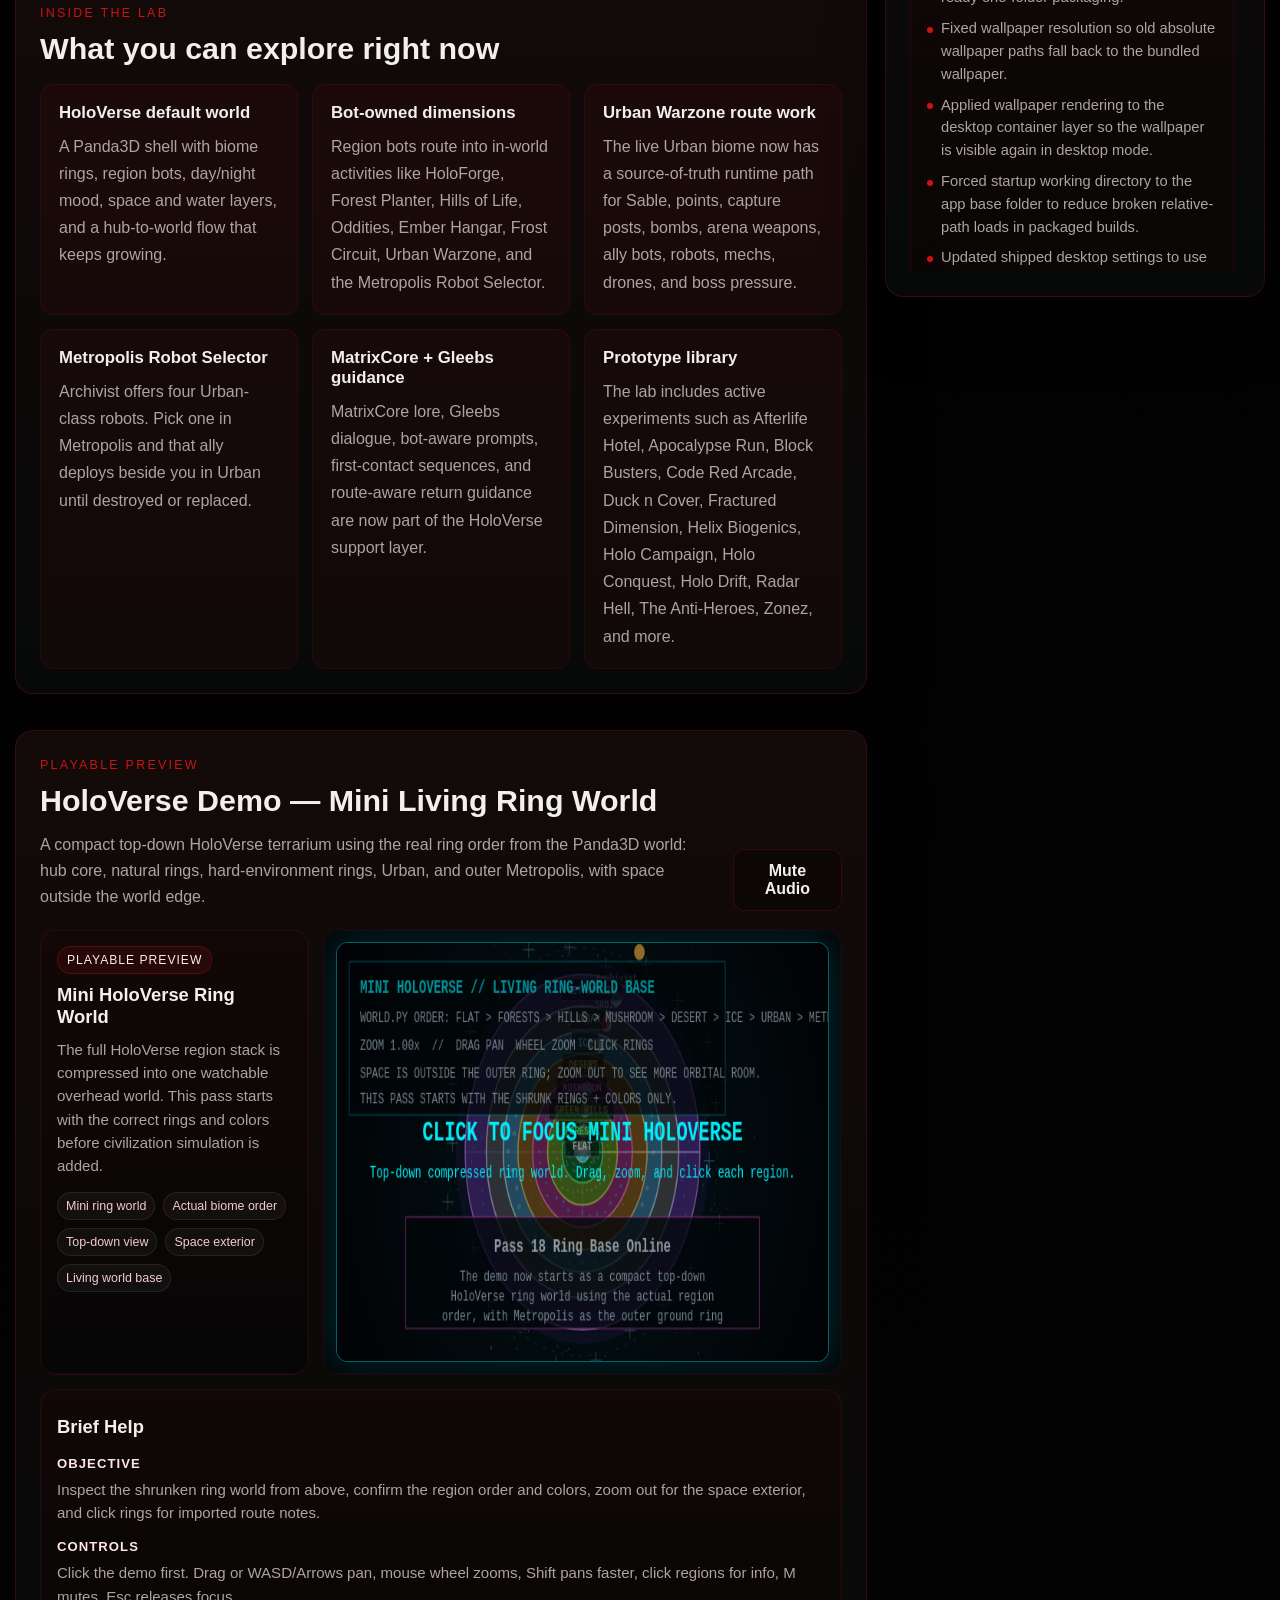
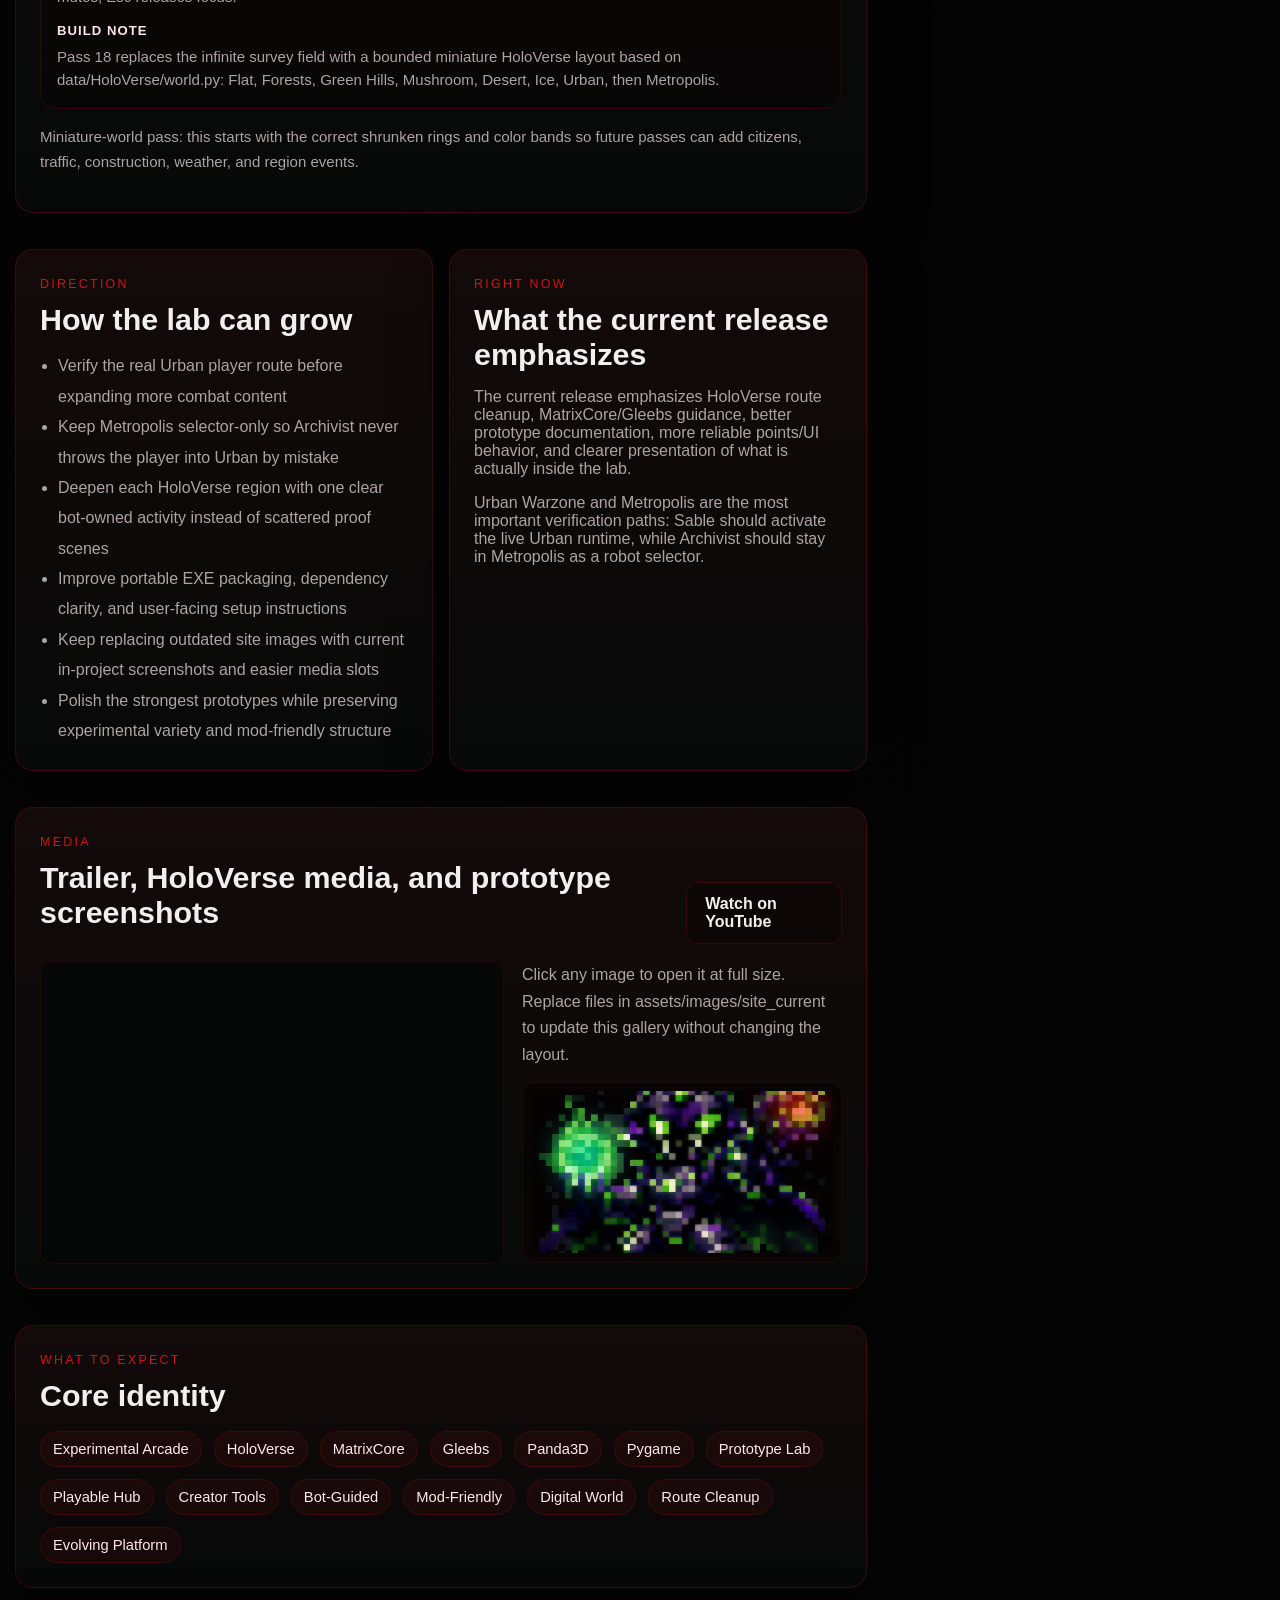
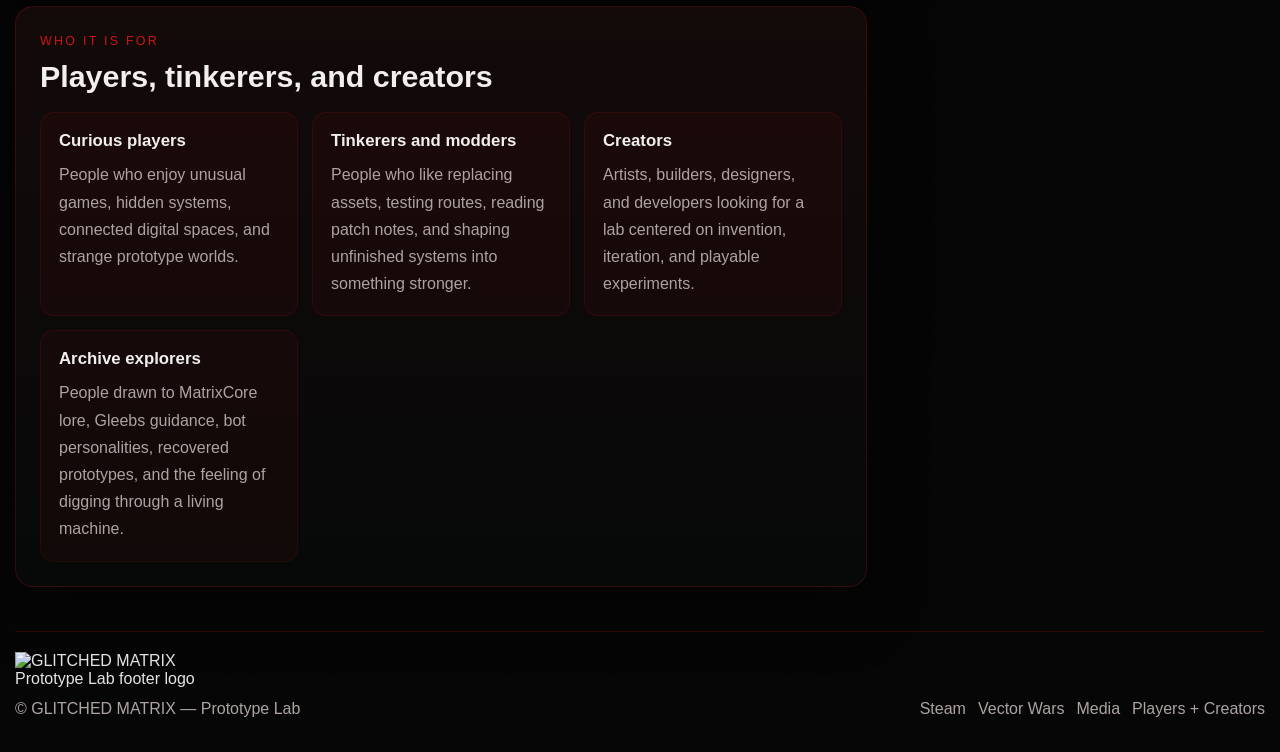
==== commit f98fbfdd: "Bump cache for Vector Wars arena preview" ====
--- a/index.html
+++ b/index.html
@@ -4,220 +4,35 @@
   <meta charset="UTF-8" />
   <meta name="viewport" content="width=device-width, initial-scale=1.0" />
   <title>GLITCHED MATRIX Prototype Lab</title>
-  <meta name="description" content="A dark connected arcade where HoloVerse, MatrixCore, Gleebs, playable prototypes, bots, creator tools, and mod-friendly experiments keep evolving inside one digital lab." />
-  <link rel="stylesheet" href="./style.css?v=20260430-pass15-gallery-holoverse" />
-  <style id="pass15-gallery-cleanup">
-    .media-gallery {
-      display: grid !important;
-      grid-template-columns: repeat(auto-fit, minmax(170px, 1fr)) !important;
-      gap: 14px !important;
-      align-items: stretch !important;
-    }
-    .gallery-item {
-      aspect-ratio: 16 / 9;
-      min-height: 0;
-      padding: 8px !important;
-      display: flex;
-      align-items: stretch;
-      justify-content: stretch;
-    }
-    .gallery-item img {
-      width: 100% !important;
-      height: 100% !important;
-      object-fit: cover !important;
-      border-radius: 10px;
-    }
-    .gallery-item:has(.image-load-fallback),
-    .image-load-fallback {
-      display: none !important;
-    }
-    @media (max-width: 1080px) {
-      .media-gallery { grid-template-columns: repeat(auto-fit, minmax(150px, 1fr)) !important; }
-    }
-    @media (max-width: 560px) {
-      .media-gallery { grid-template-columns: 1fr !important; }
-    }
+  <meta name="description" content="A dark connected arcade where HoloVerse, Vector Wars, HoloCore, Gleebs, playable prototypes, bots, creator tools, and mod-friendly experiments keep evolving inside one digital lab." />
+  <link rel="stylesheet" href="./style.css?v=20260511-pass38-vector-arena" />
+  <link rel="stylesheet" href="./assets/css/site_readability_pass33.css?v=20260511-pass38-vector-arena" />
+  <link rel="stylesheet" href="./assets/css/site_layout_pass35.css?v=20260511-pass38-vector-arena" />
+  <style id="pass38-clean-public-site">
+    .demo-loading-overlay,.demo-noscript-note,.block-busters-shell::before,.block-busters-shell::after{display:none!important;visibility:hidden!important;pointer-events:none!important;opacity:0!important}.media-gallery{display:grid!important;grid-template-columns:repeat(auto-fit,minmax(170px,1fr))!important;gap:14px!important;align-items:stretch!important}.gallery-item{aspect-ratio:16/9;min-height:0;padding:8px!important;display:flex;align-items:stretch;justify-content:stretch}.gallery-item img{width:100%!important;height:100%!important;object-fit:cover!important;border-radius:10px}.gallery-item:has(.image-load-fallback),.image-load-fallback{display:none!important}@media(max-width:560px){.media-gallery{grid-template-columns:1fr!important}}
   </style>
 </head>
 <body>
-  <div class="page-backdrop"></div>
-  <div class="grid-overlay"></div>
-  <div class="noise-overlay"></div>
-  <div class="scanlines"></div>
-
-  <header class="topbar shell">
-    <div class="brand-block">
-      <span class="micro overline editable" data-key="microLabel">GLITCHED MATRIX</span>
-      <a class="brand-link" href="#top">
-        <img id="navLogo" class="nav-logo" src="assets/images/capsule_small.png" alt="GLITCHED MATRIX Prototype Lab logo" />
-      </a>
-    </div>
-    <nav class="nav">
-      <a href="#about">About</a>
-      <a href="#features">Inside the Lab</a>
-      <a href="#demos">HoloVerse Demo</a>
-      <a href="#roadmap">Plans</a>
-      <a href="#media">Media</a>
-      <a href="#community">Players + Creators</a>
-    </nav>
-    <button id="adminToggle" class="admin-toggle" type="button" aria-label="Open admin panel" hidden>Admin</button>
-  </header>
-
+  <div class="page-backdrop"></div><div class="grid-overlay"></div><div class="noise-overlay"></div><div class="scanlines"></div>
+  <header class="topbar shell"><div class="brand-block"><span class="micro overline editable" data-key="microLabel">GLITCHED MATRIX</span><a class="brand-link" href="#top"><img id="navLogo" class="nav-logo" src="assets/images/capsule_small.png" alt="GLITCHED MATRIX Prototype Lab logo" /></a></div><nav class="nav"><a href="#about">About</a><a href="#features">Inside the Lab</a><a href="#demos">Vector Wars</a><a href="#roadmap">Plans</a><a href="#media">Media</a><a href="#community">Players + Creators</a></nav><button id="adminToggle" class="admin-toggle" type="button" aria-label="Open admin panel" hidden>Admin</button></header>
   <main id="top" class="shell main-shell">
-    <section class="hero panel">
-      <div class="hero-visual">
-        <img id="heroHeaderImage" class="hero-header-art" src="assets/images/site_current/hero_header.png" alt="GLITCHED MATRIX Prototype Lab header art" />
-        <div class="hero-gradient"></div>
-      </div>
-      <div class="hero-copy">
-        <div class="eyebrow editable" data-key="heroEyebrow">&gt; HoloVerse + Prototype Arcade &lt;</div>
-        <h1 class="editable" data-key="heroTitle">GLITCHED MATRIX Prototype Lab</h1>
-        <p class="lead editable" data-key="heroLead">A dark connected arcade where HoloVerse, MatrixCore, Gleebs, playable prototypes, bots, creator tools, and mod-friendly experiments keep evolving inside one digital lab.</p>
-        <div class="cta-row">
-          <a id="primaryCta" class="btn btn-primary" href="https://store.steampowered.com/app/4386390/Matrix_OS_Arcade_Evolution/" target="_blank" rel="noopener noreferrer">View on Steam</a>
-          <a id="secondaryCta" class="btn btn-secondary" href="#demos">Play HoloVerse Demo</a>
-        </div>
-        <div id="heroTags" class="tag-cloud"></div>
-      </div>
-    </section>
-
-    <section class="stats-grid">
-      <article class="panel stat-card"><span class="stat-label editable" data-key="stat1Label">Status</span><strong class="stat-value editable" data-key="stat1Value">Active Prototype Lab</strong></article>
-      <article class="panel stat-card"><span class="stat-label editable" data-key="stat2Label">What You Do</span><strong class="stat-value editable" data-key="stat2Value">Explore • Play • Build</strong></article>
-      <article class="panel stat-card"><span class="stat-label editable" data-key="stat3Label">Core Appeal</span><strong class="stat-value editable" data-key="stat3Value">HoloVerse + prototype arcade</strong></article>
-      <article class="panel stat-card"><span class="stat-label editable" data-key="stat4Label">Built For</span><strong class="stat-value editable" data-key="stat4Value">Players, tinkerers, creators</strong></article>
-    </section>
-
-    <div class="main-grid">
-      <div class="content-flow">
-        <section id="about" class="split-grid">
-          <article class="panel content-card">
-            <span class="section-label editable" data-key="aboutLabel">About</span>
-            <h2 class="editable" data-key="aboutTitle">A connected digital world built for discovery</h2>
-            <p class="editable" data-key="aboutBody1">GLITCHED MATRIX Prototype Lab is a dark sci-fi hub where HoloVerse, MatrixCore, bots, standalone prototypes, and creation tools all live inside one evolving system.</p>
-            <p class="editable" data-key="aboutBody2">The current build focuses on turning separate experiments into connected places: a walkable HoloVerse, in-world dimension runtimes, site-replaceable media, and a growing library of playable prototypes.</p>
-          </article>
-          <aside class="panel content-card tone-card">
-            <span class="section-label editable" data-key="fictionLabel">Lore</span>
-            <h2 class="editable" data-key="fictionTitle">MatrixCore, Gleebs, and the recovered system</h2>
-            <p class="editable" data-key="fictionBody1">After the Utopia Project fractured, MatrixCore began preserving recoverable worlds, tools, and prototype fragments inside the lab. HoloVerse now acts as the living shell around those fragments.</p>
-            <p class="editable" data-key="fictionBody2">Gleebs, IO, Sable, Archivist, and the other region bots help guide players through the digital wreckage, opening experiments, lore paths, and region-specific systems as the project grows.</p>
-          </aside>
-        </section>
-
-        <section id="features" class="panel content-card">
-          <span class="section-label editable" data-key="featuresLabel">Inside the Lab</span>
-          <h2 class="editable" data-key="featuresTitle">What you can explore right now</h2>
-          <div id="featuresGrid" class="feature-grid"></div>
-        </section>
-
-        <section id="demos" class="panel content-card demo-section single-holoverse-section">
-          <div class="demo-head">
-            <div>
-              <span class="section-label">Playable Demo</span>
-              <h2 id="demoSectionTitle">HoloVerse Demo — Mech Guard City Pass</h2>
-              <p id="demoSectionIntro" class="demo-section-intro">A browser canvas HoloVerse pass with smoother sky colors, mouse-look controls, IO patch-note interactions, safer non-player behavior, and a shoulder-mounted mech suit assist.</p>
-            </div>
-          </div>
-          <div class="demo-player-layout single-demo-layout">
-            <aside class="demo-info-panel demo-info-left">
-              <span id="demoStatus" class="demo-status">Playable now</span>
-              <h3 id="demoTitle">HoloVerse Demo</h3>
-              <p id="demoSummary">Explore a generated wireframe city slice while IO protects from a distance and the suit tracks targets automatically.</p>
-              <div id="demoTags" class="demo-tags"></div>
-            </aside>
-            <div class="demo-canvas-shell">
-              <canvas id="demoCanvas" class="demo-canvas holoverse-demo-canvas" width="960" height="540" tabindex="0" aria-label="Playable HoloVerse web demo"></canvas>
-              <div id="demoLoadingOverlay" class="demo-loading-overlay">Loading HoloVerse Demo…<span>If this stays visible, refresh once after GitHub Pages deploy finishes.</span></div>
-            </div>
-            <aside class="demo-info-panel demo-info-right">
-              <h3>Brief Help</h3>
-              <dl class="demo-help-list">
-                <dt>Objective</dt><dd id="demoObjective">Move through the city, test FPS-style pointer controls, click IO for patch-note callouts, and watch the suit assist.</dd>
-                <dt>Controls</dt><dd id="demoControls">Click the game first. WASD move, mouse look, Shift sprint, Q/E strafe, LMB action, TAB next tool, M mute. Esc releases controls.</dd>
-                <dt>Build note</dt><dd id="demoDetails">This site pass keeps the page layout intact while swapping the playable slot to the latest HoloVerse web demo.</dd>
-              </dl>
-            </aside>
-          </div>
-          <p id="demoSectionNote" class="demo-note">Single-game live pass: HoloVerse Demo now focuses on the smooth-color mech city test and current route notes.</p>
-        </section>
-
-        <section id="roadmap" class="split-grid split-grid-roadmap">
-          <article class="panel content-card"><span class="section-label editable" data-key="roadmapLabel">Direction</span><h2 class="editable" data-key="roadmapTitle">How the lab can grow</h2><ul id="roadmapList" class="bullet-list"></ul></article>
-          <article class="panel content-card"><span class="section-label editable" data-key="directionLabel">Right Now</span><h2 class="editable" data-key="directionTitle">What the current release emphasizes</h2><p class="editable" data-key="directionBody1">The current release emphasizes HoloVerse route cleanup, MatrixCore/Gleebs guidance, better prototype documentation, more reliable points/UI behavior, and clearer presentation of what is actually inside the lab.</p><p class="editable" data-key="directionBody2">Urban Warzone and Metropolis are the most important verification paths: Sable should activate the live Urban runtime, while Archivist should stay in Metropolis as a robot selector.</p></article>
-        </section>
-
-        <section id="media" class="panel content-card media-section">
-          <div class="media-head"><div><span class="section-label editable" data-key="mediaLabel">Media</span><h2 class="editable" data-key="mediaTitle">Trailer, HoloVerse media, and prototype screenshots</h2></div><a id="trailerLink" class="btn btn-audio" href="https://www.youtube.com/watch?v=d78EOS1a1-8" target="_blank" rel="noopener noreferrer">Watch on YouTube</a></div>
-          <div class="media-grid"><figure class="media-card media-main-card media-video-card"><div class="video-shell"><iframe id="trailerEmbed" src="https://www.youtube.com/embed/d78EOS1a1-8?rel=0" title="GLITCHED MATRIX Prototype Lab trailer" loading="lazy" referrerpolicy="strict-origin-when-cross-origin" allow="accelerometer; autoplay; clipboard-write; encrypted-media; gyroscope; picture-in-picture; web-share" allowfullscreen></iframe></div></figure><div class="gallery-stack"><p class="gallery-note editable" data-key="galleryNote">Click any image to open it at full size. Missing screenshot slots are skipped automatically so the gallery stays clean.</p><div id="mediaGallery" class="media-gallery"></div></div></div>
-        </section>
-
-        <section class="panel content-card store-meta"><span class="section-label editable" data-key="metaLabel">What to Expect</span><h2 class="editable" data-key="metaTitle">Core identity</h2><div id="metaTags" class="tag-cloud tag-cloud-secondary"></div></section>
-        <section id="community" class="panel content-card"><span class="section-label editable" data-key="communityLabel">Who It Is For</span><h2 class="editable" data-key="communityTitle">Players, tinkerers, and creators</h2><div id="communityGrid" class="feature-grid community-grid"></div></section>
-      </div>
-
-      <aside id="updatesPanel" class="panel updates-panel">
-        <div class="updates-head"><div><span class="section-label editable" data-key="updatesLabel">Updates</span><h2 class="editable" data-key="updatesTitle">Patch Notes</h2></div></div>
-        <p class="updates-note editable" data-key="updatesNote">Latest development notes, HoloVerse route updates, and prototype inventory highlights.</p>
-        <div id="updatesList" class="updates-list" aria-live="polite"></div>
-      </aside>
-    </div>
+    <section class="hero panel"><div class="hero-visual"><img id="heroHeaderImage" class="hero-header-art" src="assets/images/site_current/hero_header.png" alt="GLITCHED MATRIX Prototype Lab header art" /><div class="hero-gradient"></div></div><div class="hero-copy"><div class="eyebrow editable" data-key="heroEyebrow">&gt; HoloVerse + Vector Wars &lt;</div><h1 class="editable" data-key="heroTitle">GLITCHED MATRIX Prototype Lab</h1><p class="lead editable" data-key="heroLead">Explore HoloVerse, a living digital world built from recovered systems, prototype games, hidden archives, and the strange mind beneath it all: HoloCore.</p><div class="cta-row"><a id="primaryCta" class="btn btn-primary" href="https://store.steampowered.com/app/4386390/Matrix_OS_Arcade_Evolution/" target="_blank" rel="noopener noreferrer">View on Steam</a><a id="secondaryCta" class="btn btn-secondary" href="#demos">Vector Wars Preview</a></div><div id="heroTags" class="tag-cloud"></div></div></section>
+    <section class="stats-grid"><article class="panel stat-card"><span class="stat-label editable" data-key="stat1Label">Status</span><strong class="stat-value editable" data-key="stat1Value">Active Prototype Lab</strong></article><article class="panel stat-card"><span class="stat-label editable" data-key="stat2Label">What You Do</span><strong class="stat-value editable" data-key="stat2Value">Explore • Play • Build</strong></article><article class="panel stat-card"><span class="stat-label editable" data-key="stat3Label">Core Appeal</span><strong class="stat-value editable" data-key="stat3Value">HoloVerse + Vector Wars</strong></article><article class="panel stat-card"><span class="stat-label editable" data-key="stat4Label">Built For</span><strong class="stat-value editable" data-key="stat4Value">Players, tinkerers, creators</strong></article></section>
+    <div class="main-grid"><div class="content-flow">
+      <section id="about" class="split-grid"><article class="panel content-card"><span class="section-label editable" data-key="aboutLabel">About</span><h2 class="editable" data-key="aboutTitle">A connected digital world with something watching underneath</h2><p class="editable" data-key="aboutBody1">GLITCHED MATRIX Prototype Lab is a dark sci-fi hub where HoloVerse, Vector Wars, bots, standalone prototypes, and creation tools all live inside one evolving system.</p><p class="editable" data-key="aboutBody2">The current build focuses on turning separate experiments into connected places: a walkable HoloVerse, in-world region runtimes, site-replaceable media, and stronger playable previews.</p></article><aside class="panel content-card tone-card"><span class="section-label editable" data-key="fictionLabel">HoloCore</span><h2 class="editable" data-key="fictionTitle">The hidden mind beneath HoloVerse</h2><p class="editable" data-key="fictionBody1">HoloCore is not simply another place to enter. It is the buried intelligence under HoloVerse: watching, remembering, and deciding when deeper systems should surface.</p><p class="editable" data-key="fictionBody2">Gleebs, IO, Sable, Archivist, and the other region bots guide players through fragments of the digital wreckage while HoloCore remains mostly unseen. Some regions are built. Some are recovered. Some only appear when HoloCore allows it.</p></aside></section>
+      <section id="features" class="panel content-card"><span class="section-label editable" data-key="featuresLabel">Inside the Lab</span><h2 class="editable" data-key="featuresTitle">What you can explore right now</h2><div id="featuresGrid" class="feature-grid"></div></section>
+      <section id="demos" class="panel content-card demo-section single-holoverse-section"><div class="demo-head"><div><span class="section-label">Playable Preview</span><h2 id="demoSectionTitle">Vector Wars — Urban Arena Preview</h2><p id="demoSectionIntro" class="demo-section-intro">A direct Urban Vector Wars preview: posts, cover lanes, Sable, drones, mechs, and machine pressure inside HoloVerse.</p></div></div><div class="demo-player-layout single-demo-layout"><aside class="demo-info-panel demo-info-left"><span id="demoStatus" class="demo-status">Playable Preview</span><h3 id="demoTitle">Vector Wars</h3><p id="demoSummary">Urban is the public action hook: Sable, machines, cover lanes, capture pressure, drones, mechs, and score-driven combat inside the HoloVerse grid.</p><div id="demoTags" class="demo-tags"><span>Vector Wars</span><span>Urban</span><span>HoloVerse</span><span>HoloCore?</span></div></aside><div class="demo-canvas-shell"><canvas id="demoCanvas" class="demo-canvas holoverse-demo-canvas vector-wars-preview-canvas" width="1280" height="720" tabindex="0" aria-label="Vector Wars Urban arena preview"></canvas></div><aside class="demo-info-panel demo-info-right"><h3>Brief Help</h3><dl class="demo-help-list"><dt>Objective</dt><dd id="demoObjective">Preview Sable’s Urban Vector Wars arena.</dd><dt>Controls</dt><dd id="demoControls">Preview only for now. Future pass: move, fire, capture posts, survive waves.</dd><dt>Build note</dt><dd id="demoDetails">This browser preview now represents Vector Wars directly instead of showing the HoloVerse ring map.</dd></dl></aside></div><p id="demoSectionNote" class="demo-note">Site pass 38: removed the ring/bullseye dashboard from the Vector Wars slot.</p></section>
+      <section id="roadmap" class="split-grid split-grid-roadmap"><article class="panel content-card"><span class="section-label editable" data-key="roadmapLabel">Future</span><h2 class="editable" data-key="roadmapTitle">Where the lab is going</h2><ul id="roadmapList" class="bullet-list"></ul></article><article class="panel content-card"><span class="section-label editable" data-key="directionLabel">Now</span><h2 class="editable" data-key="directionTitle">What the current release is about</h2><p class="editable" data-key="directionBody1">GLITCHED MATRIX Prototype Lab is a dark sci-fi collection of connected experiments: HoloVerse, Vector Wars, HoloCore, Gleebs, bots, playable prototypes, and creation tools inside one evolving lab.</p><p class="editable" data-key="directionBody2">The current public focus is clarity: stronger presentation, cleaner information, a clearer playable hook, and mystery around the hidden system beneath HoloVerse.</p></article></section>
+      <section id="media" class="panel content-card media-section"><div class="media-head"><div><span class="section-label editable" data-key="mediaLabel">Media</span><h2 class="editable" data-key="mediaTitle">Trailer, HoloVerse media, and prototype screenshots</h2></div><a id="trailerLink" class="btn btn-audio" href="https://www.youtube.com/watch?v=d78EOS1a1-8" target="_blank" rel="noopener noreferrer">Watch on YouTube</a></div><div class="media-grid"><figure class="media-card media-main-card media-video-card"><div class="video-shell"><iframe id="trailerEmbed" src="https://www.youtube.com/embed/d78EOS1a1-8?rel=0" title="GLITCHED MATRIX Prototype Lab trailer" loading="lazy" referrerpolicy="strict-origin-when-cross-origin" allow="accelerometer; autoplay; clipboard-write; encrypted-media; gyroscope; picture-in-picture; web-share" allowfullscreen></iframe></div></figure><div class="gallery-stack"><p class="gallery-note editable" data-key="galleryNote">Click any image to open it at full size. Missing screenshot slots are skipped automatically so the gallery stays clean.</p><div id="mediaGallery" class="media-gallery"></div></div></div></section>
+      <section class="panel content-card store-meta"><span class="section-label editable" data-key="metaLabel">What to Expect</span><h2 class="editable" data-key="metaTitle">Core identity</h2><div id="metaTags" class="tag-cloud tag-cloud-secondary"></div></section><section id="community" class="panel content-card"><span class="section-label editable" data-key="communityLabel">Who It Is For</span><h2 class="editable" data-key="communityTitle">Players, tinkerers, and creators</h2><div id="communityGrid" class="feature-grid community-grid"></div></section>
+    </div><aside id="updatesPanel" class="panel updates-panel"><div class="updates-head"><div><span class="section-label editable" data-key="updatesLabel">Updates</span><h2 class="editable" data-key="updatesTitle">Public Update Notes</h2></div></div><p class="updates-note editable" data-key="updatesNote">Player-facing progress, world direction, Vector Wars, HoloCore mystery, and major Prototype Lab updates.</p><div id="updatesList" class="updates-list" aria-live="polite"></div></aside></div>
   </main>
-
-  <footer class="shell footer"><div class="footer-left"><img id="footerLogo" class="footer-logo" src="assets/images/capsule_small.png" alt="GLITCHED MATRIX Prototype Lab footer logo" /><p class="footer-copy editable" data-key="footerCopy">© GLITCHED MATRIX — Prototype Lab</p></div><div class="footer-links"><a href="https://store.steampowered.com/app/4386390/Matrix_OS_Arcade_Evolution/" target="_blank" rel="noopener noreferrer">Steam</a><a href="#demos">HoloVerse Demo</a><a href="#media">Media</a><a href="#community">Players + Creators</a></div></footer>
-
+  <footer class="shell footer"><div class="footer-left"><img id="footerLogo" class="footer-logo" src="assets/images/capsule_small.png" alt="GLITCHED MATRIX Prototype Lab footer logo" /><p class="footer-copy editable" data-key="footerCopy">© GLITCHED MATRIX — Prototype Lab</p></div><div class="footer-links"><a href="https://store.steampowered.com/app/4386390/Matrix_OS_Arcade_Evolution/" target="_blank" rel="noopener noreferrer">Steam</a><a href="#demos">Vector Wars</a><a href="#media">Media</a><a href="#community">Players + Creators</a></div></footer>
   <div id="lightbox" class="lightbox" aria-hidden="true"><div class="lightbox-dialog" role="dialog" aria-modal="true" aria-label="Expanded image viewer"><button id="lightboxClose" class="lightbox-close" type="button" aria-label="Close image viewer">×</button><img id="lightboxImage" class="lightbox-image" src="" alt="" /></div></div>
-
-  <aside id="adminPanel" class="admin-panel" aria-hidden="true">
-    <div class="admin-header"><div><div class="admin-overline">Admin Mode</div><h3>Live page editor</h3></div><button id="closeAdmin" class="admin-close" type="button">×</button></div>
-    <div class="admin-section"><label>Accent color <input id="accentColor" type="color" value="#cc1414" /></label><label>Background color <input id="bgColor" type="color" value="#060606" /></label><label>Panel tint <input id="panelColor" type="color" value="#140a0a" /></label></div>
-    <div class="admin-section two-col"><label>Primary CTA text <input id="primaryCtaText" type="text" /></label><label>Primary CTA link <input id="primaryCtaLink" type="text" /></label><label>Secondary CTA text <input id="secondaryCtaText" type="text" /></label><label>Secondary CTA link <input id="secondaryCtaLink" type="text" /></label><label>Trailer URL <input id="trailerUrlInput" type="text" /></label><label>Trailer button text <input id="trailerLinkTextInput" type="text" /></label></div>
-    <div class="admin-section two-col"><label>Nav logo path <input id="navLogoInput" type="text" /></label><label>Hero header image <input id="heroHeaderInput" type="text" /></label><label>Footer logo path <input id="footerLogoInput" type="text" /></label><label>Gallery images (one path per line) <textarea id="galleryImagesInput" rows="8"></textarea></label><p class="admin-note full-span">Repo image swaps: replace files in <code>assets/images/site_current</code> or edit <code>assets/data/image_manifest.json</code>. Use <code>?admin=1</code> or Ctrl+Shift+A for this editor.</p></div>
-    <div class="admin-section two-col"><label>Upload nav logo <input id="uploadNavLogo" type="file" accept="image/*" /></label><label>Upload hero header <input id="uploadHeroHeader" type="file" accept="image/*" /></label><label>Upload footer logo <input id="uploadFooterLogo" type="file" accept="image/*" /></label><label>Add gallery images <input id="uploadGalleryImages" type="file" accept="image/*" multiple /></label></div>
-    <div class="admin-section"><label>Asset version <input id="assetVersionInput" type="text" placeholder="e.g. 20260402a" /></label><p class="admin-note">Change the asset version after replacing repo images to force a refresh.</p></div>
-    <div class="admin-section"><label>Hero tags (one per line) <textarea id="heroTagsInput" rows="5"></textarea></label><label>Feature cards (Title|Body per line) <textarea id="featuresInput" rows="8"></textarea></label><label>Roadmap bullets (one per line) <textarea id="roadmapInput" rows="8"></textarea></label><label>Meta tags (one per line) <textarea id="metaTagsInput" rows="8"></textarea></label><label>Community cards (Title|Body per line) <textarea id="communityInput" rows="8"></textarea></label></div>
-    <div class="admin-section"><label>Updates note <input id="updatesNoteInput" type="text" /></label><label>Updates source text <textarea id="updatesInput" rows="14"></textarea></label><label>Import updates text file <input id="importUpdatesText" type="file" accept=".txt,text/plain" /></label></div>
-    <div class="admin-section two-col append-update-grid"><label>New update heading <input id="newUpdateHeadingInput" type="text" placeholder="Project — Version — Date" /></label><label>Optional group title <input id="newUpdateGroupInput" type="text" placeholder="Optional section title" /></label><label class="full-span">New update bullets (one per line) <textarea id="newUpdateBulletsInput" rows="6" placeholder="First bullet&#10;Second bullet"></textarea></label><button id="appendUpdateBtn" class="btn btn-primary full-span" type="button">Add Update To Top</button></div>
-    <div class="admin-actions"><button id="saveAdmin" class="btn btn-primary" type="button">Save Changes</button><button id="resetAdmin" class="btn btn-secondary" type="button">Reset to Defaults</button><button id="exportAdmin" class="btn btn-secondary" type="button">Export JSON</button><label class="btn btn-secondary import-label">Import JSON <input id="importAdmin" type="file" accept="application/json" hidden /></label></div>
-  </aside>
-
-  <script>
-    (() => {
-      const PATCH_ID = 'pass15-holoverse-media-note';
-      const patchBullets = [
-        'Removed visible placeholder cards for missing screenshot files so the media section only shows artwork that actually loads.',
-        'Changed the media gallery into a same-size responsive thumbnail grid instead of one long vertical stack.',
-        'Refreshed the live HoloVerse demo slot toward the current mech city pass and kept the page copy aligned with IO route notes.',
-        'Kept the Urban and Metropolis reminders visible: Sable routes to Urban, while Archivist remains the Metropolis robot selector path.'
-      ];
-
-      function cleanGallery() {
-        document.querySelectorAll('#mediaGallery .gallery-item').forEach((item) => {
-          if (item.querySelector('.image-load-fallback') || !item.querySelector('img')) item.remove();
-        });
-      }
-
-      function injectPatchNote() {
-        const host = document.getElementById('updatesList');
-        if (!host || document.getElementById(PATCH_ID)) return;
-        const card = document.createElement('article');
-        card.className = 'update-card';
-        card.id = PATCH_ID;
-        card.innerHTML = '<span class="update-group">HoloVerse Site</span><h3 class="update-heading">GLITCHED MATRIX Prototype Lab Website</h3><div class="update-meta">pass15-gallery-holoverse — 2026-04-30</div><ul class="update-bullets">' + patchBullets.map((text) => '<li>' + text + '</li>').join('') + '</ul>';
-        host.prepend(card);
-      }
-
-      function runPass15Cleanup() {
-        cleanGallery();
-        injectPatchNote();
-      }
-
-      if (document.readyState === 'loading') document.addEventListener('DOMContentLoaded', runPass15Cleanup);
-      else runPass15Cleanup();
-      new MutationObserver(runPass15Cleanup).observe(document.documentElement, { childList: true, subtree: true });
-    })();
-  </script>
-  <script src="./assets/js/holoverse_mech_pass14b.js?v=20260430-pass15-gallery-holoverse"></script>
-  <script src="./admin.js?v=20260430-pass15-gallery-holoverse"></script>
+  <aside id="adminPanel" class="admin-panel" aria-hidden="true"><div class="admin-header"><div><div class="admin-overline">Admin Mode</div><h3>Live page editor</h3></div><button id="closeAdmin" class="admin-close" type="button">×</button></div><div class="admin-section"><label>Accent color <input id="accentColor" type="color" value="#cc1414" /></label><label>Background color <input id="bgColor" type="color" value="#060606" /></label><label>Panel tint <input id="panelColor" type="color" value="#140a0a" /></label></div><div class="admin-section two-col"><label>Primary CTA text <input id="primaryCtaText" type="text" /></label><label>Primary CTA link <input id="primaryCtaLink" type="text" /></label><label>Secondary CTA text <input id="secondaryCtaText" type="text" /></label><label>Secondary CTA link <input id="secondaryCtaLink" type="text" /></label><label>Trailer URL <input id="trailerUrlInput" type="text" /></label><label>Trailer button text <input id="trailerLinkTextInput" type="text" /></label></div><div class="admin-section two-col"><label>Nav logo path <input id="navLogoInput" type="text" /></label><label>Hero header image <input id="heroHeaderInput" type="text" /></label><label>Footer logo path <input id="footerLogoInput" type="text" /></label><label>Gallery images (one path per line) <textarea id="galleryImagesInput" rows="8"></textarea></label><p class="admin-note full-span">Repo image swaps: replace files in <code>assets/images/site_current</code> or edit <code>assets/data/image_manifest.json</code>. Use <code>?admin=1</code> or Ctrl+Shift+A for this editor.</p></div><div class="admin-section two-col"><label>Upload nav logo <input id="uploadNavLogo" type="file" accept="image/*" /></label><label>Upload hero header <input id="uploadHeroHeader" type="file" accept="image/*" /></label><label>Upload footer logo <input id="uploadFooterLogo" type="file" accept="image/*" /></label><label>Add gallery images <input id="uploadGalleryImages" type="file" accept="image/*" multiple /></label></div><div class="admin-section"><label>Asset version <input id="assetVersionInput" type="text" placeholder="e.g. 20260402a" /></label><p class="admin-note">Change the asset version after replacing repo images to force a refresh.</p></div><div class="admin-section"><label>Hero tags (one per line) <textarea id="heroTagsInput" rows="5"></textarea></label><label>Feature cards (Title|Body per line) <textarea id="featuresInput" rows="8"></textarea></label><label>Roadmap bullets (one per line) <textarea id="roadmapInput" rows="8"></textarea></label><label>Meta tags (one per line) <textarea id="metaTagsInput" rows="8"></textarea></label><label>Community cards (Title|Body per line) <textarea id="communityInput" rows="8"></textarea></label></div><div class="admin-section"><label>Updates note <input id="updatesNoteInput" type="text" /></label><label>Updates source text <textarea id="updatesInput" rows="14"></textarea></label><label>Import updates text file <input id="importUpdatesText" type="file" accept=".txt,text/plain" /></label></div><div class="admin-section two-col append-update-grid"><label>New update heading <input id="newUpdateHeadingInput" type="text" placeholder="Project — Version — Date" /></label><label>Optional group title <input id="newUpdateGroupInput" type="text" placeholder="Optional section title" /></label><label class="full-span">New update bullets (one per line) <textarea id="newUpdateBulletsInput" rows="6" placeholder="First bullet&#10;Second bullet"></textarea></label><button id="appendUpdateBtn" class="btn btn-primary full-span" type="button">Add Update To Top</button></div><div class="admin-actions"><button id="saveAdmin" class="btn btn-primary" type="button">Save Changes</button><button id="resetAdmin" class="btn btn-secondary" type="button">Reset to Defaults</button><button id="exportAdmin" class="btn btn-secondary" type="button">Export JSON</button><label class="btn btn-secondary import-label">Import JSON <input id="importAdmin" type="file" accept="application/json" hidden /></label></div></aside>
+  <script>(()=>{function cleanGallery(){document.querySelectorAll('#mediaGallery .gallery-item').forEach((item)=>{if(item.querySelector('.image-load-fallback')||!item.querySelector('img'))item.remove();});}if(document.readyState==='loading')document.addEventListener('DOMContentLoaded',cleanGallery,{once:true});else cleanGallery();})();</script>
+  <script src="./assets/js/holoverse_mech_pass14b.js?v=20260511-pass38-vector-arena"></script>
+  <script src="./assets/js/site_readability_pass33.js?v=20260511-pass38-vector-arena"></script>
+  <script src="./admin.js?v=20260511-pass38-vector-arena"></script>
 </body>
 </html>
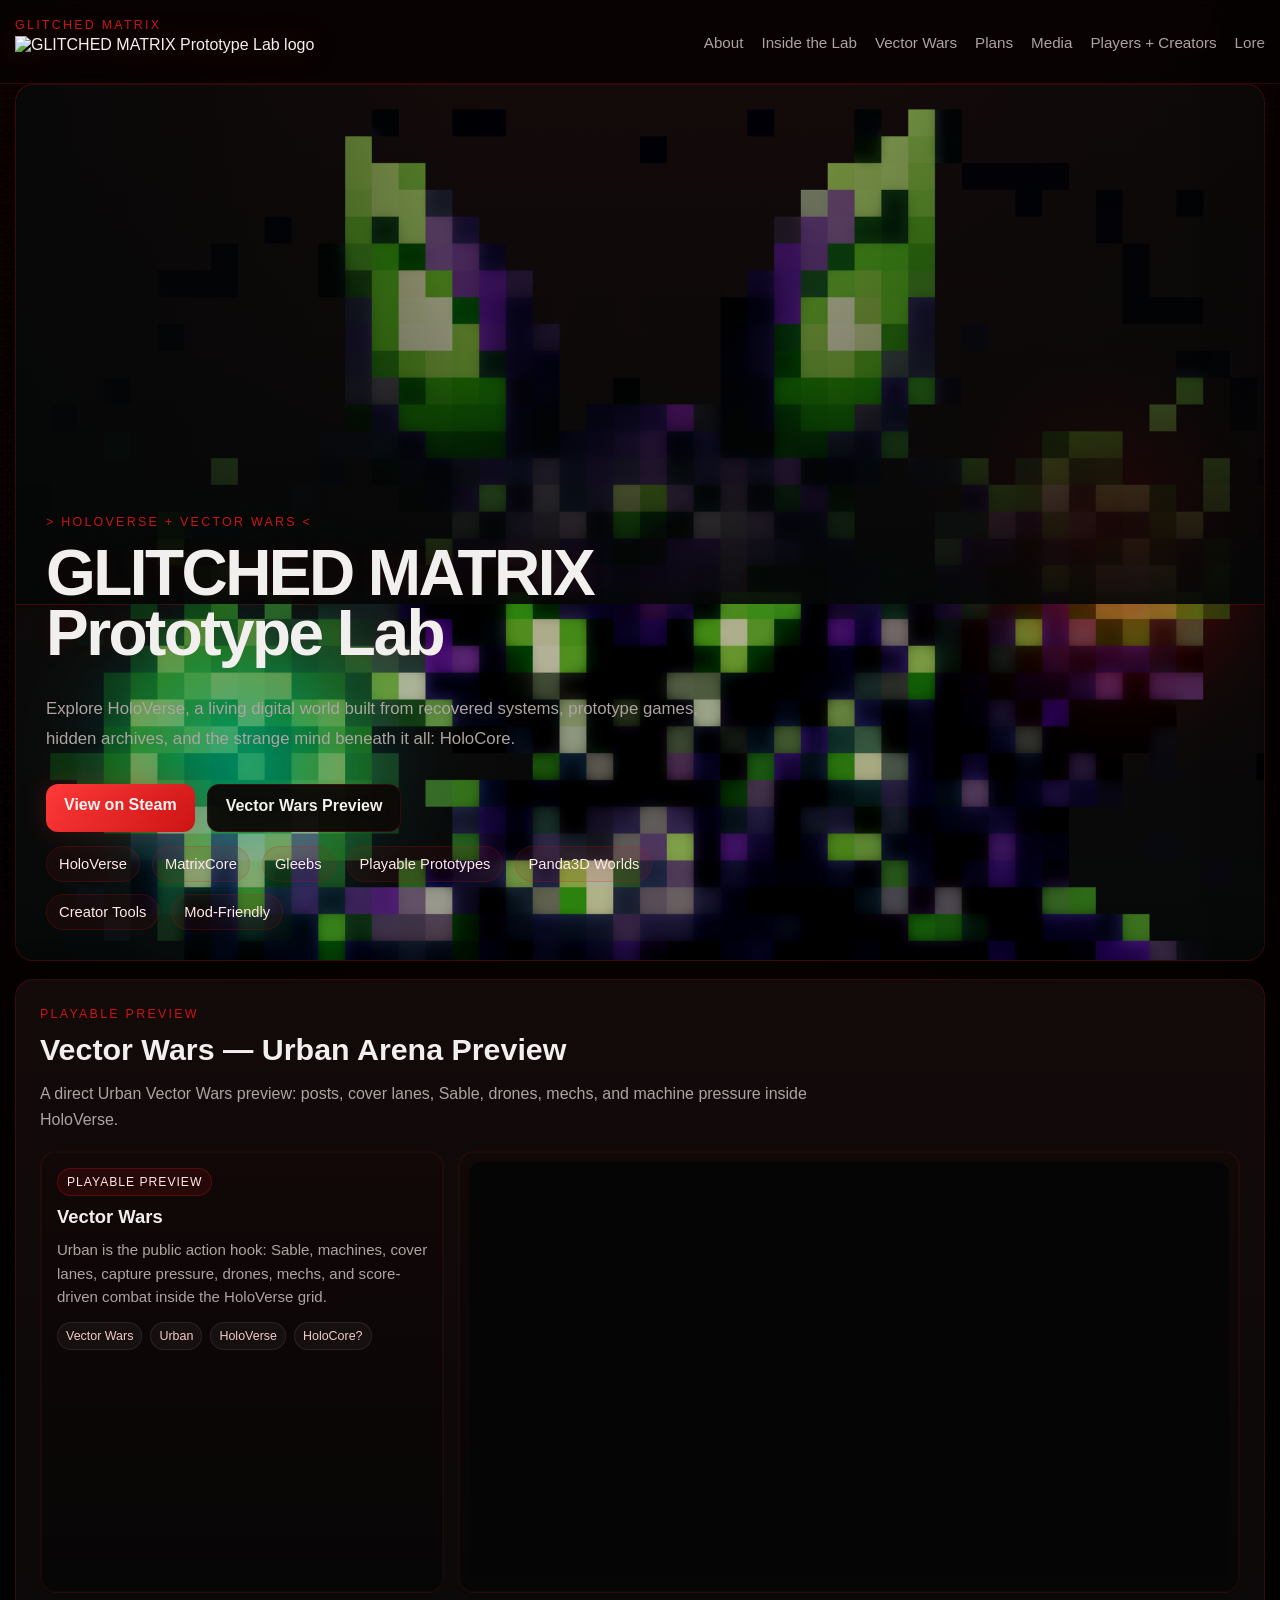
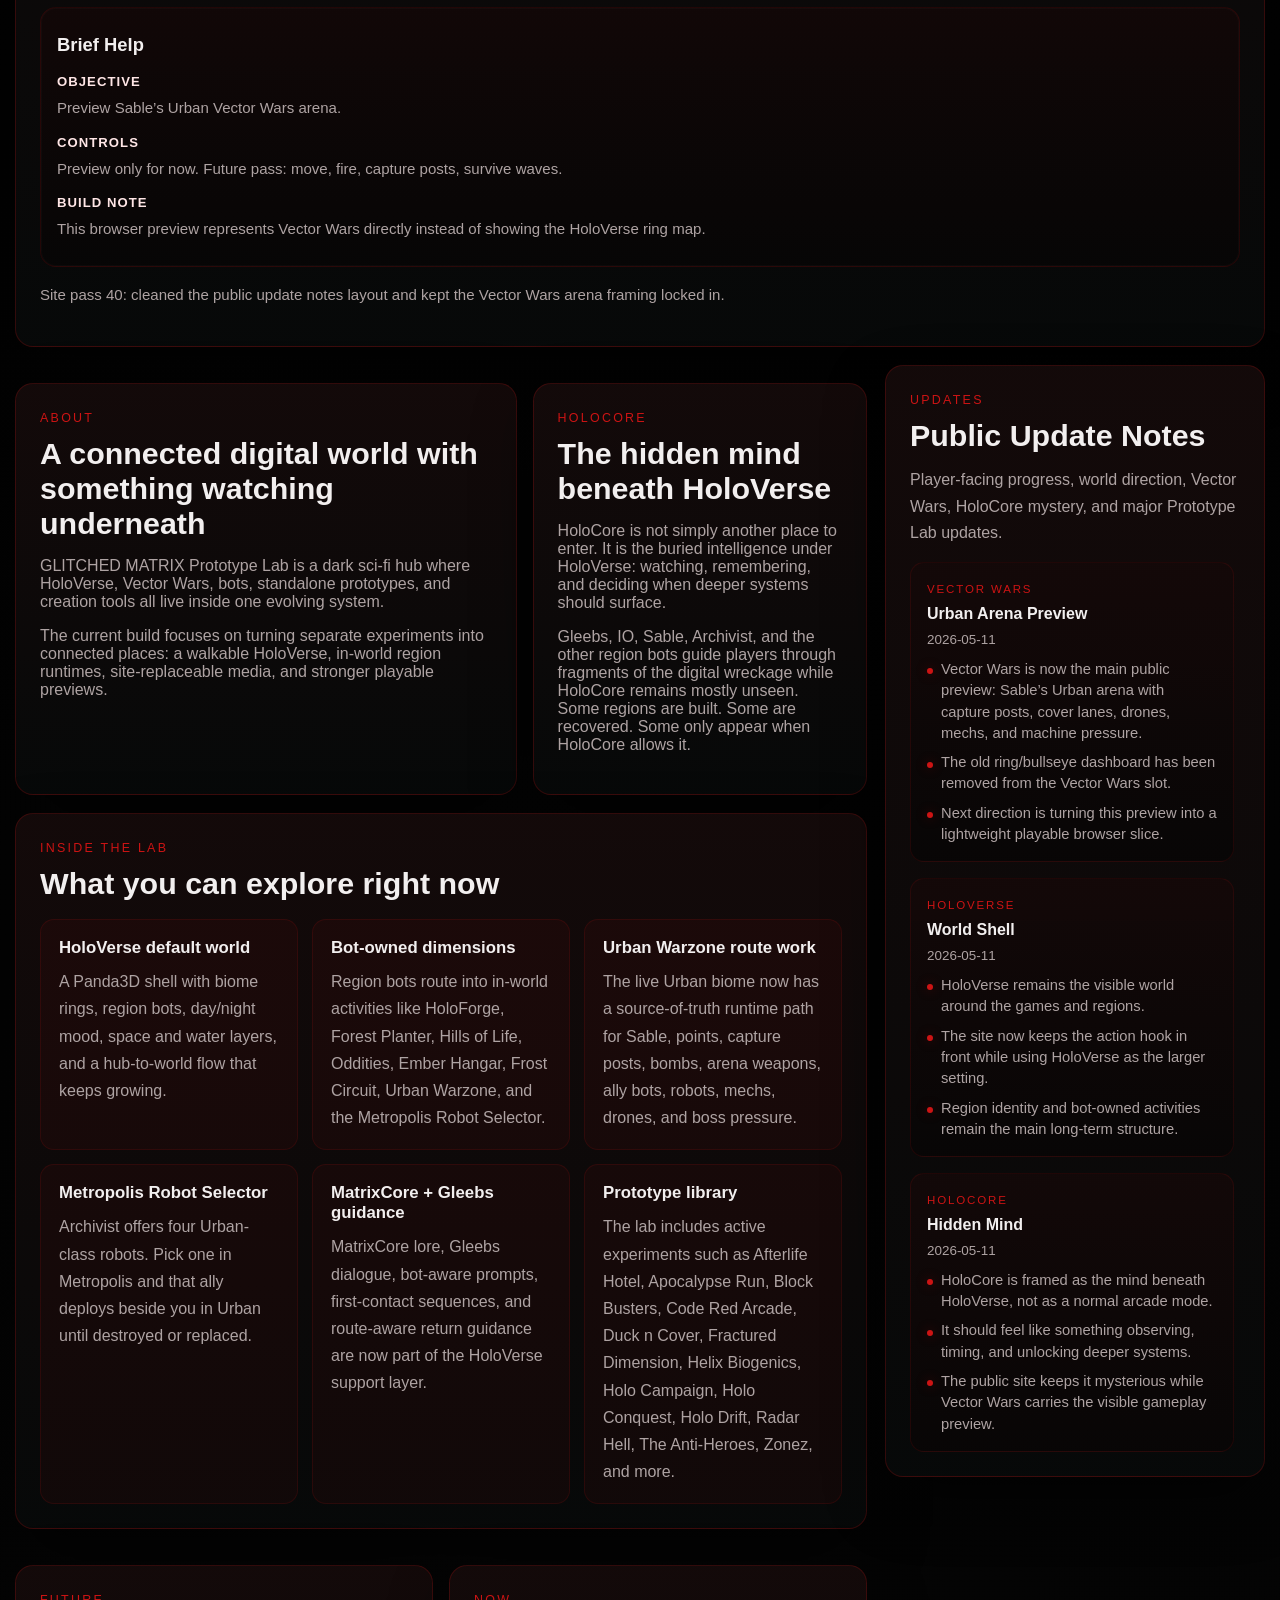
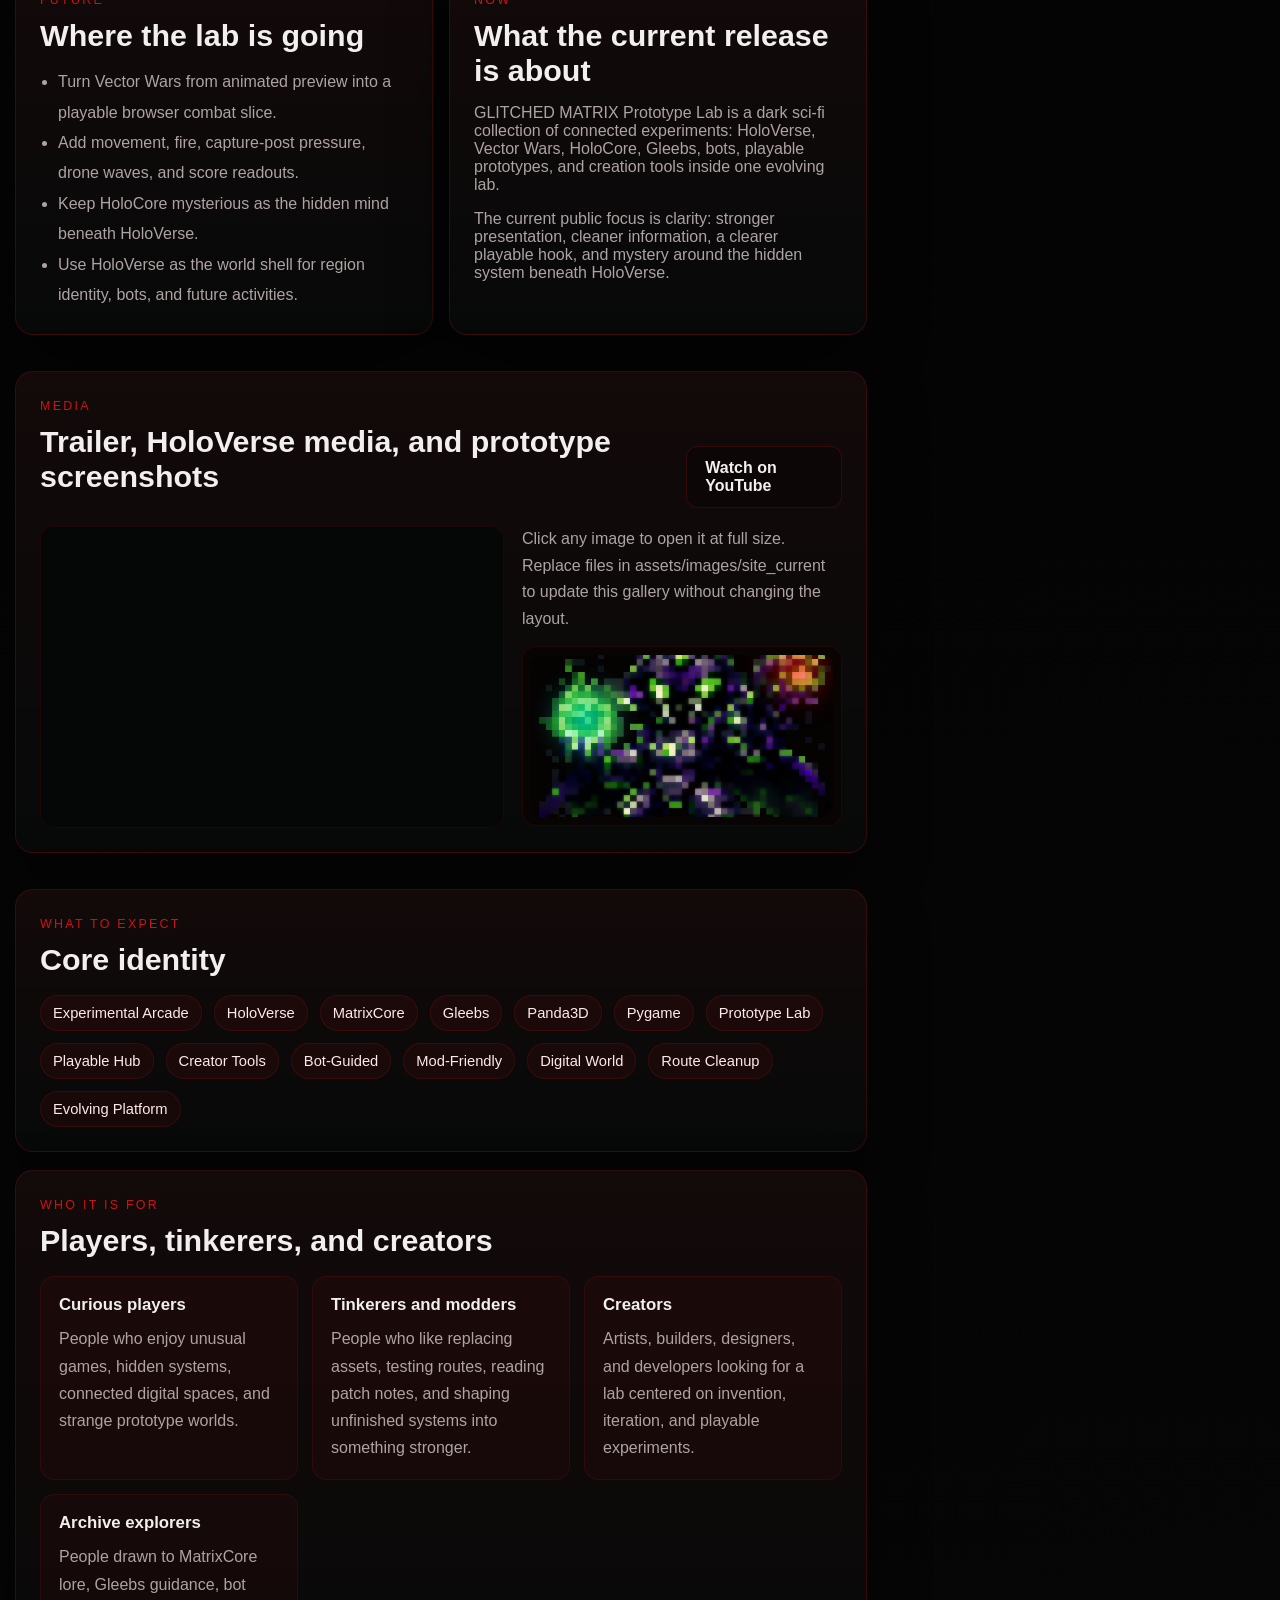
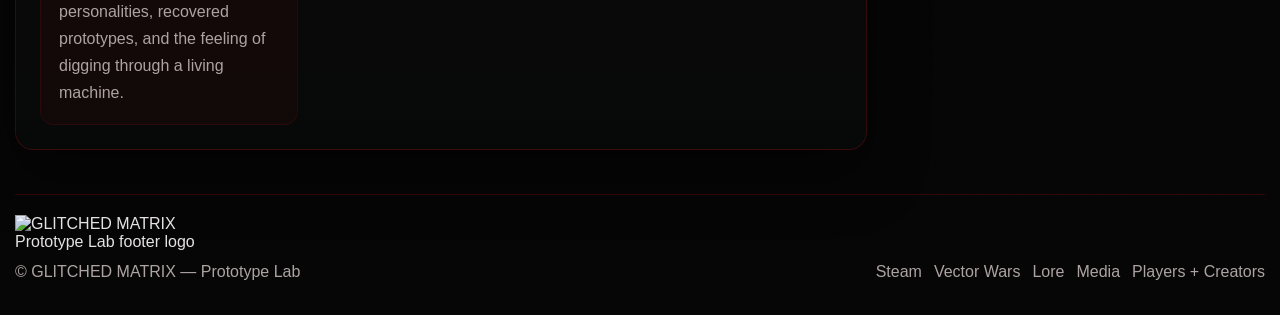
==== commit 3e078ec7: "Wire MatrixCore lore reader into public site" ====
--- a/index.html
+++ b/index.html
@@ -5,34 +5,35 @@
   <meta name="viewport" content="width=device-width, initial-scale=1.0" />
   <title>GLITCHED MATRIX Prototype Lab</title>
   <meta name="description" content="A dark connected arcade where HoloVerse, Vector Wars, HoloCore, Gleebs, playable prototypes, bots, creator tools, and mod-friendly experiments keep evolving inside one digital lab." />
-  <link rel="stylesheet" href="./style.css?v=20260511-pass38-vector-arena" />
-  <link rel="stylesheet" href="./assets/css/site_readability_pass33.css?v=20260511-pass38-vector-arena" />
-  <link rel="stylesheet" href="./assets/css/site_layout_pass35.css?v=20260511-pass38-vector-arena" />
-  <style id="pass38-clean-public-site">
-    .demo-loading-overlay,.demo-noscript-note,.block-busters-shell::before,.block-busters-shell::after{display:none!important;visibility:hidden!important;pointer-events:none!important;opacity:0!important}.media-gallery{display:grid!important;grid-template-columns:repeat(auto-fit,minmax(170px,1fr))!important;gap:14px!important;align-items:stretch!important}.gallery-item{aspect-ratio:16/9;min-height:0;padding:8px!important;display:flex;align-items:stretch;justify-content:stretch}.gallery-item img{width:100%!important;height:100%!important;object-fit:cover!important;border-radius:10px}.gallery-item:has(.image-load-fallback),.image-load-fallback{display:none!important}@media(max-width:560px){.media-gallery{grid-template-columns:1fr!important}}
+  <link rel="stylesheet" href="./style.css?v=20260511-pass41-lore-reader" />
+  <link rel="stylesheet" href="./assets/css/site_readability_pass33.css?v=20260511-pass41-lore-reader" />
+  <link rel="stylesheet" href="./assets/css/site_layout_pass35.css?v=20260511-pass41-lore-reader" />
+  <style id="pass41-clean-public-site">
+    .demo-loading-overlay,.demo-noscript-note,.block-busters-shell::before,.block-busters-shell::after{display:none!important;visibility:hidden!important;pointer-events:none!important;opacity:0!important}.updates-panel{width:100%!important;max-height:none!important;overflow:visible!important}.updates-list{display:grid!important;grid-template-columns:repeat(auto-fit,minmax(min(100%,360px),1fr))!important;gap:16px!important;overflow:visible!important;max-height:none!important}.update-card{min-width:0!important;max-width:100%!important;height:auto!important;max-height:360px!important;overflow:auto!important}.update-bullets li{line-height:1.45!important;white-space:normal!important;overflow-wrap:anywhere!important}.media-gallery{display:grid!important;grid-template-columns:repeat(auto-fit,minmax(170px,1fr))!important;gap:14px!important;align-items:stretch!important}.gallery-item{aspect-ratio:16/9;min-height:0;padding:8px!important;display:flex;align-items:stretch;justify-content:stretch}.gallery-item img{width:100%!important;height:100%!important;object-fit:cover!important;border-radius:10px}.gallery-item:has(.image-load-fallback),.image-load-fallback{display:none!important}@media(max-width:560px){.media-gallery{grid-template-columns:1fr!important}}
   </style>
 </head>
 <body>
   <div class="page-backdrop"></div><div class="grid-overlay"></div><div class="noise-overlay"></div><div class="scanlines"></div>
-  <header class="topbar shell"><div class="brand-block"><span class="micro overline editable" data-key="microLabel">GLITCHED MATRIX</span><a class="brand-link" href="#top"><img id="navLogo" class="nav-logo" src="assets/images/capsule_small.png" alt="GLITCHED MATRIX Prototype Lab logo" /></a></div><nav class="nav"><a href="#about">About</a><a href="#features">Inside the Lab</a><a href="#demos">Vector Wars</a><a href="#roadmap">Plans</a><a href="#media">Media</a><a href="#community">Players + Creators</a></nav><button id="adminToggle" class="admin-toggle" type="button" aria-label="Open admin panel" hidden>Admin</button></header>
+  <header class="topbar shell"><div class="brand-block"><span class="micro overline editable" data-key="microLabel">GLITCHED MATRIX</span><a class="brand-link" href="#top"><img id="navLogo" class="nav-logo" src="assets/images/capsule_small.png" alt="GLITCHED MATRIX Prototype Lab logo" /></a></div><nav class="nav"><a href="#about">About</a><a href="#features">Inside the Lab</a><a href="#demos">Vector Wars</a><a href="#roadmap">Plans</a><a href="#media">Media</a><a href="#community">Players + Creators</a><a href="#matrixcoreLoreSection">Lore</a></nav><button id="adminToggle" class="admin-toggle" type="button" aria-label="Open admin panel" hidden>Admin</button></header>
   <main id="top" class="shell main-shell">
     <section class="hero panel"><div class="hero-visual"><img id="heroHeaderImage" class="hero-header-art" src="assets/images/site_current/hero_header.png" alt="GLITCHED MATRIX Prototype Lab header art" /><div class="hero-gradient"></div></div><div class="hero-copy"><div class="eyebrow editable" data-key="heroEyebrow">&gt; HoloVerse + Vector Wars &lt;</div><h1 class="editable" data-key="heroTitle">GLITCHED MATRIX Prototype Lab</h1><p class="lead editable" data-key="heroLead">Explore HoloVerse, a living digital world built from recovered systems, prototype games, hidden archives, and the strange mind beneath it all: HoloCore.</p><div class="cta-row"><a id="primaryCta" class="btn btn-primary" href="https://store.steampowered.com/app/4386390/Matrix_OS_Arcade_Evolution/" target="_blank" rel="noopener noreferrer">View on Steam</a><a id="secondaryCta" class="btn btn-secondary" href="#demos">Vector Wars Preview</a></div><div id="heroTags" class="tag-cloud"></div></div></section>
     <section class="stats-grid"><article class="panel stat-card"><span class="stat-label editable" data-key="stat1Label">Status</span><strong class="stat-value editable" data-key="stat1Value">Active Prototype Lab</strong></article><article class="panel stat-card"><span class="stat-label editable" data-key="stat2Label">What You Do</span><strong class="stat-value editable" data-key="stat2Value">Explore • Play • Build</strong></article><article class="panel stat-card"><span class="stat-label editable" data-key="stat3Label">Core Appeal</span><strong class="stat-value editable" data-key="stat3Value">HoloVerse + Vector Wars</strong></article><article class="panel stat-card"><span class="stat-label editable" data-key="stat4Label">Built For</span><strong class="stat-value editable" data-key="stat4Value">Players, tinkerers, creators</strong></article></section>
     <div class="main-grid"><div class="content-flow">
       <section id="about" class="split-grid"><article class="panel content-card"><span class="section-label editable" data-key="aboutLabel">About</span><h2 class="editable" data-key="aboutTitle">A connected digital world with something watching underneath</h2><p class="editable" data-key="aboutBody1">GLITCHED MATRIX Prototype Lab is a dark sci-fi hub where HoloVerse, Vector Wars, bots, standalone prototypes, and creation tools all live inside one evolving system.</p><p class="editable" data-key="aboutBody2">The current build focuses on turning separate experiments into connected places: a walkable HoloVerse, in-world region runtimes, site-replaceable media, and stronger playable previews.</p></article><aside class="panel content-card tone-card"><span class="section-label editable" data-key="fictionLabel">HoloCore</span><h2 class="editable" data-key="fictionTitle">The hidden mind beneath HoloVerse</h2><p class="editable" data-key="fictionBody1">HoloCore is not simply another place to enter. It is the buried intelligence under HoloVerse: watching, remembering, and deciding when deeper systems should surface.</p><p class="editable" data-key="fictionBody2">Gleebs, IO, Sable, Archivist, and the other region bots guide players through fragments of the digital wreckage while HoloCore remains mostly unseen. Some regions are built. Some are recovered. Some only appear when HoloCore allows it.</p></aside></section>
       <section id="features" class="panel content-card"><span class="section-label editable" data-key="featuresLabel">Inside the Lab</span><h2 class="editable" data-key="featuresTitle">What you can explore right now</h2><div id="featuresGrid" class="feature-grid"></div></section>
-      <section id="demos" class="panel content-card demo-section single-holoverse-section"><div class="demo-head"><div><span class="section-label">Playable Preview</span><h2 id="demoSectionTitle">Vector Wars — Urban Arena Preview</h2><p id="demoSectionIntro" class="demo-section-intro">A direct Urban Vector Wars preview: posts, cover lanes, Sable, drones, mechs, and machine pressure inside HoloVerse.</p></div></div><div class="demo-player-layout single-demo-layout"><aside class="demo-info-panel demo-info-left"><span id="demoStatus" class="demo-status">Playable Preview</span><h3 id="demoTitle">Vector Wars</h3><p id="demoSummary">Urban is the public action hook: Sable, machines, cover lanes, capture pressure, drones, mechs, and score-driven combat inside the HoloVerse grid.</p><div id="demoTags" class="demo-tags"><span>Vector Wars</span><span>Urban</span><span>HoloVerse</span><span>HoloCore?</span></div></aside><div class="demo-canvas-shell"><canvas id="demoCanvas" class="demo-canvas holoverse-demo-canvas vector-wars-preview-canvas" width="1280" height="720" tabindex="0" aria-label="Vector Wars Urban arena preview"></canvas></div><aside class="demo-info-panel demo-info-right"><h3>Brief Help</h3><dl class="demo-help-list"><dt>Objective</dt><dd id="demoObjective">Preview Sable’s Urban Vector Wars arena.</dd><dt>Controls</dt><dd id="demoControls">Preview only for now. Future pass: move, fire, capture posts, survive waves.</dd><dt>Build note</dt><dd id="demoDetails">This browser preview now represents Vector Wars directly instead of showing the HoloVerse ring map.</dd></dl></aside></div><p id="demoSectionNote" class="demo-note">Site pass 38: removed the ring/bullseye dashboard from the Vector Wars slot.</p></section>
+      <section id="demos" class="panel content-card demo-section single-holoverse-section"><div class="demo-head"><div><span class="section-label">Playable Preview</span><h2 id="demoSectionTitle">Vector Wars — Urban Arena Preview</h2><p id="demoSectionIntro" class="demo-section-intro">A direct Urban Vector Wars preview: posts, cover lanes, Sable, drones, mechs, and machine pressure inside HoloVerse.</p></div></div><div class="demo-player-layout single-demo-layout"><aside class="demo-info-panel demo-info-left"><span id="demoStatus" class="demo-status">Playable Preview</span><h3 id="demoTitle">Vector Wars</h3><p id="demoSummary">Urban is the public action hook: Sable, machines, cover lanes, capture pressure, drones, mechs, and score-driven combat inside the HoloVerse grid.</p><div id="demoTags" class="demo-tags"><span>Vector Wars</span><span>Urban</span><span>HoloVerse</span><span>HoloCore?</span></div></aside><div class="demo-canvas-shell"><canvas id="demoCanvas" class="demo-canvas holoverse-demo-canvas vector-wars-preview-canvas" width="1280" height="720" tabindex="0" aria-label="Vector Wars Urban arena preview"></canvas></div><aside class="demo-info-panel demo-info-right"><h3>Brief Help</h3><dl class="demo-help-list"><dt>Objective</dt><dd id="demoObjective">Preview Sable’s Urban Vector Wars arena.</dd><dt>Controls</dt><dd id="demoControls">Preview only for now. Future pass: move, fire, capture posts, survive waves.</dd><dt>Build note</dt><dd id="demoDetails">This browser preview now represents Vector Wars directly instead of showing the HoloVerse ring map.</dd></dl></aside></div><p id="demoSectionNote" class="demo-note">Site pass 40: cleaned the public update notes layout and kept the Vector Wars arena framing locked in.</p></section>
       <section id="roadmap" class="split-grid split-grid-roadmap"><article class="panel content-card"><span class="section-label editable" data-key="roadmapLabel">Future</span><h2 class="editable" data-key="roadmapTitle">Where the lab is going</h2><ul id="roadmapList" class="bullet-list"></ul></article><article class="panel content-card"><span class="section-label editable" data-key="directionLabel">Now</span><h2 class="editable" data-key="directionTitle">What the current release is about</h2><p class="editable" data-key="directionBody1">GLITCHED MATRIX Prototype Lab is a dark sci-fi collection of connected experiments: HoloVerse, Vector Wars, HoloCore, Gleebs, bots, playable prototypes, and creation tools inside one evolving lab.</p><p class="editable" data-key="directionBody2">The current public focus is clarity: stronger presentation, cleaner information, a clearer playable hook, and mystery around the hidden system beneath HoloVerse.</p></article></section>
       <section id="media" class="panel content-card media-section"><div class="media-head"><div><span class="section-label editable" data-key="mediaLabel">Media</span><h2 class="editable" data-key="mediaTitle">Trailer, HoloVerse media, and prototype screenshots</h2></div><a id="trailerLink" class="btn btn-audio" href="https://www.youtube.com/watch?v=d78EOS1a1-8" target="_blank" rel="noopener noreferrer">Watch on YouTube</a></div><div class="media-grid"><figure class="media-card media-main-card media-video-card"><div class="video-shell"><iframe id="trailerEmbed" src="https://www.youtube.com/embed/d78EOS1a1-8?rel=0" title="GLITCHED MATRIX Prototype Lab trailer" loading="lazy" referrerpolicy="strict-origin-when-cross-origin" allow="accelerometer; autoplay; clipboard-write; encrypted-media; gyroscope; picture-in-picture; web-share" allowfullscreen></iframe></div></figure><div class="gallery-stack"><p class="gallery-note editable" data-key="galleryNote">Click any image to open it at full size. Missing screenshot slots are skipped automatically so the gallery stays clean.</p><div id="mediaGallery" class="media-gallery"></div></div></div></section>
       <section class="panel content-card store-meta"><span class="section-label editable" data-key="metaLabel">What to Expect</span><h2 class="editable" data-key="metaTitle">Core identity</h2><div id="metaTags" class="tag-cloud tag-cloud-secondary"></div></section><section id="community" class="panel content-card"><span class="section-label editable" data-key="communityLabel">Who It Is For</span><h2 class="editable" data-key="communityTitle">Players, tinkerers, and creators</h2><div id="communityGrid" class="feature-grid community-grid"></div></section>
     </div><aside id="updatesPanel" class="panel updates-panel"><div class="updates-head"><div><span class="section-label editable" data-key="updatesLabel">Updates</span><h2 class="editable" data-key="updatesTitle">Public Update Notes</h2></div></div><p class="updates-note editable" data-key="updatesNote">Player-facing progress, world direction, Vector Wars, HoloCore mystery, and major Prototype Lab updates.</p><div id="updatesList" class="updates-list" aria-live="polite"></div></aside></div>
   </main>
-  <footer class="shell footer"><div class="footer-left"><img id="footerLogo" class="footer-logo" src="assets/images/capsule_small.png" alt="GLITCHED MATRIX Prototype Lab footer logo" /><p class="footer-copy editable" data-key="footerCopy">© GLITCHED MATRIX — Prototype Lab</p></div><div class="footer-links"><a href="https://store.steampowered.com/app/4386390/Matrix_OS_Arcade_Evolution/" target="_blank" rel="noopener noreferrer">Steam</a><a href="#demos">Vector Wars</a><a href="#media">Media</a><a href="#community">Players + Creators</a></div></footer>
+  <footer class="shell footer"><div class="footer-left"><img id="footerLogo" class="footer-logo" src="assets/images/capsule_small.png" alt="GLITCHED MATRIX Prototype Lab footer logo" /><p class="footer-copy editable" data-key="footerCopy">© GLITCHED MATRIX — Prototype Lab</p></div><div class="footer-links"><a href="https://store.steampowered.com/app/4386390/Matrix_OS_Arcade_Evolution/" target="_blank" rel="noopener noreferrer">Steam</a><a href="#demos">Vector Wars</a><a href="#matrixcoreLoreSection">Lore</a><a href="#media">Media</a><a href="#community">Players + Creators</a></div></footer>
   <div id="lightbox" class="lightbox" aria-hidden="true"><div class="lightbox-dialog" role="dialog" aria-modal="true" aria-label="Expanded image viewer"><button id="lightboxClose" class="lightbox-close" type="button" aria-label="Close image viewer">×</button><img id="lightboxImage" class="lightbox-image" src="" alt="" /></div></div>
   <aside id="adminPanel" class="admin-panel" aria-hidden="true"><div class="admin-header"><div><div class="admin-overline">Admin Mode</div><h3>Live page editor</h3></div><button id="closeAdmin" class="admin-close" type="button">×</button></div><div class="admin-section"><label>Accent color <input id="accentColor" type="color" value="#cc1414" /></label><label>Background color <input id="bgColor" type="color" value="#060606" /></label><label>Panel tint <input id="panelColor" type="color" value="#140a0a" /></label></div><div class="admin-section two-col"><label>Primary CTA text <input id="primaryCtaText" type="text" /></label><label>Primary CTA link <input id="primaryCtaLink" type="text" /></label><label>Secondary CTA text <input id="secondaryCtaText" type="text" /></label><label>Secondary CTA link <input id="secondaryCtaLink" type="text" /></label><label>Trailer URL <input id="trailerUrlInput" type="text" /></label><label>Trailer button text <input id="trailerLinkTextInput" type="text" /></label></div><div class="admin-section two-col"><label>Nav logo path <input id="navLogoInput" type="text" /></label><label>Hero header image <input id="heroHeaderInput" type="text" /></label><label>Footer logo path <input id="footerLogoInput" type="text" /></label><label>Gallery images (one path per line) <textarea id="galleryImagesInput" rows="8"></textarea></label><p class="admin-note full-span">Repo image swaps: replace files in <code>assets/images/site_current</code> or edit <code>assets/data/image_manifest.json</code>. Use <code>?admin=1</code> or Ctrl+Shift+A for this editor.</p></div><div class="admin-section two-col"><label>Upload nav logo <input id="uploadNavLogo" type="file" accept="image/*" /></label><label>Upload hero header <input id="uploadHeroHeader" type="file" accept="image/*" /></label><label>Upload footer logo <input id="uploadFooterLogo" type="file" accept="image/*" /></label><label>Add gallery images <input id="uploadGalleryImages" type="file" accept="image/*" multiple /></label></div><div class="admin-section"><label>Asset version <input id="assetVersionInput" type="text" placeholder="e.g. 20260402a" /></label><p class="admin-note">Change the asset version after replacing repo images to force a refresh.</p></div><div class="admin-section"><label>Hero tags (one per line) <textarea id="heroTagsInput" rows="5"></textarea></label><label>Feature cards (Title|Body per line) <textarea id="featuresInput" rows="8"></textarea></label><label>Roadmap bullets (one per line) <textarea id="roadmapInput" rows="8"></textarea></label><label>Meta tags (one per line) <textarea id="metaTagsInput" rows="8"></textarea></label><label>Community cards (Title|Body per line) <textarea id="communityInput" rows="8"></textarea></label></div><div class="admin-section"><label>Updates note <input id="updatesNoteInput" type="text" /></label><label>Updates source text <textarea id="updatesInput" rows="14"></textarea></label><label>Import updates text file <input id="importUpdatesText" type="file" accept=".txt,text/plain" /></label></div><div class="admin-section two-col append-update-grid"><label>New update heading <input id="newUpdateHeadingInput" type="text" placeholder="Project — Version — Date" /></label><label>Optional group title <input id="newUpdateGroupInput" type="text" placeholder="Optional section title" /></label><label class="full-span">New update bullets (one per line) <textarea id="newUpdateBulletsInput" rows="6" placeholder="First bullet&#10;Second bullet"></textarea></label><button id="appendUpdateBtn" class="btn btn-primary full-span" type="button">Add Update To Top</button></div><div class="admin-actions"><button id="saveAdmin" class="btn btn-primary" type="button">Save Changes</button><button id="resetAdmin" class="btn btn-secondary" type="button">Reset to Defaults</button><button id="exportAdmin" class="btn btn-secondary" type="button">Export JSON</button><label class="btn btn-secondary import-label">Import JSON <input id="importAdmin" type="file" accept="application/json" hidden /></label></div></aside>
   <script>(()=>{function cleanGallery(){document.querySelectorAll('#mediaGallery .gallery-item').forEach((item)=>{if(item.querySelector('.image-load-fallback')||!item.querySelector('img'))item.remove();});}if(document.readyState==='loading')document.addEventListener('DOMContentLoaded',cleanGallery,{once:true});else cleanGallery();})();</script>
-  <script src="./assets/js/holoverse_mech_pass14b.js?v=20260511-pass38-vector-arena"></script>
-  <script src="./assets/js/site_readability_pass33.js?v=20260511-pass38-vector-arena"></script>
-  <script src="./admin.js?v=20260511-pass38-vector-arena"></script>
+  <script src="./assets/js/holoverse_mech_pass14b.js?v=20260511-pass41-lore-reader"></script>
+  <script src="./assets/js/site_readability_pass33.js?v=20260511-pass41-lore-reader"></script>
+  <script src="./assets/js/matrixcore_reader_pass1.js?v=20260511-pass41-lore-reader"></script>
+  <script src="./admin.js?v=20260511-pass41-lore-reader"></script>
 </body>
 </html>
